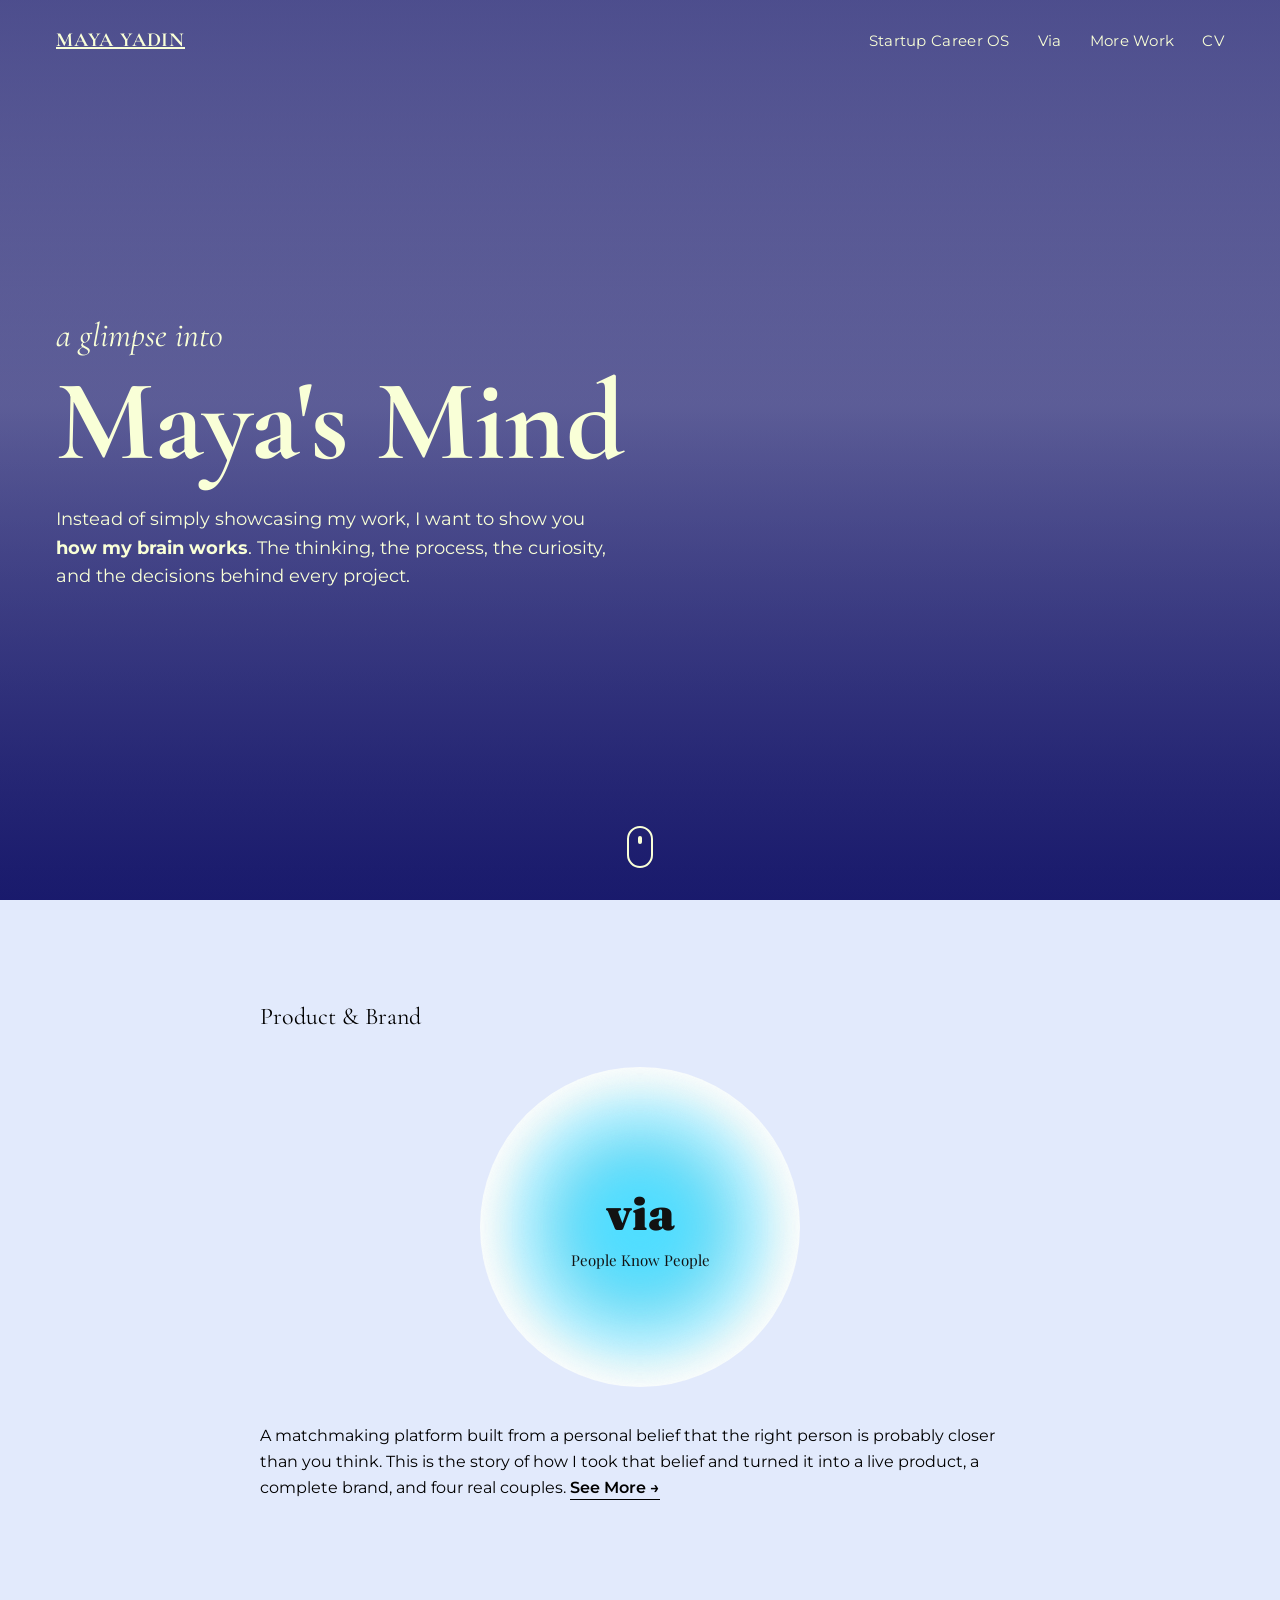
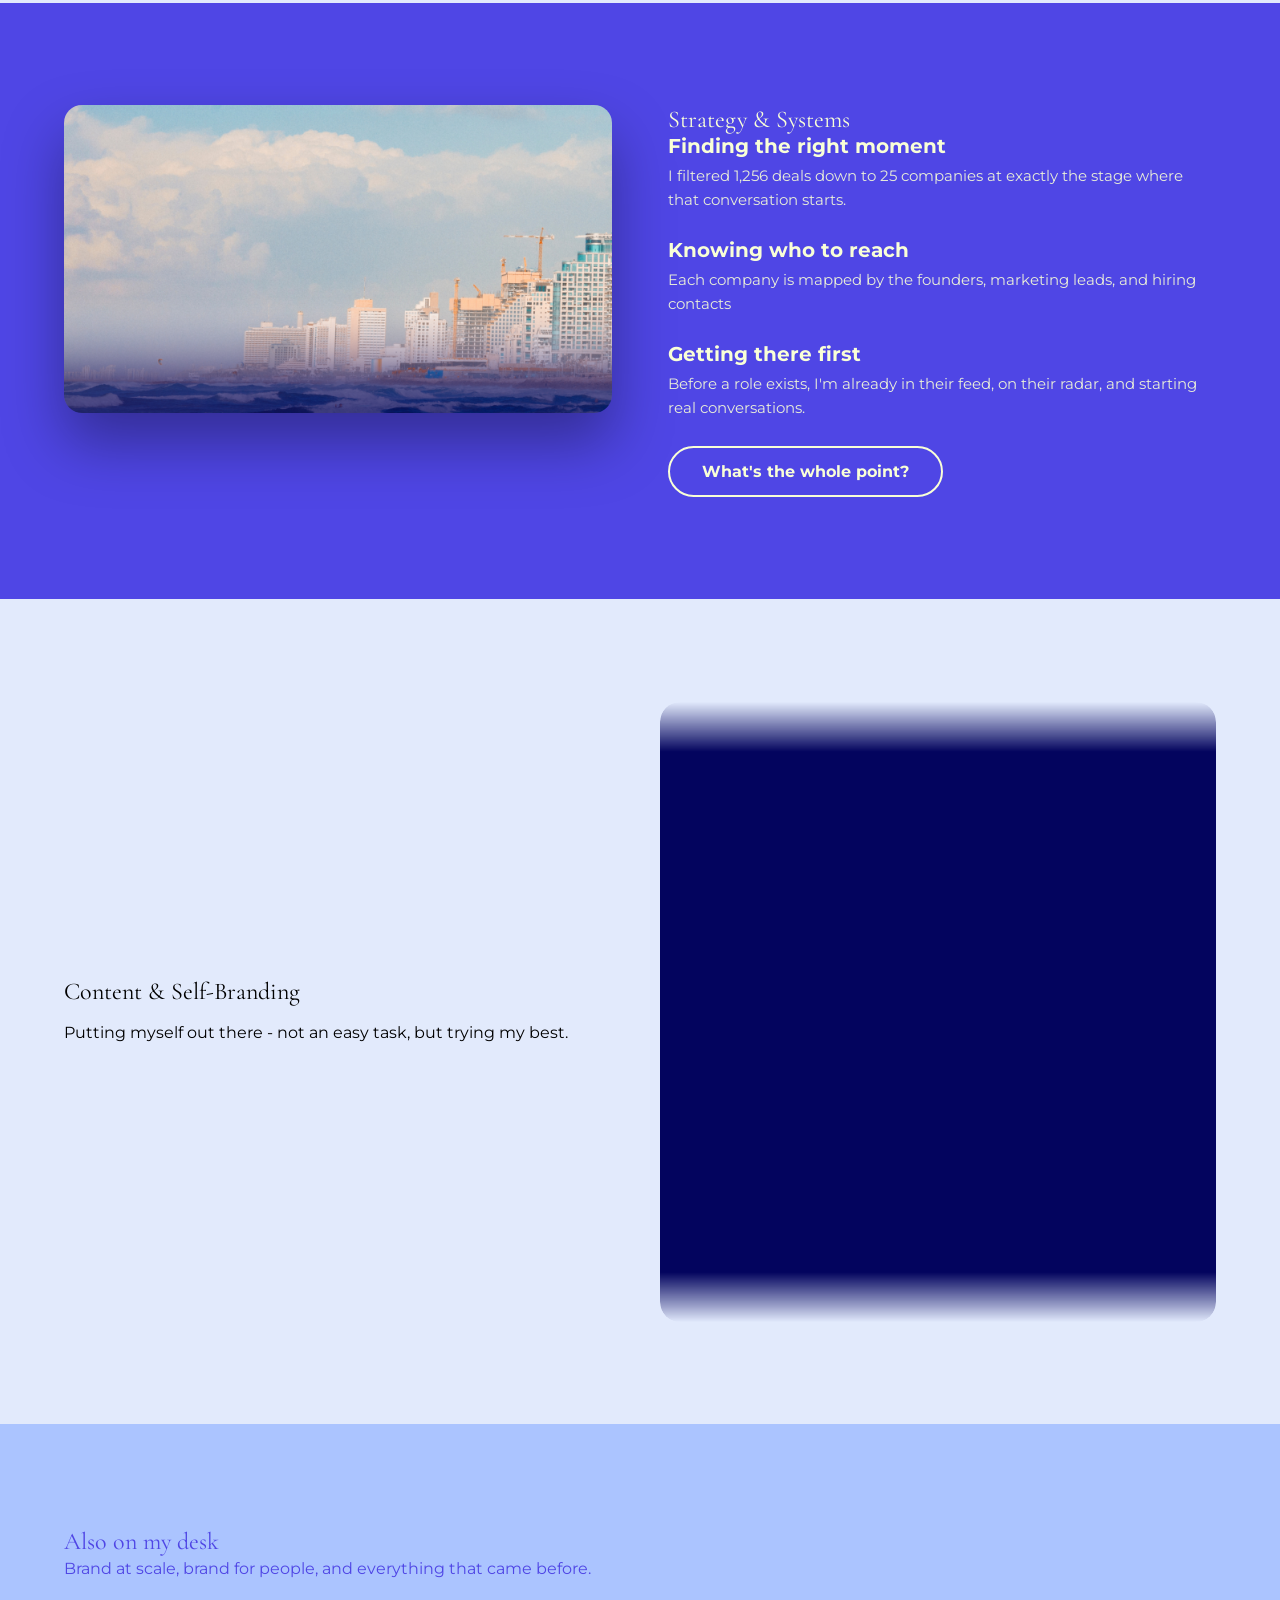
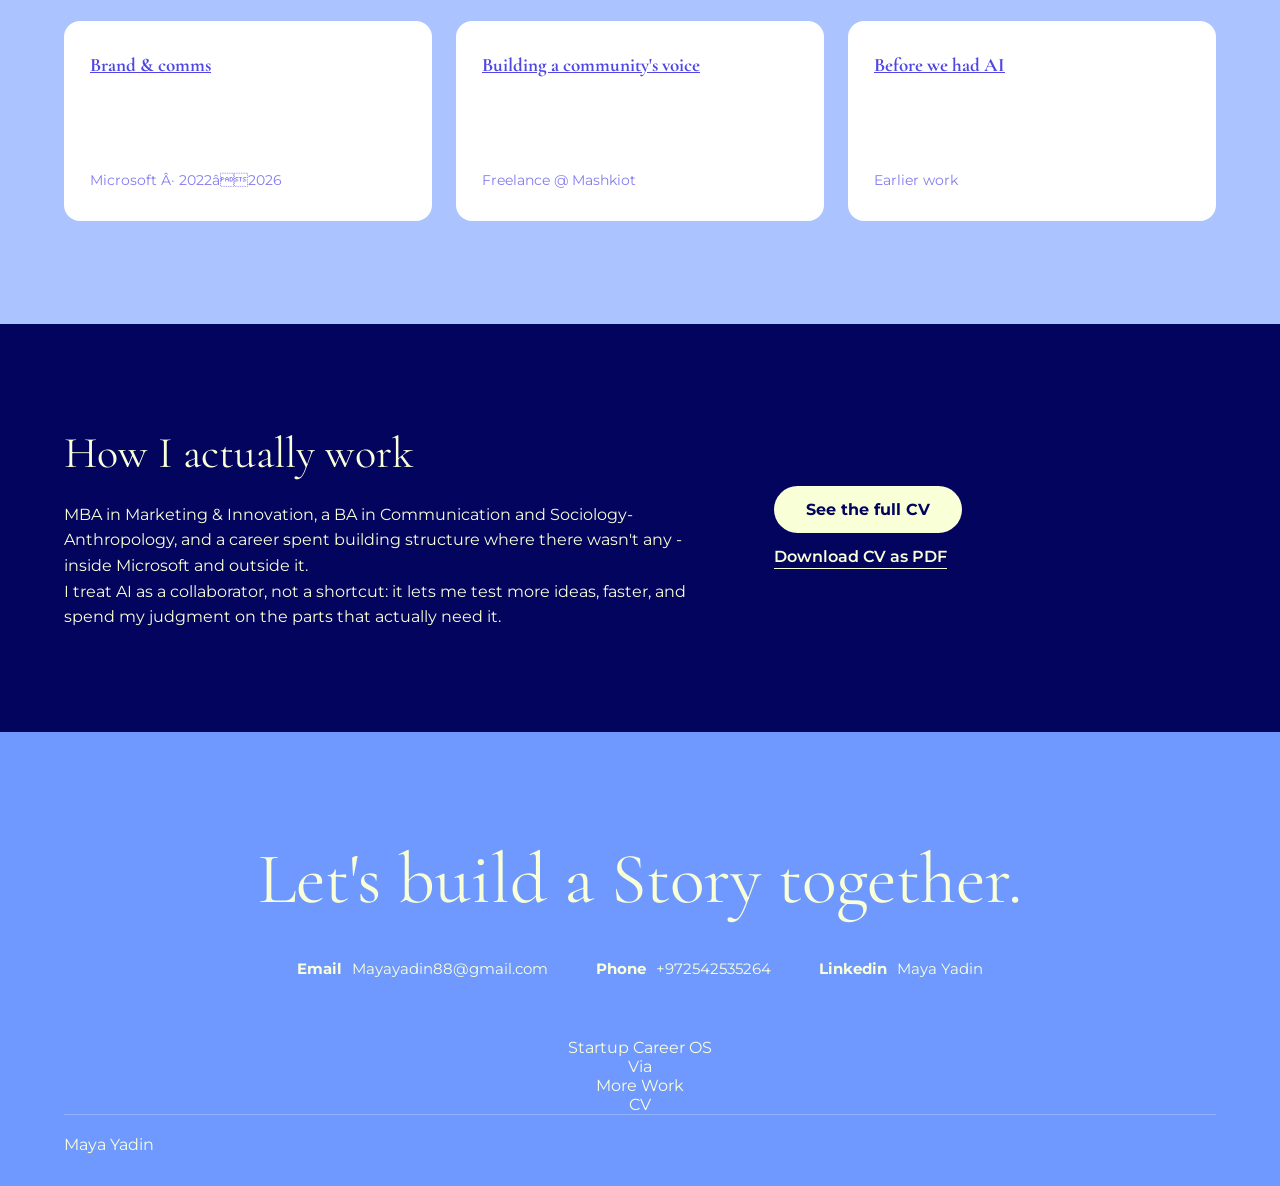
==== index.html @ bd83ff7f "Update index.html" ====
<!DOCTYPE html>
<html lang="en">
<head>
<meta charset="UTF-8">
<meta name="viewport" content="width=device-width, initial-scale=1.0">
<title>Maya Yadin â A Glimpse Into Maya's Mind</title>
<link rel="preconnect" href="https://fonts.googleapis.com">
<link href="https://fonts.googleapis.com/css2?family=Cormorant+Garamond:wght@500;600;700&family=Montserrat:wght@400;500;600;700&family=Playfair+Display:wght@600;700&family=Assistant:wght@400;600&family=Yeseva+One&family=Open+Sans:wght@400;600&family=Fraunces:wght@600&display=swap" rel="stylesheet">
<link rel="stylesheet" href="styles.css">
</head>
<body>
<header class="site-header theme-light-on-dark">
<a href="index.html" class="logo">MAYA YADIN</a>
<button class="nav-toggle" aria-label="Toggle navigation">&#9776;</button>
<nav>
<ul>
<li><a href="career-os.html">Startup Career OS</a></li>
<li><a href="via.html">Via</a></li>
<li><a href="more-work.html">More Work</a></li>
<li><a href="cv.html">CV</a></li>
</ul>
</nav>
</header>

<section class="hero" style="background-image: linear-gradient(180deg, rgba(3,4,94,.35), rgba(3,4,94,.75)), url('assets/images/hero-bg.png');">
<p class="hero-script reveal">a glimpse into</p>
<h1 class="hero-title reveal">Maya's Mind</h1>
<p class="hero-body reveal">Instead of simply showcasing my work, I want to show you <strong>how my brain works</strong>. The thinking, the process, the curiosity, and the decisions behind every project.</p>
<div class="scroll-cue" aria-hidden="true"></div>
</section>

<section class="section section-lavender reveal" id="product">
<div class="product-stack">
<h2>Product &amp; Brand</h2>
<a href="via.html" class="via-badge">
<span class="via-badge-logo">via</span>
<span class="via-badge-tagline">People Know People</span>
</a>
<p>A matchmaking platform built from a personal belief that the right person is probably closer than you think. This is the story of how I took that belief and turned it into a live product, a complete brand, and four real couples. <a href="via.html" class="link-arrow">See More &rarr;</a></p>
</div>
</section>

<section class="section section-indigo reveal" id="strategy">
<div class="strategy-grid">
<div class="dashboard-mock">
<img src="assets/images/strategy-dashboard.png" alt="indexa dashboard mockup">
</div>
<div class="strategy-copy">
<h2>Strategy &amp; Systems</h2>
<div class="strategy-points">
<div>
<h3>Finding the right moment</h3>
<p>I filtered 1,256 deals down to 25 companies at exactly the stage where that conversation starts.</p>
</div>
<div>
<h3>Knowing who to reach</h3>
<p>Each company is mapped by the founders, marketing leads, and hiring contacts</p>
</div>
<div>
<h3>Getting there first</h3>
<p>Before a role exists, I'm already in their feed, on their radar, and starting real conversations.</p>
</div>
</div>
<a href="career-os.html" class="btn btn-outline">What's the whole point?</a>
</div>
</div>
</section>

<section class="section section-lavender reveal" id="content">
<div class="content-grid">
<div class="content-copy">
<h2>Content &amp; Self-Branding</h2>
<p>Putting myself out there - not an easy task, but trying my best.</p>
</div>
<div class="carousel-wrap">
<div class="carousel-track">
<div class="carousel-item"><video src="https://okoizjlaahvsbwafkaxl.supabase.co/storage/v1/object/public/videos/home-reel-1.MP4" muted loop autoplay playsinline></video><span class="mute-hint">Click to unmute</span></div>
<div class="carousel-item"><video src="https://okoizjlaahvsbwafkaxl.supabase.co/storage/v1/object/public/videos/home-reel-2.MP4" muted loop autoplay playsinline></video><span class="mute-hint">Click to unmute</span></div>
<div class="carousel-item"><video src="https://okoizjlaahvsbwafkaxl.supabase.co/storage/v1/object/public/videos/home-reel-3.MP4" muted loop autoplay playsinline></video><span class="mute-hint">Click to unmute</span></div>
<div class="carousel-item"><video src="https://okoizjlaahvsbwafkaxl.supabase.co/storage/v1/object/public/videos/home-reel-4.MP4" muted loop autoplay playsinline></video><span class="mute-hint">Click to unmute</span></div>
<div class="carousel-item"><video src="https://okoizjlaahvsbwafkaxl.supabase.co/storage/v1/object/public/videos/home-reel-5.MP4" muted loop autoplay playsinline></video><span class="mute-hint">Click to unmute</span></div>
<div class="carousel-item"><video src="https://okoizjlaahvsbwafkaxl.supabase.co/storage/v1/object/public/videos/home-reel-6.MP4" muted loop autoplay playsinline></video><span class="mute-hint">Click to unmute</span></div>
</div>
</div>
</div>
</section>

<section class="section section-periwinkle reveal" id="desk">
<h2>Also on my desk</h2>
<p class="section-tagline">Brand at scale, brand for people, and everything that came before.</p>
<div class="desk-grid">
<a href="more-work.html#microsoft" class="desk-card">
<h3>Brand & comms</h3>
<span>Microsoft Â· 2022â2026</span>
</a>
<a href="more-work.html#mashkiot" class="desk-card">
<h3>Building a community's voice</h3>
<span>Freelance @ Mashkiot</span>
</a>
<a href="more-work.html#earlier-work" class="desk-card">
<h3>Before we had AI</h3>
<span>Earlier work</span>
</a>
</div>
</section>

<section class="section section-navy reveal" id="how-i-work">
<div class="work-grid">
<div>
<h2>How I actually work</h2>
<p>MBA in Marketing &amp; Innovation, a BA in Communication and Sociology-Anthropology, and a career spent building structure where there wasn't any - inside Microsoft and outside it.</p>
<p>I treat AI as a collaborator, not a shortcut: it lets me test more ideas, faster, and spend my judgment on the parts that actually need it.</p>
</div>
<div class="work-actions">
<a href="cv.html" class="btn btn-cream">See the full CV</a>
<a href="assets/documents/Maya-Yadin-CV.pdf" class="link-arrow" download>Download CV as PDF</a>
</div>
</div>
</section>

<footer class="site-footer">
<h2>Let's build a Story together.</h2>
<div class="footer-contact">
<span><strong>Email</strong> <a href="mailto:Mayayadin88@gmail.com">Mayayadin88@gmail.com</a></span>
<span><strong>Phone</strong> <a href="tel:+972542535264">+972542535264</a></span>
<span><strong>Linkedin</strong> <a href="https://www.linkedin.com/" target="_blank" rel="noopener">Maya Yadin</a></span>
</div>
<nav>
<ul>
<li><a href="career-os.html">Startup Career OS</a></li>
<li><a href="via.html">Via</a></li>
<li><a href="more-work.html">More Work</a></li>
<li><a href="cv.html">CV</a></li>
</ul>
</nav>
<div class="footer-bottom">Maya Yadin</div>
</footer>

<script src="script.js"></script>
</body>
</html>
---- styles.css ----
/* ==========================================================================
   Maya Yadin Portfolio -- Shared Stylesheet
      ========================================================================== */

:root {
    /* Main site palette (extracted from source design) */
    --cream: #F9FFD7;
    --indigo: #4F46E5;
    --navy: #03045E;
    --lavender: #E2EAFC;
    --periwinkle: #ABC4FF;
    --blue: #7099FF;
    --black: #000000;
    --white: #FFFFFF;

    /* Via page palette -- kept distinct on purpose */
    --via-bg: #F7F7F4;
    --via-text: #121212;
    --via-nav: #4D4D4F;
    --via-glow: #00C2FF;

    /* CV page palette */
    --cv-navy: #001D3D;
    --cv-bg: #F7F7F4;

    /* Fonts -- see README-fonts.md for notes on the original paid fonts */
    --font-heading: 'Cormorant Garamond', Georgia, serif;
    --font-script: 'Cormorant Garamond', serif;
    --font-body: 'Montserrat', 'Helvetica Neue', Arial, sans-serif;

    --font-via-heading: 'Playfair Display', serif;
    --font-via-body: 'Assistant', sans-serif;
    --font-via-logo: 'Fraunces', serif;

    --font-cv-heading: 'Yeseva One', serif;
    --font-cv-body: 'Open Sans', sans-serif;

    --section-pad: clamp(56px, 8vw, 120px);
    --container-w: 1100px;
}

* { box-sizing: border-box; }
html { scroll-behavior: smooth; }
body {
    margin: 0;
    font-family: var(--font-body);
    color: var(--black);
    background: var(--white);
    overflow-x: hidden;
}
img, video { max-width: 100%; display: block; }
a { text-decoration: none; color: inherit; }
ul { list-style: none; margin: 0; padding: 0; }
h1,h2,h3,h4 { margin: 0; font-family: var(--font-heading); font-weight: 700; }
p { margin: 0; line-height: 1.6; }
.container { max-width: var(--container-w); margin: 0 auto; padding: 0 24px; }

/* Buttons */
.btn {
    display: inline-block;
    padding: 14px 32px;
    border-radius: 999px;
    font-weight: 700;
    font-family: var(--font-body);
    cursor: pointer;
    border: none;
    transition: transform .25s ease, box-shadow .25s ease, background .25s ease;
}
.btn:hover { transform: translateY(-2px); box-shadow: 0 8px 20px rgba(0,0,0,.15); }
.btn-cream { background: var(--cream); color: var(--navy); }
.btn-outline { background: transparent; border: 2px solid currentColor; }
.link-arrow { font-weight: 600; border-bottom: 1px solid currentColor; padding-bottom: 2px; }

/* ===================== HEADER ===================== */
.site-header {
    position: absolute;
    top: 0; left: 0; right: 0;
    z-index: 50;
    display: flex;
    align-items: center;
    justify-content: space-between;
    padding: 28px clamp(20px, 5vw, 56px);
}
.site-header.is-static { position: relative; }
.site-header .logo {
    font-family: var(--font-heading);
    font-weight: 700;
    font-size: 20px;
    letter-spacing: .04em;
    text-decoration: underline;
}
.site-header nav ul { display: flex; gap: 28px; }
.site-header nav a {
    font-size: 15px;
    letter-spacing: .02em;
    position: relative;
    padding-bottom: 4px;
}
.site-header nav a::after {
    content: "";
    position: absolute;
    left: 0; bottom: 0;
    height: 1px; width: 0;
    background: currentColor;
    transition: width .3s ease;
}
.site-header nav a:hover::after { width: 100%; }
.nav-toggle { display: none; }

.theme-light-on-dark .logo,
.theme-light-on-dark nav a { color: var(--cream); }
.theme-dark-on-light .logo,
.theme-dark-on-light nav a { color: var(--via-nav); }

/* ===================== HERO (index & career-os) ===================== */
.hero {
    position: relative;
    min-height: 100vh;
    display: flex;
    flex-direction: column;
    justify-content: center;
    padding: 0 clamp(20px, 6vw, 56px);
    background-size: cover;
    background-position: center;
    color: var(--cream);
    overflow: hidden;
}
.hero::before {
    content: "";
    position: absolute; inset: 0;
    background: linear-gradient(180deg, rgba(3,4,94,.55) 0%, rgba(3,4,94,.25) 45%, rgba(3,4,94,.65) 100%);
    z-index: 1;
}
.hero > * { position: relative; z-index: 2; }
.hero-script {
    font-family: var(--font-script);
    font-style: italic;
    font-size: clamp(24px, 3vw, 34px);
    margin-bottom: 4px;
}
.hero-title {
    font-size: clamp(48px, 9vw, 118px);
    line-height: .95;
    margin-bottom: 28px;
}
.hero-body { max-width: 560px; font-size: clamp(15px, 1.6vw, 18px); }
.hero-body strong { font-weight: 700; }
.scroll-cue {
    position: absolute;
    bottom: 32px; left: 50%;
    transform: translateX(-50%);
    width: 26px; height: 42px;
    border: 2px solid var(--cream);
    border-radius: 20px;
    z-index: 2;
}
.scroll-cue::before {
    content:"";
    position: absolute;
    top: 8px; left: 50%;
    width: 4px; height: 8px;
    margin-left: -2px;
    background: var(--cream);
    border-radius: 2px;
    animation: scrollDot 1.6s infinite;
}
@keyframes scrollDot { 0%{ transform: translateY(0); opacity:1;} 70%{ transform: translateY(14px); opacity:0;} 100%{opacity:0;} }

/* ===================== SECTION base ===================== */
.section { padding: var(--section-pad) clamp(24px, 6vw, 64px); position: relative; }
.section-lavender { background: var(--lavender); color: var(--black); }
.section-indigo { background: var(--indigo); color: var(--cream); }
.section-navy { background: var(--navy); color: var(--cream); }
.section-periwinkle { background: var(--periwinkle); color: var(--indigo); }
.section-lavender h2, .section-indigo h1, .section-indigo h2, .section-periwinkle h2, .story-head h2 { font-weight: 400; }
.section-blue { background: var(--blue); color: var(--cream); }
.section-title {
    font-size: clamp(36px, 5vw, 56px);
    font-weight: 300;
    margin-bottom: 18px;
}
.section-tagline { max-width: 560px; font-size: 16px; margin-bottom: 40px; }

.reveal {
    opacity: 0;
    transform: translateY(36px);
    transition: opacity .8s cubic-bezier(.2,.7,.2,1), transform .8s cubic-bezier(.2,.7,.2,1);
}
.reveal.in-view { opacity: 1; transform: translateY(0); }
.reveal-stagger > * { transition-delay: calc(var(--i, 0) * .12s); }

/* ===================== Product & Brand (via card) ===================== */
.product-grid {
    display: grid;
    grid-template-columns: 1.1fr .9fr;
    gap: 48px;
    align-items: center;
}
.via-card {
    position: relative;
    border-radius: 32px;
    padding: 60px 30px;
    text-align: center;
    background: url('assets/images/via-blue-glow.svg') center / cover no-repeat, var(--white);
}
.via-card img.logo-mark { width: 180px; margin: 0 auto 8px; }
.via-card .tagline { font-family: var(--font-via-heading); font-size: 18px; color: var(--via-text); }
.product-copy p { margin-bottom: 18px; }
.product-stack { max-width: 760px; margin: 0 auto; }
.product-stack h2 { margin-bottom: 36px; }
.via-badge { display: flex; flex-direction: column; align-items: center; justify-content: center; width: 320px; height: 320px; margin: 0 auto 36px; border-radius: 50%; background: url('assets/images/via-blue-glow.svg') center / cover no-repeat, var(--white); }
.via-badge-logo { font-family: var(--font-via-logo); font-weight: 900; font-size: 46px; color: var(--via-text); }
.via-badge-tagline { font-family: var(--font-via-heading); font-size: 15px; color: var(--via-text); margin-top: 8px; }
.content-copy p { margin-top: 14px; }

/* ===================== Strategy & Systems ===================== */
.strategy-grid {
    display: grid;
    grid-template-columns: 1fr 1fr;
    gap: 56px;
    align-items: start;
}
.dashboard-mock { border-radius: 18px; overflow: hidden; box-shadow: 0 30px 60px rgba(0,0,0,.35); }
.strategy-points > div { margin-bottom: 26px; }
.strategy-points h3 { font-family: var(--font-body); font-size: 20px; margin-bottom: 6px; }
.strategy-points p { font-size: 15px; opacity: .9; }

/* ===================== Content & Self-Branding + VIDEO CAROUSEL ===================== */
.content-grid {
    display: grid;
    grid-template-columns: 1fr 1fr;
    gap: 40px;
    align-items: center;
}
.carousel-wrap {
    position: relative;
    height: 620px;
    overflow: hidden;
    border-radius: 20px;
    mask-image: linear-gradient(to bottom, transparent, black 8%, black 92%, transparent);
}
.carousel-track {
    display: flex;
    flex-direction: column;
    gap: 18px;
    width: 100%;
    animation: scrollUp 32s linear infinite;
}
.carousel-wrap:hover .carousel-track { animation-play-state: paused; }
@keyframes scrollUp {
    from { transform: translateY(0); }
    to   { transform: translateY(-50%); }
}
.carousel-item {
    position: relative;
    border-radius: 16px;
    overflow: hidden;
    aspect-ratio: 9 / 16;
    background: var(--navy);
    cursor: pointer;
}
.carousel-item video {
    width: 100%; height: 100%; object-fit: cover;
}
.carousel-item .mute-hint {
    position: absolute;
    bottom: 10px; right: 10px;
    background: rgba(0,0,0,.55);
    color: var(--white);
    font-size: 11px;
    padding: 4px 8px;
    border-radius: 999px;
}

/* ===================== Also on my desk ===================== */
.desk-grid {
    display: grid;
    grid-template-columns: repeat(3, 1fr);
    gap: 24px;
}
.desk-card {
    background: var(--white);
    border-radius: 16px;
    padding: 32px 26px;
    min-height: 200px;
    display: flex;
    flex-direction: column;
    justify-content: space-between;
    transition: transform .3s ease, box-shadow .3s ease;
}
.desk-card:hover { transform: translateY(-6px); box-shadow: 0 20px 40px rgba(0,0,0,.15); }
.desk-card h3 { font-size: 19px; text-decoration: underline; margin-bottom: 10px; }
.desk-card span { font-size: 14px; opacity: .7; }
.desk-card .desk-teaser { font-family: var(--font-body); font-size: 14px; line-height: 1.5; opacity: .75; margin-bottom: 16px; }

/* ===================== How I actually work ===================== */
.work-grid {
    display: grid;
    grid-template-columns: 1.2fr .8fr;
    gap: 48px;
    align-items: center;
}
.work-grid h2 { font-size: clamp(30px, 4vw, 44px); font-weight: 400; margin-bottom: 22px; }
.work-actions { display: flex; flex-direction: column; align-items: flex-start; gap: 14px; }

/* ===================== Footer ===================== */
.site-footer { background: var(--blue); color: var(--cream); padding: var(--section-pad) clamp(24px, 6vw, 64px) 32px; text-align: center; }
.site-footer h2 { font-size: clamp(34px, 6vw, 72px); font-weight: 400; margin-bottom: 36px; }
.footer-contact { display: flex; justify-content: center; gap: 48px; flex-wrap: wrap; margin-bottom: 60px; font-size: 15px; }
.footer-contact strong { margin-right: 6px; }
.footer-bottom { display: flex; justify-content: space-between; align-items: center; border-top: 1px solid rgba(255,255,255,.25); padding-top: 20px; }
.footer-bottom nav ul { display: flex; gap: 24px; }

/* ===================== TABS (career-os.html) ===================== */
.tab-nav { display: flex; justify-content: center; margin: 0 auto 56px; }
.tab-nav ul {
    display: inline-flex;
    background: rgba(249,255,215,.12);
    border: 1px solid rgba(249,255,215,.35);
    border-radius: 999px;
    padding: 6px;
    gap: 4px;
}
.tab-nav button {
    font-family: var(--font-body);
    font-size: 15px;
    font-weight: 600;
    padding: 12px 28px;
    border-radius: 999px;
    border: none;
    background: transparent;
    color: var(--cream);
    cursor: pointer;
    transition: background .3s ease, color .3s ease;
}
.tab-nav button.active { background: var(--cream); color: var(--navy); }
.tab-panel { display: none; }
.tab-panel.active { display: block; animation: tabFade .5s ease; }
@keyframes tabFade { from{opacity:0; transform: translateY(14px);} to{opacity:1; transform:translateY(0);} }

.company-types { display: flex; gap: 24px; margin-top: 30px; flex-wrap: wrap; }
.company-types .pill { border: 1px solid var(--cream); border-radius: 20px; padding: 22px 30px; text-align: center; }
.company-types .pill .big { font-size: 30px; font-weight: 700; display:block; }
.company-types-grid { display: flex; gap: 24px; flex-wrap: wrap; }
.pipeline-workflow { margin: 30px 0; max-width: 700px; }
.pipeline-workflow h3 { font-size: 18px; margin-bottom: 10px; }
.pipeline-workflow p { font-size: 14px; opacity: .85; }
.outreach-list-wrap { margin-top: 30px; max-width: 500px; }
.outreach-list-wrap h3 { font-size: 18px; margin-bottom: 10px; }
.dashboard-table-wrap { margin-top: 30px; overflow-x: auto; }

.thinking-grid { display: grid; grid-template-columns: repeat(3,1fr); gap: 24px; }
.thinking-card { border: 1px solid rgba(249,255,215,.5); border-radius: 18px; padding: 28px; }
.thinking-card h3 { font-size: 17px; margin-bottom: 10px; }
.thinking-card p { font-size: 14px; opacity: .9; }

.stat-grid { display: grid; grid-template-columns: repeat(2, 1fr); gap: 18px; margin-top: 24px; }
.stat-box { background: rgba(255,255,255,.06); border: 1px solid rgba(249,255,215,.25); border-radius: 14px; padding: 18px 22px; }
.stat-box .num { font-size: 26px; font-weight: 700; display: block; }
.stat-box .label { font-size: 12px; opacity: .75; }
.outreach-list li { display: flex; justify-content: space-between; font-size: 13px; padding: 6px 0; border-bottom: 1px solid rgba(249,255,215,.15); }

/* ===================== Brief headline (career-os.html) ===================== */
.brief-eyebrow { font-family: var(--font-heading); font-style: italic; font-weight: 500; font-size: clamp(22px, 3vw, 32px); margin-bottom: 6px; }
.brief-headline { font-family: var(--font-body); font-size: clamp(30px, 4.2vw, 44px); font-weight: 700; margin-bottom: 30px; max-width: 700px; }

/* ===================== Execution dashboard (career-os.html) ===================== */
.exec-layout { display: grid; grid-template-columns: 260px 1fr 300px; gap: 28px; align-items: start; margin-top: 10px; }
.exec-middle { display: flex; flex-direction: column; gap: 20px; }
.exec-right { display: flex; flex-direction: column; gap: 20px; }
.exec-stats-card { display: grid; grid-template-columns: 1fr 1fr; border: 1px solid rgba(249,255,215,.3); border-radius: 18px; background: rgba(255,255,255,.05); overflow: hidden; }
.exec-stat { padding: 20px 22px; border-right: 1px solid rgba(249,255,215,.2); border-bottom: 1px solid rgba(249,255,215,.2); }
.exec-stat:nth-child(2) { border-right: none; }
.exec-stat:nth-child(3), .exec-stat:nth-child(4) { border-bottom: none; }
.exec-stat-label { font-size: 13px; font-weight: 600; margin-bottom: 10px; opacity: .95; }
.exec-stat-num { font-size: 30px; font-weight: 700; display: block; }
.exec-stat-sub { font-size: 11px; opacity: .65; margin-top: 2px; }
.exec-split-row { display: flex; gap: 26px; margin-top: 8px; }
.exec-split-label { font-size: 11px; opacity: .65; display: block; }
.exec-split-num { font-size: 22px; font-weight: 700; display: block; }
.pipeline-focus-card { border: 1px solid rgba(249,255,215,.3); border-radius: 18px; background: rgba(255,255,255,.05); padding: 20px 24px; }
.pipeline-focus-title { font-size: 14px; font-weight: 600; margin-bottom: 14px; }
.donut-row { display: flex; align-items: center; gap: 18px; }
.donut-chart { width: 84px; height: 84px; border-radius: 50%; background: conic-gradient(var(--cream) var(--pct, 25%), rgba(249,255,215,.15) 0); position: relative; flex-shrink: 0; }
.donut-chart::before { content: ""; position: absolute; inset: 13px; border-radius: 50%; background: var(--navy); }
.donut-caption { font-size: 12px; opacity: .8; max-width: 180px; }
.capital-card { border: 1px solid rgba(249,255,215,.3); border-radius: 18px; background: rgba(255,255,255,.05); padding: 20px 24px; }
.capital-label { font-size: 14px; font-weight: 600; margin-bottom: 10px; }
.capital-num { font-size: 30px; font-weight: 700; display: block; }
.capital-sub { font-size: 12px; opacity: .7; margin-top: 4px; }
.reach-out-card { border: 1px solid rgba(249,255,215,.5); border-radius: 18px; padding: 20px 24px; }
.reach-out-card h3 { font-size: 15px; font-weight: 600; margin-bottom: 14px; }
.reach-out-card .outreach-list li { display: flex; align-items: flex-start; gap: 12px; justify-content: flex-start; border-bottom: 1px solid rgba(249,255,215,.15); padding: 10px 0; }
.reach-out-card .outreach-list li:last-child { border-bottom: none; }
.outreach-check { width: 16px; height: 16px; border: 1.5px solid var(--cream); border-radius: 4px; flex-shrink: 0; margin-top: 3px; }
.outreach-info { display: flex; flex-direction: column; font-size: 13px; }
.outreach-info em { font-style: normal; opacity: .7; font-size: 12px; margin-top: 2px; }
@media (max-width: 900px) {
  .exec-layout { grid-template-columns: 1fr; }
  .exec-stats-card { grid-template-columns: 1fr; }
  .exec-stat:nth-child(2) { border-right: 1px solid rgba(249,255,215,.2); }
  .exec-stat:nth-child(3) { border-bottom: 1px solid rgba(249,255,215,.2); }
}

/* ===================== VIA PAGE (distinct branding) ===================== */
.via-page { background: var(--via-bg); color: var(--via-text); }
.via-page h1, .via-page h2, .via-page h3 { font-family: var(--font-via-heading); }
.via-page p { font-family: var(--font-via-body); }
.via-hero { min-height: 100vh; display: flex; align-items: center; padding: 120px clamp(20px,6vw,56px) 60px; }
.via-hero-grid { display: grid; grid-template-columns: 1fr 1fr; gap: 40px; align-items: center; width: 100%; max-width: var(--container-w); margin: 0 auto; }
.via-page .via-logo { font-family: var(--font-via-logo); font-weight: 900; font-size: 34px; margin-bottom: 22px; }
.via-hero h1 { font-size: clamp(32px, 5vw, 52px); line-height: 1.15; }
.phone-mock {
    position: relative;
    width: 260px; height: 540px;
    margin: 0 auto;
    border: 10px solid var(--via-text);
    border-radius: 46px;
    overflow: hidden;
    background: var(--white);
}
.phone-mock::before {
    content: "";
    position: absolute; inset: 0;
    background: url('assets/images/via-blue-glow.svg') center / cover no-repeat;
}
.phone-mock video, .phone-mock img { position: relative; z-index: 1; width: 100%; height: 100%; object-fit: cover; }

.via-section { padding: var(--section-pad) clamp(20px,6vw,56px); max-width: var(--container-w); margin: 0 auto; }
.via-section h2 { font-size: clamp(34px, 5vw, 54px); font-style: italic; }
.via-section .heb { direction: rtl; opacity: .6; font-size: 15px; margin-top: 4px; }
.who-grid { display: grid; grid-template-columns: 1fr 1fr; gap: 40px; margin-top: 30px; align-items: start; }
.who-grid .type-label { font-weight: 700; }
.via-media-grid { display: grid; grid-template-columns: repeat(2, 1fr); gap: 18px; }
.via-media-grid img, .via-media-grid video { border-radius: 14px; aspect-ratio: 3/4; object-fit: cover; }

.how-grid { display: grid; grid-template-columns: .8fr 1.2fr; gap: 50px; align-items: center; }

.positioning-grid { display: grid; grid-template-columns: 1fr 1fr; gap: 50px; margin-top: 30px; }
.positioning-grid .kicker { font-style: italic; font-weight: 700; margin-top: 18px; }

.numbers-row { display: flex; justify-content: center; gap: 70px; margin: 40px 0; flex-wrap: wrap; text-align: center; }
.numbers-row .num { font-family: var(--font-via-heading); font-size: 64px; display: block; }
.numbers-row .label { font-size: 14px; opacity: .7; }
.via-etymology-note { text-align: center; margin-top: 24px; font-size: 15px; }
.via-etymology { max-width: 260px; margin: 24px auto 0; text-align: center; }
.via-page .via-etymology-title { font-family: var(--font-via-logo); font-weight: 900; font-size: 28px; margin-bottom: 8px; }
.via-etymology p { font-size: 14px; opacity: .75; }
.via-work-grid { display: grid; grid-template-columns: repeat(3, 1fr); gap: 30px; margin-top: 30px; }
.via-work-grid h3 { font-size: 18px; margin-bottom: 10px; }
.via-numbers-tagline { text-align: center; max-width: 560px; margin: 10px auto 30px; font-size: 15px; opacity: .8; }
.via-subtitle { direction: rtl; opacity: .6; font-size: 15px; margin-top: 4px; }
.via-footer { background: var(--via-bg); color: var(--via-text); padding: 40px clamp(20px,6vw,56px); border-top: 1px solid rgba(0,0,0,.1); }
.via-footer .footer-bottom { border-top: none; }

/* ===================== CV PAGE ===================== */
.cv-page { font-family: var(--font-cv-body); }
.cv-layout { display: grid; grid-template-columns: 300px 1fr; min-height: 100vh; }
.cv-sidebar { background: var(--cv-navy); color: var(--white); padding: 56px 32px; position: relative; }
.cv-sidebar h1 { font-family: var(--font-cv-heading); font-size: 26px; margin-bottom: 6px; }
.cv-sidebar .role { font-size: 15px; opacity: .85; margin-bottom: 24px; }
.cv-sidebar .block { margin-bottom: 28px; }
.cv-sidebar .block h4 { font-family: var(--font-cv-heading); font-size: 15px; margin-bottom: 10px; }
.cv-sidebar .block p { font-size: 13px; opacity: .85; margin-bottom: 10px; }
.cv-main { background: var(--cv-bg); padding: 56px 48px; }
.cv-main h2 { font-family: var(--font-cv-heading); font-size: 22px; margin: 34px 0 14px; }
.cv-summary { font-size: 15px; line-height: 1.7; max-width: 640px; margin-bottom: 30px; opacity: .9; }
.cv-sidebar .cv-title { font-size: 15px; opacity: .85; margin-bottom: 24px; }
.cv-main .job span { font-size: 13px; opacity: .7; display: block; margin-bottom: 8px; }
.cv-main .job h3 { font-size: 16px; margin-bottom: 6px; }
.cv-main .job ul { margin: 10px 0 24px; }
.cv-main .job li { font-size: 14px; line-height: 1.6; padding-left: 18px; position: relative; margin-bottom: 6px; }
.cv-main .job li::before { content:"-"; position:absolute; left:0; }
.cv-download { margin-top: 30px; }
.cv-footer { display:flex; justify-content: space-between; padding: 24px 48px; background: var(--cv-navy); color: var(--white); grid-column: 1 / -1; }

/* ===================== MORE WORK PAGE ===================== */
.work-story { padding: var(--section-pad) clamp(24px, 6vw, 64px); }
.work-story .story-head { text-align: center; max-width: 640px; margin: 0 auto 50px; }
.work-story .story-head span { font-size: 14px; opacity: .7; }
.mosaic { display: grid; grid-template-columns: repeat(3, 1fr); gap: 20px; }
.mosaic img { border-radius: 14px; width: 100%; height: 260px; object-fit: cover; }
.mosaic .tall { grid-row: span 2; height: 100%; }
.work-subhead { text-align: left; font-family: var(--font-body); font-weight: 700; font-size: 15px; color: var(--indigo); margin: 40px 0 16px; max-width: none; }
.work-section-title { text-align: center; margin: 60px auto 30px; max-width: 640px; }
.work-section-title h3 { font-family: var(--font-heading); font-weight: 400; font-size: clamp(28px, 4vw, 40px); color: var(--indigo); margin-bottom: 6px; }
.work-section-title span { display: block; font-family: var(--font-body); font-size: 15px; color: var(--indigo); opacity: .8; }
.work-caption { text-align: center; font-size: 15px; opacity: .7; margin: 24px auto 12px; max-width: 640px; }
.work-caption-line { text-align: center; font-size: 14px; opacity: .7; margin: 12px auto 0; max-width: 640px; }

/* ===================== Responsive ===================== */
@media (max-width: 900px) {
    .product-grid, .strategy-grid, .content-grid, .work-grid,
    .who-grid, .how-grid, .positioning-grid, .via-hero-grid { grid-template-columns: 1fr; }
    .desk-grid, .thinking-grid, .mosaic { grid-template-columns: 1fr; }
    .stat-grid { grid-template-columns: 1fr; }
    .cv-layout { grid-template-columns: 1fr; }
    .site-header nav { display: none; }
    .site-header.nav-open nav { display: block; position: absolute; top: 60px; right: 20px; background: var(--navy); padding: 20px; border-radius: 12px; }
    .site-header.nav-open nav ul { flex-direction: column; }
    .nav-toggle { display: block; background: none; border: none; font-size: 22px; color: inherit; cursor: pointer; }
}


/* ===================== Career OS Execution tab ÃÂÃÂÃÂÃÂÃÂÃÂÃÂÃÂÃÂÃÂÃÂÃÂÃÂÃÂÃÂÃÂ¢ÃÂÃÂÃÂÃÂÃÂÃÂÃÂÃÂÃÂÃÂÃÂÃÂÃÂÃÂÃÂÃÂÃÂÃÂÃÂÃÂÃÂÃÂÃÂÃÂÃÂÃÂÃÂÃÂÃÂÃÂÃÂÃÂ editable dashboard table ===================== */
.dashboard-table-wrap { overflow-x: auto; margin: 30px 0; border-radius: 12px; background: rgba(255,255,255,.06); }
.dashboard-table { width: 100%; border-collapse: collapse; font-family: var(--font-body); color: var(--white); }
.dashboard-table th, .dashboard-table td { text-align: left; padding: 12px 16px; font-size: 14px; }
.dashboard-table thead th { background: rgba(255,255,255,.12); font-weight: 600; text-transform: uppercase; letter-spacing: .04em; font-size: 12px; }
.dashboard-table tbody tr { border-top: 1px solid rgba(255,255,255,.15); }
.dashboard-table tbody tr:hover { background: rgba(255,255,255,.08); }
/* ==========================================================================
   Maya Yadin Portfolio -- Shared Stylesheet
      ========================================================================== */

:root {
    /* Main site palette (extracted from source design) */
    --cream: #F9FFD7;
    --indigo: #4F46E5;
    --navy: #03045E;
    --lavender: #E2EAFC;
    --periwinkle: #ABC4FF;
    --blue: #7099FF;
    --black: #000000;
    --white: #FFFFFF;

    /* Via page palette -- kept distinct on purpose */
    --via-bg: #F7F7F4;
    --via-text: #121212;
    --via-nav: #4D4D4F;
    --via-glow: #00C2FF;

    /* CV page palette */
    --cv-navy: #001D3D;
    --cv-bg: #F7F7F4;

    /* Fonts -- see README-fonts.md for notes on the original paid fonts */
    --font-heading: 'Cormorant Garamond', Georgia, serif;
    --font-script: 'Cormorant Garamond', serif;
    --font-body: 'Montserrat', 'Helvetica Neue', Arial, sans-serif;

    --font-via-heading: 'Playfair Display', serif;
    --font-via-body: 'Assistant', sans-serif;
    --font-via-logo: 'Fraunces', serif;

    --font-cv-heading: 'Yeseva One', serif;
    --font-cv-body: 'Open Sans', sans-serif;

    --section-pad: clamp(56px, 8vw, 120px);
    --container-w: 1100px;
}

* { box-sizing: border-box; }
html { scroll-behavior: smooth; }
body {
    margin: 0;
    font-family: var(--font-body);
    color: var(--black);
    background: var(--white);
    overflow-x: hidden;
}
img, video { max-width: 100%; display: block; }
a { text-decoration: none; color: inherit; }
ul { list-style: none; margin: 0; padding: 0; }
h1,h2,h3,h4 { margin: 0; font-family: var(--font-heading); font-weight: 700; }
p { margin: 0; line-height: 1.6; }
.container { max-width: var(--container-w); margin: 0 auto; padding: 0 24px; }

/* Buttons */
.btn {
    display: inline-block;
    padding: 14px 32px;
    border-radius: 999px;
    font-weight: 700;
    font-family: var(--font-body);
    cursor: pointer;
    border: none;
    transition: transform .25s ease, box-shadow .25s ease, background .25s ease;
}
.btn:hover { transform: translateY(-2px); box-shadow: 0 8px 20px rgba(0,0,0,.15); }
.btn-cream { background: var(--cream); color: var(--navy); }
.btn-outline { background: transparent; border: 2px solid currentColor; }
.link-arrow { font-weight: 600; border-bottom: 1px solid currentColor; padding-bottom: 2px; }

/* ===================== HEADER ===================== */
.site-header {
    position: absolute;
    top: 0; left: 0; right: 0;
    z-index: 50;
    display: flex;
    align-items: center;
    justify-content: space-between;
    padding: 28px clamp(20px, 5vw, 56px);
}
.site-header.is-static { position: relative; }
.site-header .logo {
    font-family: var(--font-heading);
    font-weight: 700;
    font-size: 20px;
    letter-spacing: .04em;
    text-decoration: underline;
}
.site-header nav ul { display: flex; gap: 28px; }
.site-header nav a {
    font-size: 15px;
    letter-spacing: .02em;
    position: relative;
    padding-bottom: 4px;
}
.site-header nav a::after {
    content: "";
    position: absolute;
    left: 0; bottom: 0;
    height: 1px; width: 0;
    background: currentColor;
    transition: width .3s ease;
}
.site-header nav a:hover::after { width: 100%; }
.nav-toggle { display: none; }

.theme-light-on-dark .logo,
.theme-light-on-dark nav a { color: var(--cream); }
.theme-dark-on-light .logo,
.theme-dark-on-light nav a { color: var(--via-nav); }

/* ===================== HERO (index & career-os) ===================== */
.hero {
    position: relative;
    min-height: 100vh;
    display: flex;
    flex-direction: column;
    justify-content: center;
    padding: 0 clamp(20px, 6vw, 56px);
    background-size: cover;
    background-position: center;
    color: var(--cream);
    overflow: hidden;
}
.hero::before {
    content: "";
    position: absolute; inset: 0;
    background: linear-gradient(180deg, rgba(3,4,94,.55) 0%, rgba(3,4,94,.25) 45%, rgba(3,4,94,.65) 100%);
    z-index: 1;
}
.hero > * { position: relative; z-index: 2; }
.hero-script {
    font-family: var(--font-script);
    font-style: italic;
    font-size: clamp(24px, 3vw, 34px);
    margin-bottom: 4px;
}
.hero-title {
    font-size: clamp(48px, 9vw, 118px);
    line-height: .95;
    margin-bottom: 28px;
}
.hero-body { max-width: 560px; font-size: clamp(15px, 1.6vw, 18px); }
.hero-body strong { font-weight: 700; }
.scroll-cue {
    position: absolute;
    bottom: 32px; left: 50%;
    transform: translateX(-50%);
    width: 26px; height: 42px;
    border: 2px solid var(--cream);
    border-radius: 20px;
    z-index: 2;
}
.scroll-cue::before {
    content:"";
    position: absolute;
    top: 8px; left: 50%;
    width: 4px; height: 8px;
    margin-left: -2px;
    background: var(--cream);
    border-radius: 2px;
    animation: scrollDot 1.6s infinite;
}
@keyframes scrollDot { 0%{ transform: translateY(0); opacity:1;} 70%{ transform: translateY(14px); opacity:0;} 100%{opacity:0;} }

/* ===================== SECTION base ===================== */
.section { padding: var(--section-pad) clamp(24px, 6vw, 64px); position: relative; }
.section-lavender { background: var(--lavender); color: var(--black); }
.section-indigo { background: var(--indigo); color: var(--cream); }
.section-navy { background: var(--navy); color: var(--cream); }
.section-periwinkle { background: var(--periwinkle); color: var(--indigo); }
.section-lavender h2, .section-indigo h1, .section-indigo h2, .section-periwinkle h2, .story-head h2 { font-weight: 400; }
.section-blue { background: var(--blue); color: var(--cream); }
.section-title {
    font-size: clamp(36px, 5vw, 56px);
    font-weight: 300;
    margin-bottom: 18px;
}
.section-tagline { max-width: 560px; font-size: 16px; margin-bottom: 40px; }

.reveal {
    opacity: 0;
    transform: translateY(36px);
    transition: opacity .8s cubic-bezier(.2,.7,.2,1), transform .8s cubic-bezier(.2,.7,.2,1);
}
.reveal.in-view { opacity: 1; transform: translateY(0); }
.reveal-stagger > * { transition-delay: calc(var(--i, 0) * .12s); }

/* ===================== Product & Brand (via card) ===================== */
.product-grid {
    display: grid;
    grid-template-columns: 1.1fr .9fr;
    gap: 48px;
    align-items: center;
}
.via-card {
    position: relative;
    border-radius: 32px;
    padding: 60px 30px;
    text-align: center;
    background: url('assets/images/via-blue-glow.svg') center / cover no-repeat, var(--white);
}
.via-card img.logo-mark { width: 180px; margin: 0 auto 8px; }
.via-card .tagline { font-family: var(--font-via-heading); font-size: 18px; color: var(--via-text); }
.product-copy p { margin-bottom: 18px; }
.product-stack { max-width: 760px; margin: 0 auto; }
.product-stack h2 { margin-bottom: 36px; }
.via-badge { display: flex; flex-direction: column; align-items: center; justify-content: center; width: 320px; height: 320px; margin: 0 auto 36px; border-radius: 50%; background: url('assets/images/via-blue-glow.svg') center / cover no-repeat, var(--white); }
.via-badge-logo { font-family: var(--font-via-logo); font-weight: 900; font-size: 46px; color: var(--via-text); }
.via-badge-tagline { font-family: var(--font-via-heading); font-size: 15px; color: var(--via-text); margin-top: 8px; }
.content-copy p { margin-top: 14px; }

/* ===================== Strategy & Systems ===================== */
.strategy-grid {
    display: grid;
    grid-template-columns: 1fr 1fr;
    gap: 56px;
    align-items: start;
}
.dashboard-mock { border-radius: 18px; overflow: hidden; box-shadow: 0 30px 60px rgba(0,0,0,.35); }
.strategy-points > div { margin-bottom: 26px; }
.strategy-points h3 { font-family: var(--font-body); font-size: 20px; margin-bottom: 6px; }
.strategy-points p { font-size: 15px; opacity: .9; }

/* ===================== Content & Self-Branding + VIDEO CAROUSEL ===================== */
.content-grid {
    display: grid;
    grid-template-columns: 1fr 1fr;
    gap: 40px;
    align-items: center;
}
.carousel-wrap {
    position: relative;
    height: 620px;
    overflow: hidden;
    border-radius: 20px;
    mask-image: linear-gradient(to bottom, transparent, black 8%, black 92%, transparent);
}
.carousel-track {
    display: flex;
    flex-direction: column;
    gap: 18px;
    width: 100%;
    animation: scrollUp 32s linear infinite;
}
.carousel-wrap:hover .carousel-track { animation-play-state: paused; }
@keyframes scrollUp {
    from { transform: translateY(0); }
    to   { transform: translateY(-50%); }
}
.carousel-item {
    position: relative;
    border-radius: 16px;
    overflow: hidden;
    aspect-ratio: 9 / 16;
    background: var(--navy);
    cursor: pointer;
}
.carousel-item video {
    width: 100%; height: 100%; object-fit: cover;
}
.carousel-item .mute-hint {
    position: absolute;
    bottom: 10px; right: 10px;
    background: rgba(0,0,0,.55);
    color: var(--white);
    font-size: 11px;
    padding: 4px 8px;
    border-radius: 999px;
}

/* ===================== Also on my desk ===================== */
.desk-grid {
    display: grid;
    grid-template-columns: repeat(3, 1fr);
    gap: 24px;
}
.desk-card {
    background: var(--white);
    border-radius: 16px;
    padding: 32px 26px;
    min-height: 200px;
    display: flex;
    flex-direction: column;
    justify-content: space-between;
    transition: transform .3s ease, box-shadow .3s ease;
}
.desk-card:hover { transform: translateY(-6px); box-shadow: 0 20px 40px rgba(0,0,0,.15); }
.desk-card h3 { font-size: 19px; text-decoration: underline; margin-bottom: 10px; }
.desk-card span { font-size: 14px; opacity: .7; }
.desk-card .desk-teaser { font-family: var(--font-body); font-size: 14px; line-height: 1.5; opacity: .75; margin-bottom: 16px; }

/* ===================== How I actually work ===================== */
.work-grid {
    display: grid;
    grid-template-columns: 1.2fr .8fr;
    gap: 48px;
    align-items: center;
}
.work-grid h2 { font-size: clamp(30px, 4vw, 44px); font-weight: 400; margin-bottom: 22px; }
.work-actions { display: flex; flex-direction: column; align-items: flex-start; gap: 14px; }

/* ===================== Footer ===================== */
.site-footer { background: var(--blue); color: var(--cream); padding: var(--section-pad) clamp(24px, 6vw, 64px) 32px; text-align: center; }
.site-footer h2 { font-size: clamp(34px, 6vw, 72px); font-weight: 400; margin-bottom: 36px; }
.footer-contact { display: flex; justify-content: center; gap: 48px; flex-wrap: wrap; margin-bottom: 60px; font-size: 15px; }
.footer-contact strong { margin-right: 6px; }
.footer-bottom { display: flex; justify-content: space-between; align-items: center; border-top: 1px solid rgba(255,255,255,.25); padding-top: 20px; }
.footer-bottom nav ul { display: flex; gap: 24px; }

/* ===================== TABS (career-os.html) ===================== */
.tab-nav { display: flex; justify-content: center; margin: 0 auto 56px; }
.tab-nav ul {
    display: inline-flex;
    background: rgba(249,255,215,.12);
    border: 1px solid rgba(249,255,215,.35);
    border-radius: 999px;
    padding: 6px;
    gap: 4px;
}
.tab-nav button {
    font-family: var(--font-body);
    font-size: 15px;
    font-weight: 600;
    padding: 12px 28px;
    border-radius: 999px;
    border: none;
    background: transparent;
    color: var(--cream);
    cursor: pointer;
    transition: background .3s ease, color .3s ease;
}
.tab-nav button.active { background: var(--cream); color: var(--navy); }
.tab-panel { display: none; }
.tab-panel.active { display: block; animation: tabFade .5s ease; }
@keyframes tabFade { from{opacity:0; transform: translateY(14px);} to{opacity:1; transform:translateY(0);} }

.company-types { display: flex; gap: 24px; margin-top: 30px; flex-wrap: wrap; }
.company-types .pill { border: 1px solid var(--cream); border-radius: 20px; padding: 22px 30px; text-align: center; }
.company-types .pill .big { font-size: 30px; font-weight: 700; display:block; }
.company-types-grid { display: flex; gap: 24px; flex-wrap: wrap; }
.pipeline-workflow { margin: 30px 0; max-width: 700px; }
.pipeline-workflow h3 { font-size: 18px; margin-bottom: 10px; }
.pipeline-workflow p { font-size: 14px; opacity: .85; }
.outreach-list-wrap { margin-top: 30px; max-width: 500px; }
.outreach-list-wrap h3 { font-size: 18px; margin-bottom: 10px; }
.dashboard-table-wrap { margin-top: 30px; overflow-x: auto; }

.thinking-grid { display: grid; grid-template-columns: repeat(3,1fr); gap: 24px; }
.thinking-card { border: 1px solid rgba(249,255,215,.5); border-radius: 18px; padding: 28px; }
.thinking-card h3 { font-size: 17px; margin-bottom: 10px; }
.thinking-card p { font-size: 14px; opacity: .9; }

.stat-grid { display: grid; grid-template-columns: repeat(2, 1fr); gap: 18px; margin-top: 24px; }
.stat-box { background: rgba(255,255,255,.06); border: 1px solid rgba(249,255,215,.25); border-radius: 14px; padding: 18px 22px; }
.stat-box .num { font-size: 26px; font-weight: 700; display: block; }
.stat-box .label { font-size: 12px; opacity: .75; }
.outreach-list li { display: flex; justify-content: space-between; font-size: 13px; padding: 6px 0; border-bottom: 1px solid rgba(249,255,215,.15); }

/* ===================== Brief headline (career-os.html) ===================== */
.brief-eyebrow { font-family: var(--font-heading); font-style: italic; font-weight: 500; font-size: clamp(22px, 3vw, 32px); margin-bottom: 6px; }
.brief-headline { font-family: var(--font-body); font-size: clamp(30px, 4.2vw, 44px); font-weight: 700; margin-bottom: 30px; max-width: 700px; }

/* ===================== Execution dashboard (career-os.html) ===================== */
.exec-layout { display: grid; grid-template-columns: 260px 1fr 300px; gap: 28px; align-items: start; margin-top: 10px; }
.exec-middle { display: flex; flex-direction: column; gap: 20px; }
.exec-right { display: flex; flex-direction: column; gap: 20px; }
.exec-stats-card { display: grid; grid-template-columns: 1fr 1fr; border: 1px solid rgba(249,255,215,.3); border-radius: 18px; background: rgba(255,255,255,.05); overflow: hidden; }
.exec-stat { padding: 20px 22px; border-right: 1px solid rgba(249,255,215,.2); border-bottom: 1px solid rgba(249,255,215,.2); }
.exec-stat:nth-child(2) { border-right: none; }
.exec-stat:nth-child(3), .exec-stat:nth-child(4) { border-bottom: none; }
.exec-stat-label { font-size: 13px; font-weight: 600; margin-bottom: 10px; opacity: .95; }
.exec-stat-num { font-size: 30px; font-weight: 700; display: block; }
.exec-stat-sub { font-size: 11px; opacity: .65; margin-top: 2px; }
.exec-split-row { display: flex; gap: 26px; margin-top: 8px; }
.exec-split-label { font-size: 11px; opacity: .65; display: block; }
.exec-split-num { font-size: 22px; font-weight: 700; display: block; }
.pipeline-focus-card { border: 1px solid rgba(249,255,215,.3); border-radius: 18px; background: rgba(255,255,255,.05); padding: 20px 24px; }
.pipeline-focus-title { font-size: 14px; font-weight: 600; margin-bottom: 14px; }
.donut-row { display: flex; align-items: center; gap: 18px; }
.donut-chart { width: 84px; height: 84px; border-radius: 50%; background: conic-gradient(var(--cream) var(--pct, 25%), rgba(249,255,215,.15) 0); position: relative; flex-shrink: 0; }
.donut-chart::before { content: ""; position: absolute; inset: 13px; border-radius: 50%; background: var(--navy); }
.donut-caption { font-size: 12px; opacity: .8; max-width: 180px; }
.capital-card { border: 1px solid rgba(249,255,215,.3); border-radius: 18px; background: rgba(255,255,255,.05); padding: 20px 24px; }
.capital-label { font-size: 14px; font-weight: 600; margin-bottom: 10px; }
.capital-num { font-size: 30px; font-weight: 700; display: block; }
.capital-sub { font-size: 12px; opacity: .7; margin-top: 4px; }
.reach-out-card { border: 1px solid rgba(249,255,215,.5); border-radius: 18px; padding: 20px 24px; }
.reach-out-card h3 { font-size: 15px; font-weight: 600; margin-bottom: 14px; }
.reach-out-card .outreach-list li { display: flex; align-items: flex-start; gap: 12px; justify-content: flex-start; border-bottom: 1px solid rgba(249,255,215,.15); padding: 10px 0; }
.reach-out-card .outreach-list li:last-child { border-bottom: none; }
.outreach-check { width: 16px; height: 16px; border: 1.5px solid var(--cream); border-radius: 4px; flex-shrink: 0; margin-top: 3px; }
.outreach-info { display: flex; flex-direction: column; font-size: 13px; }
.outreach-info em { font-style: normal; opacity: .7; font-size: 12px; margin-top: 2px; }
@media (max-width: 900px) {
  .exec-layout { grid-template-columns: 1fr; }
  .exec-stats-card { grid-template-columns: 1fr; }
  .exec-stat:nth-child(2) { border-right: 1px solid rgba(249,255,215,.2); }
  .exec-stat:nth-child(3) { border-bottom: 1px solid rgba(249,255,215,.2); }
}

/* ===================== VIA PAGE (distinct branding) ===================== */
.via-page { background: var(--via-bg); color: var(--via-text); }
.via-page h1, .via-page h2, .via-page h3 { font-family: var(--font-via-heading); }
.via-page p { font-family: var(--font-via-body); }
.via-hero { min-height: 100vh; display: flex; align-items: center; padding: 120px clamp(20px,6vw,56px) 60px; }
.via-hero-grid { display: grid; grid-template-columns: 1fr 1fr; gap: 40px; align-items: center; width: 100%; max-width: var(--container-w); margin: 0 auto; }
.via-logo { font-family: var(--font-via-logo); font-weight: 900; font-size: 34px; margin-bottom: 22px; }
.via-hero h1 { font-size: clamp(32px, 5vw, 52px); line-height: 1.15; }
.phone-mock {
    position: relative;
    width: 260px; height: 540px;
    margin: 0 auto;
    border: 10px solid var(--via-text);
    border-radius: 46px;
    overflow: hidden;
    background: var(--white);
}
.phone-mock::before {
    content: "";
    position: absolute; inset: 0;
    background: url('assets/images/via-blue-glow.svg') center / cover no-repeat;
}
.phone-mock video, .phone-mock img { position: relative; z-index: 1; width: 100%; height: 100%; object-fit: cover; }

.via-section { padding: var(--section-pad) clamp(20px,6vw,56px); max-width: var(--container-w); margin: 0 auto; }
.via-section h2 { font-size: clamp(34px, 5vw, 54px); font-style: italic; }
.via-section .heb { direction: rtl; opacity: .6; font-size: 15px; margin-top: 4px; }
.who-grid { display: grid; grid-template-columns: 1fr 1fr; gap: 40px; margin-top: 30px; align-items: start; }
.who-grid .type-label { font-weight: 700; }
.via-media-grid { display: grid; grid-template-columns: repeat(2, 1fr); gap: 18px; }
.via-media-grid img, .via-media-grid video { border-radius: 14px; aspect-ratio: 3/4; object-fit: cover; }

.how-grid { display: grid; grid-template-columns: .8fr 1.2fr; gap: 50px; align-items: center; }

.positioning-grid { display: grid; grid-template-columns: 1fr 1fr; gap: 50px; margin-top: 30px; }
.positioning-grid .kicker { font-style: italic; font-weight: 700; margin-top: 18px; }

.numbers-row { display: flex; justify-content: center; gap: 70px; margin: 40px 0; flex-wrap: wrap; text-align: center; }
.numbers-row .num { font-family: var(--font-via-heading); font-size: 64px; display: block; }
.numbers-row .label { font-size: 14px; opacity: .7; }
.via-etymology-note { text-align: center; margin-top: 24px; font-size: 15px; }
.via-etymology { max-width: 260px; margin: 24px auto 0; text-align: center; }
.via-etymology-title { font-family: var(--font-via-logo); font-weight: 900; font-size: 28px; margin-bottom: 8px; }
.via-etymology p { font-size: 14px; opacity: .75; }
.via-work-grid { display: grid; grid-template-columns: repeat(3, 1fr); gap: 30px; margin-top: 30px; }
.via-work-grid h3 { font-size: 18px; margin-bottom: 10px; }
.via-numbers-tagline { text-align: center; max-width: 560px; margin: 10px auto 30px; font-size: 15px; opacity: .8; }
.via-subtitle { direction: rtl; opacity: .6; font-size: 15px; margin-top: 4px; }
.via-footer { background: var(--via-bg); color: var(--via-text); padding: 40px clamp(20px,6vw,56px); border-top: 1px solid rgba(0,0,0,.1); }
.via-footer .footer-bottom { border-top: none; }

/* ===================== CV PAGE ===================== */
.cv-page { font-family: var(--font-cv-body); }
.cv-layout { display: grid; grid-template-columns: 300px 1fr; min-height: 100vh; }
.cv-sidebar { background: var(--cv-navy); color: var(--white); padding: 56px 32px; position: relative; }
.cv-sidebar h1 { font-family: var(--font-cv-heading); font-size: 26px; margin-bottom: 6px; }
.cv-sidebar .role { font-size: 15px; opacity: .85; margin-bottom: 24px; }
.cv-sidebar .block { margin-bottom: 28px; }
.cv-sidebar .block h4 { font-family: var(--font-cv-heading); font-size: 15px; margin-bottom: 10px; }
.cv-sidebar .block p { font-size: 13px; opacity: .85; margin-bottom: 10px; }
.cv-main { background: var(--cv-bg); padding: 56px 48px; }
.cv-main h2 { font-family: var(--font-cv-heading); font-size: 22px; margin: 34px 0 14px; }
.cv-summary { font-size: 15px; line-height: 1.7; max-width: 640px; margin-bottom: 30px; opacity: .9; }
.cv-sidebar .cv-title { font-size: 15px; opacity: .85; margin-bottom: 24px; }
.cv-main .job span { font-size: 13px; opacity: .7; display: block; margin-bottom: 8px; }
.cv-main .job h3 { font-size: 16px; margin-bottom: 6px; }
.cv-main .job ul { margin: 10px 0 24px; }
.cv-main .job li { font-size: 14px; line-height: 1.6; padding-left: 18px; position: relative; margin-bottom: 6px; }
.cv-main .job li::before { content:"-"; position:absolute; left:0; }
.cv-download { margin-top: 30px; }
.cv-footer { display:flex; justify-content: space-between; padding: 24px 48px; background: var(--cv-navy); color: var(--white); grid-column: 1 / -1; }

/* ===================== MORE WORK PAGE ===================== */
.work-story { padding: var(--section-pad) clamp(24px, 6vw, 64px); }
.work-story .story-head { text-align: center; max-width: 640px; margin: 0 auto 50px; }
.work-story .story-head span { font-size: 14px; opacity: .7; }
.mosaic { display: grid; grid-template-columns: repeat(3, 1fr); gap: 20px; }
.mosaic img { border-radius: 14px; width: 100%; height: 260px; object-fit: cover; }
.mosaic .tall { grid-row: span 2; height: 100%; }
.work-subhead { text-align: left; font-family: var(--font-body); font-weight: 700; font-size: 15px; color: var(--indigo); margin: 40px 0 16px; max-width: none; }
.work-section-title { text-align: center; margin: 60px auto 30px; max-width: 640px; }
.work-section-title h3 { font-family: var(--font-heading); font-weight: 400; font-size: clamp(28px, 4vw, 40px); color: var(--indigo); margin-bottom: 6px; }
.work-section-title span { display: block; font-family: var(--font-body); font-size: 15px; color: var(--indigo); opacity: .8; }
.work-caption { text-align: center; font-size: 15px; opacity: .7; margin: 24px auto 12px; max-width: 640px; }
.work-caption-line { text-align: center; font-size: 14px; opacity: .7; margin: 12px auto 0; max-width: 640px; }

/* ===================== Responsive ===================== */
@media (max-width: 900px) {
    .product-grid, .strategy-grid, .content-grid, .work-grid,
    .who-grid, .how-grid, .positioning-grid, .via-hero-grid { grid-template-columns: 1fr; }
    .desk-grid, .thinking-grid, .mosaic { grid-template-columns: 1fr; }
    .stat-grid { grid-template-columns: 1fr; }
    .cv-layout { grid-template-columns: 1fr; }
    .site-header nav { display: none; }
    .site-header.nav-open nav { display: block; position: absolute; top: 60px; right: 20px; background: var(--navy); padding: 20px; border-radius: 12px; }
    .site-header.nav-open nav ul { flex-direction: column; }
    .nav-toggle { display: block; background: none; border: none; font-size: 22px; color: inherit; cursor: pointer; }
}


/* ===================== Career OS Execution tab ÃÂÃÂÃÂÃÂÃÂÃÂÃÂÃÂ¢ÃÂÃÂÃÂÃÂÃÂÃÂÃÂÃÂÃÂÃÂÃÂÃÂÃÂÃÂÃÂÃÂ editable dashboard table ===================== */
.dashboard-table-wrap { overflow-x: auto; margin: 30px 0; border-radius: 12px; background: rgba(255,255,255,.06); }
.dashboard-table { width: 100%; border-collapse: collapse; font-family: var(--font-body); color: var(--white); }
.dashboard-table th, .dashboard-table td { text-align: left; padding: 12px 16px; font-size: 14px; }
.dashboard-table thead th { background: rgba(255,255,255,.12); font-weight: 600; text-transform: uppercase; letter-spacing: .04em; font-size: 12px; }
.dashboard-table tbody tr { border-top: 1px solid rgba(255,255,255,.15); }
.dashboard-table tbody tr:hover { background: rgba(255,255,255,.08); }
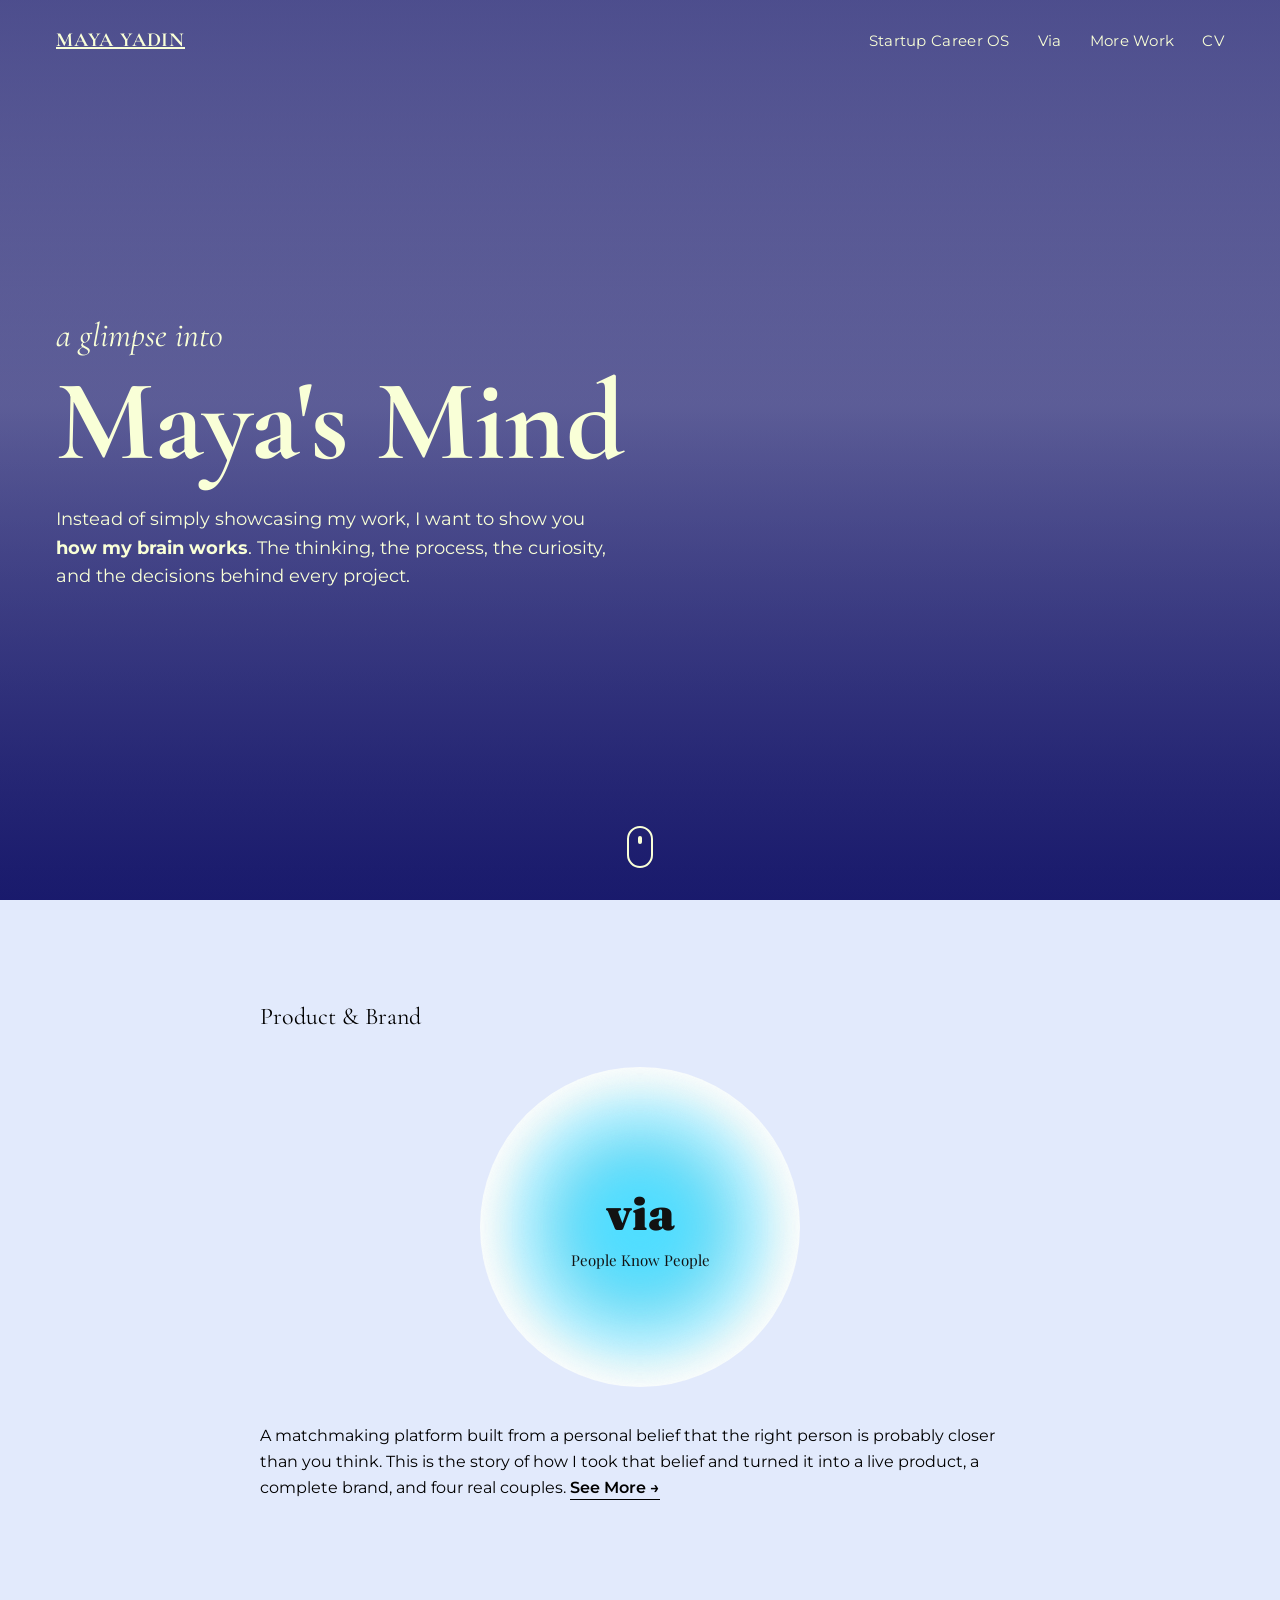
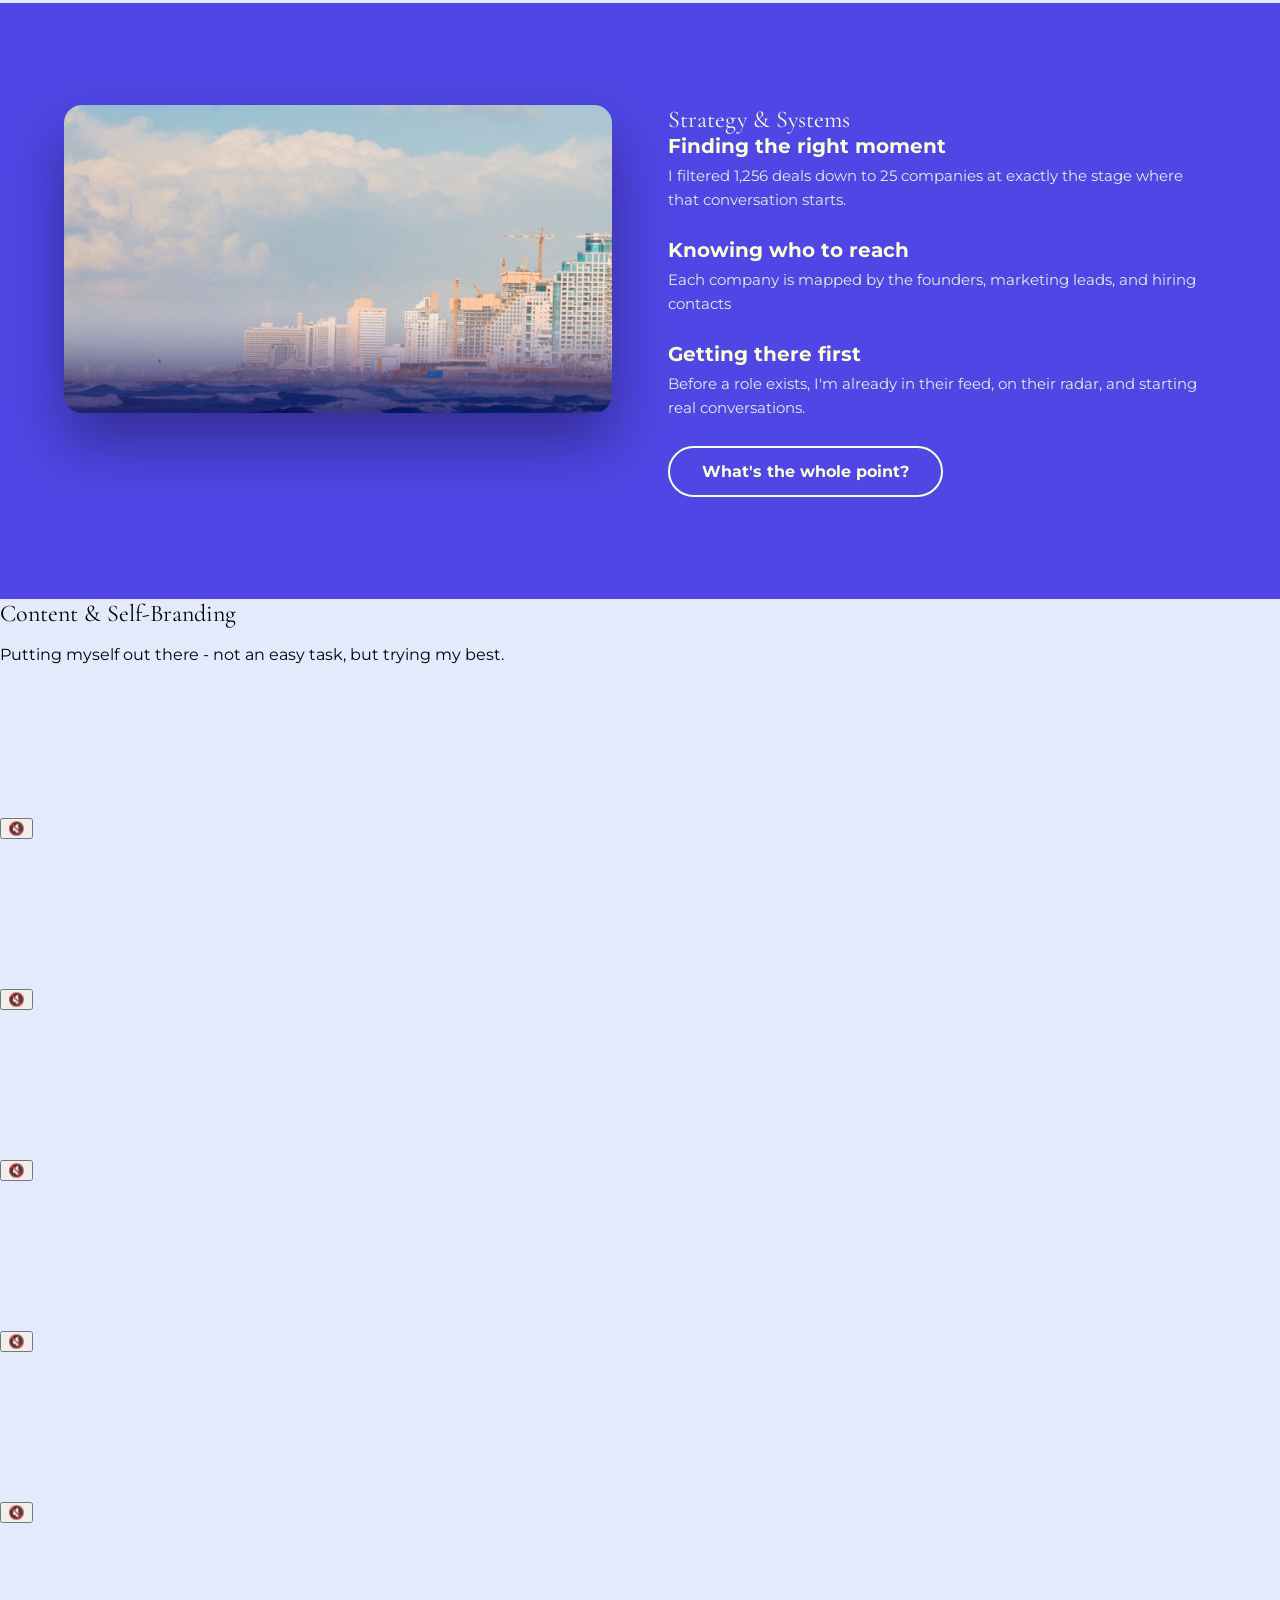
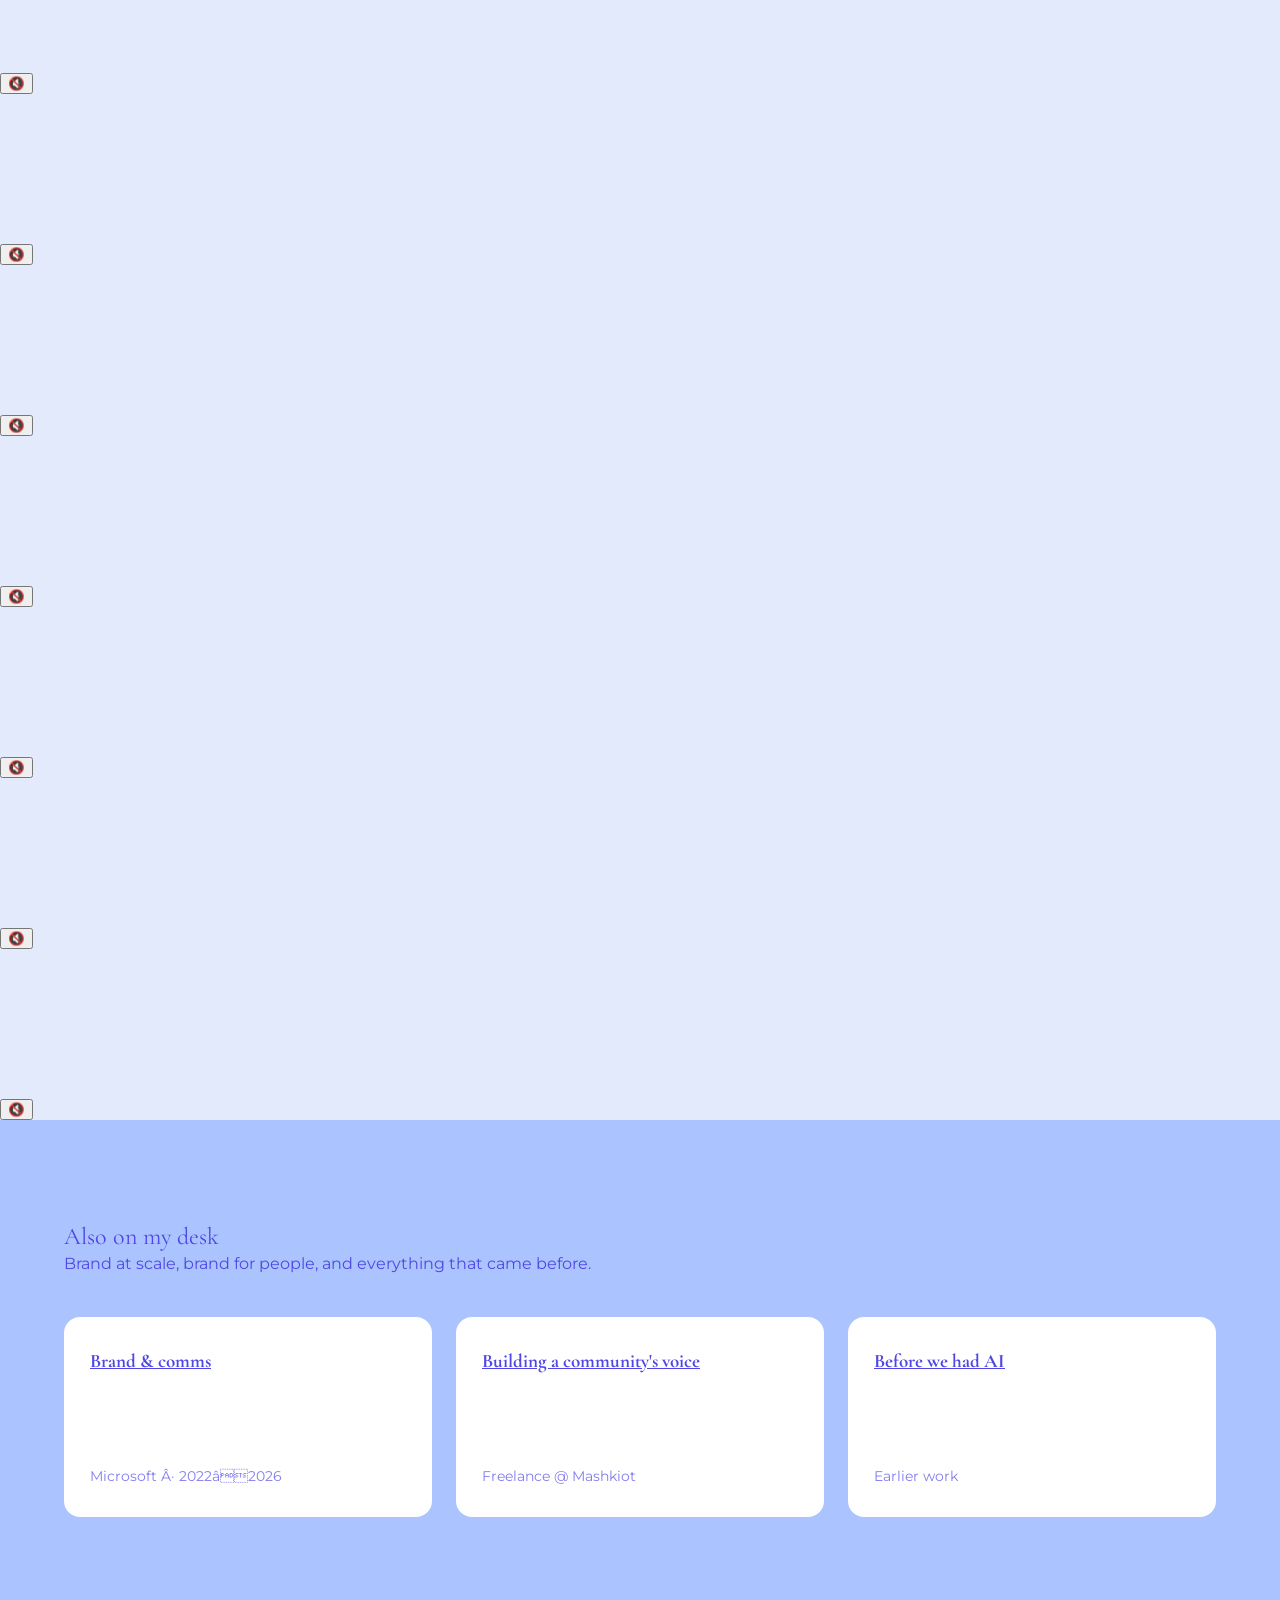
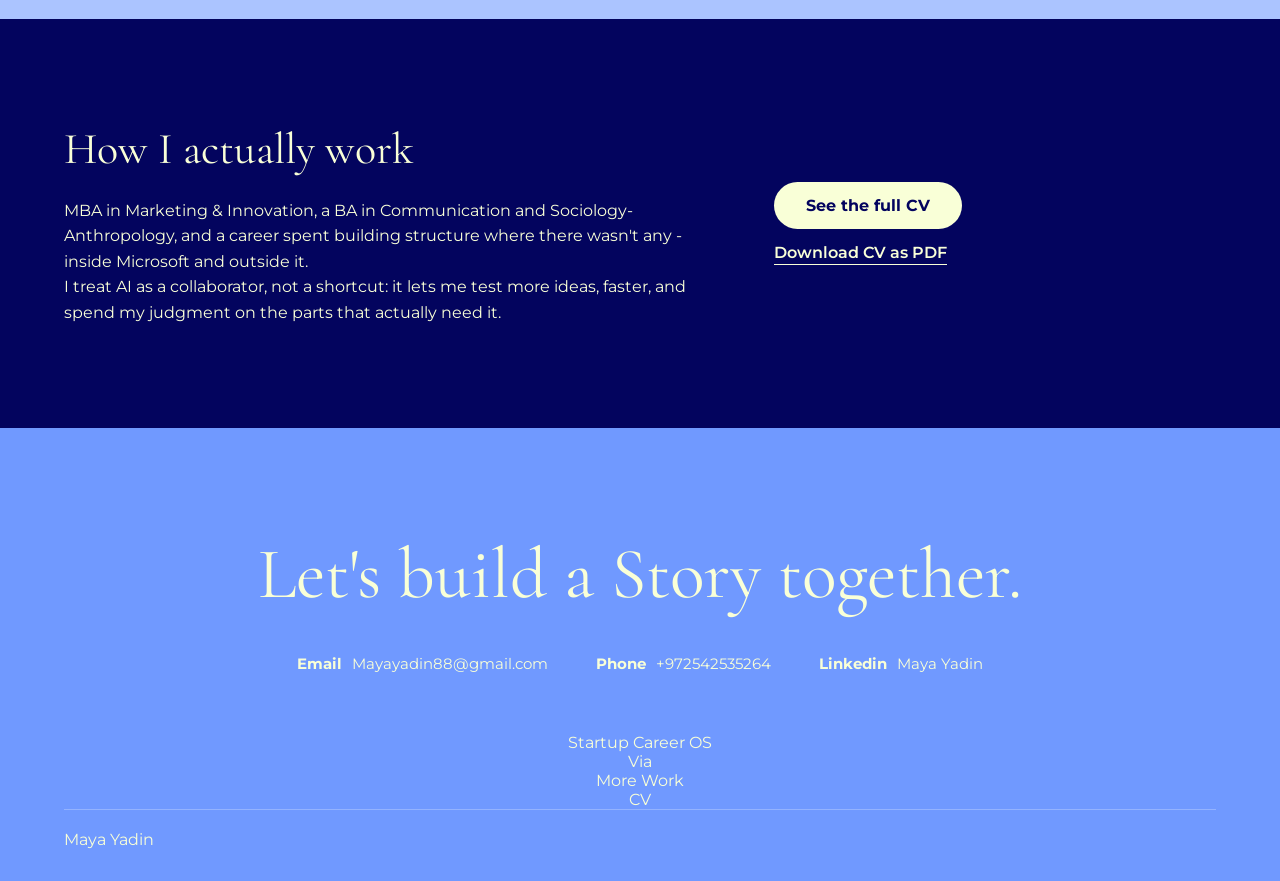
==== commit ca956073: "Update index.html" ====
--- a/index.html
+++ b/index.html
@@ -66,20 +66,30 @@
 </div>
 </section>
 
-<section class="section section-lavender reveal" id="content">
-<div class="content-grid">
+<section class="section-lavender reveal content-section" id="content">
+<div class="content-columns">
 <div class="content-copy">
 <h2>Content &amp; Self-Branding</h2>
 <p>Putting myself out there - not an easy task, but trying my best.</p>
 </div>
-<div class="carousel-wrap">
-<div class="carousel-track">
-<div class="carousel-item"><video src="https://okoizjlaahvsbwafkaxl.supabase.co/storage/v1/object/public/videos/home-reel-1.MP4" muted loop autoplay playsinline></video><span class="mute-hint">Click to unmute</span></div>
-<div class="carousel-item"><video src="https://okoizjlaahvsbwafkaxl.supabase.co/storage/v1/object/public/videos/home-reel-2.MP4" muted loop autoplay playsinline></video><span class="mute-hint">Click to unmute</span></div>
-<div class="carousel-item"><video src="https://okoizjlaahvsbwafkaxl.supabase.co/storage/v1/object/public/videos/home-reel-3.MP4" muted loop autoplay playsinline></video><span class="mute-hint">Click to unmute</span></div>
-<div class="carousel-item"><video src="https://okoizjlaahvsbwafkaxl.supabase.co/storage/v1/object/public/videos/home-reel-4.MP4" muted loop autoplay playsinline></video><span class="mute-hint">Click to unmute</span></div>
-<div class="carousel-item"><video src="https://okoizjlaahvsbwafkaxl.supabase.co/storage/v1/object/public/videos/home-reel-5.MP4" muted loop autoplay playsinline></video><span class="mute-hint">Click to unmute</span></div>
-<div class="carousel-item"><video src="https://okoizjlaahvsbwafkaxl.supabase.co/storage/v1/object/public/videos/home-reel-6.MP4" muted loop autoplay playsinline></video><span class="mute-hint">Click to unmute</span></div>
+<div class="media-column carousel-up">
+<div class="media-track">
+<div class="media-item-wrap"><video class="media-item" src="https://okoizjlaahvsbwafkaxl.supabase.co/storage/v1/object/public/videos/home-reel-1.MP4" autoplay muted loop playsinline preload="metadata"></video><button class="video-sound-button" aria-label="Unmute">&#128263;</button></div>
+<div class="media-item-wrap"><video class="media-item" src="https://okoizjlaahvsbwafkaxl.supabase.co/storage/v1/object/public/videos/home-reel-3.MP4" autoplay muted loop playsinline preload="metadata"></video><button class="video-sound-button" aria-label="Unmute">&#128263;</button></div>
+<div class="media-item-wrap"><video class="media-item" src="https://okoizjlaahvsbwafkaxl.supabase.co/storage/v1/object/public/videos/home-reel-5.MP4" autoplay muted loop playsinline preload="metadata"></video><button class="video-sound-button" aria-label="Unmute">&#128263;</button></div>
+<div class="media-item-wrap" aria-hidden="true"><video class="media-item" src="https://okoizjlaahvsbwafkaxl.supabase.co/storage/v1/object/public/videos/home-reel-1.MP4" autoplay muted loop playsinline preload="metadata"></video><button class="video-sound-button" aria-label="Unmute">&#128263;</button></div>
+<div class="media-item-wrap" aria-hidden="true"><video class="media-item" src="https://okoizjlaahvsbwafkaxl.supabase.co/storage/v1/object/public/videos/home-reel-3.MP4" autoplay muted loop playsinline preload="metadata"></video><button class="video-sound-button" aria-label="Unmute">&#128263;</button></div>
+<div class="media-item-wrap" aria-hidden="true"><video class="media-item" src="https://okoizjlaahvsbwafkaxl.supabase.co/storage/v1/object/public/videos/home-reel-5.MP4" autoplay muted loop playsinline preload="metadata"></video><button class="video-sound-button" aria-label="Unmute">&#128263;</button></div>
+</div>
+</div>
+<div class="media-column carousel-down">
+<div class="media-track">
+<div class="media-item-wrap"><video class="media-item" src="https://okoizjlaahvsbwafkaxl.supabase.co/storage/v1/object/public/videos/home-reel-2.MP4" autoplay muted loop playsinline preload="metadata"></video><button class="video-sound-button" aria-label="Unmute">&#128263;</button></div>
+<div class="media-item-wrap"><video class="media-item" src="https://okoizjlaahvsbwafkaxl.supabase.co/storage/v1/object/public/videos/home-reel-4.MP4" autoplay muted loop playsinline preload="metadata"></video><button class="video-sound-button" aria-label="Unmute">&#128263;</button></div>
+<div class="media-item-wrap"><video class="media-item" src="https://okoizjlaahvsbwafkaxl.supabase.co/storage/v1/object/public/videos/home-reel-6.MP4" autoplay muted loop playsinline preload="metadata"></video><button class="video-sound-button" aria-label="Unmute">&#128263;</button></div>
+<div class="media-item-wrap" aria-hidden="true"><video class="media-item" src="https://okoizjlaahvsbwafkaxl.supabase.co/storage/v1/object/public/videos/home-reel-2.MP4" autoplay muted loop playsinline preload="metadata"></video><button class="video-sound-button" aria-label="Unmute">&#128263;</button></div>
+<div class="media-item-wrap" aria-hidden="true"><video class="media-item" src="https://okoizjlaahvsbwafkaxl.supabase.co/storage/v1/object/public/videos/home-reel-4.MP4" autoplay muted loop playsinline preload="metadata"></video><button class="video-sound-button" aria-label="Unmute">&#128263;</button></div>
+<div class="media-item-wrap" aria-hidden="true"><video class="media-item" src="https://okoizjlaahvsbwafkaxl.supabase.co/storage/v1/object/public/videos/home-reel-6.MP4" autoplay muted loop playsinline preload="metadata"></video><button class="video-sound-button" aria-label="Unmute">&#128263;</button></div>
 </div>
 </div>
 </div>
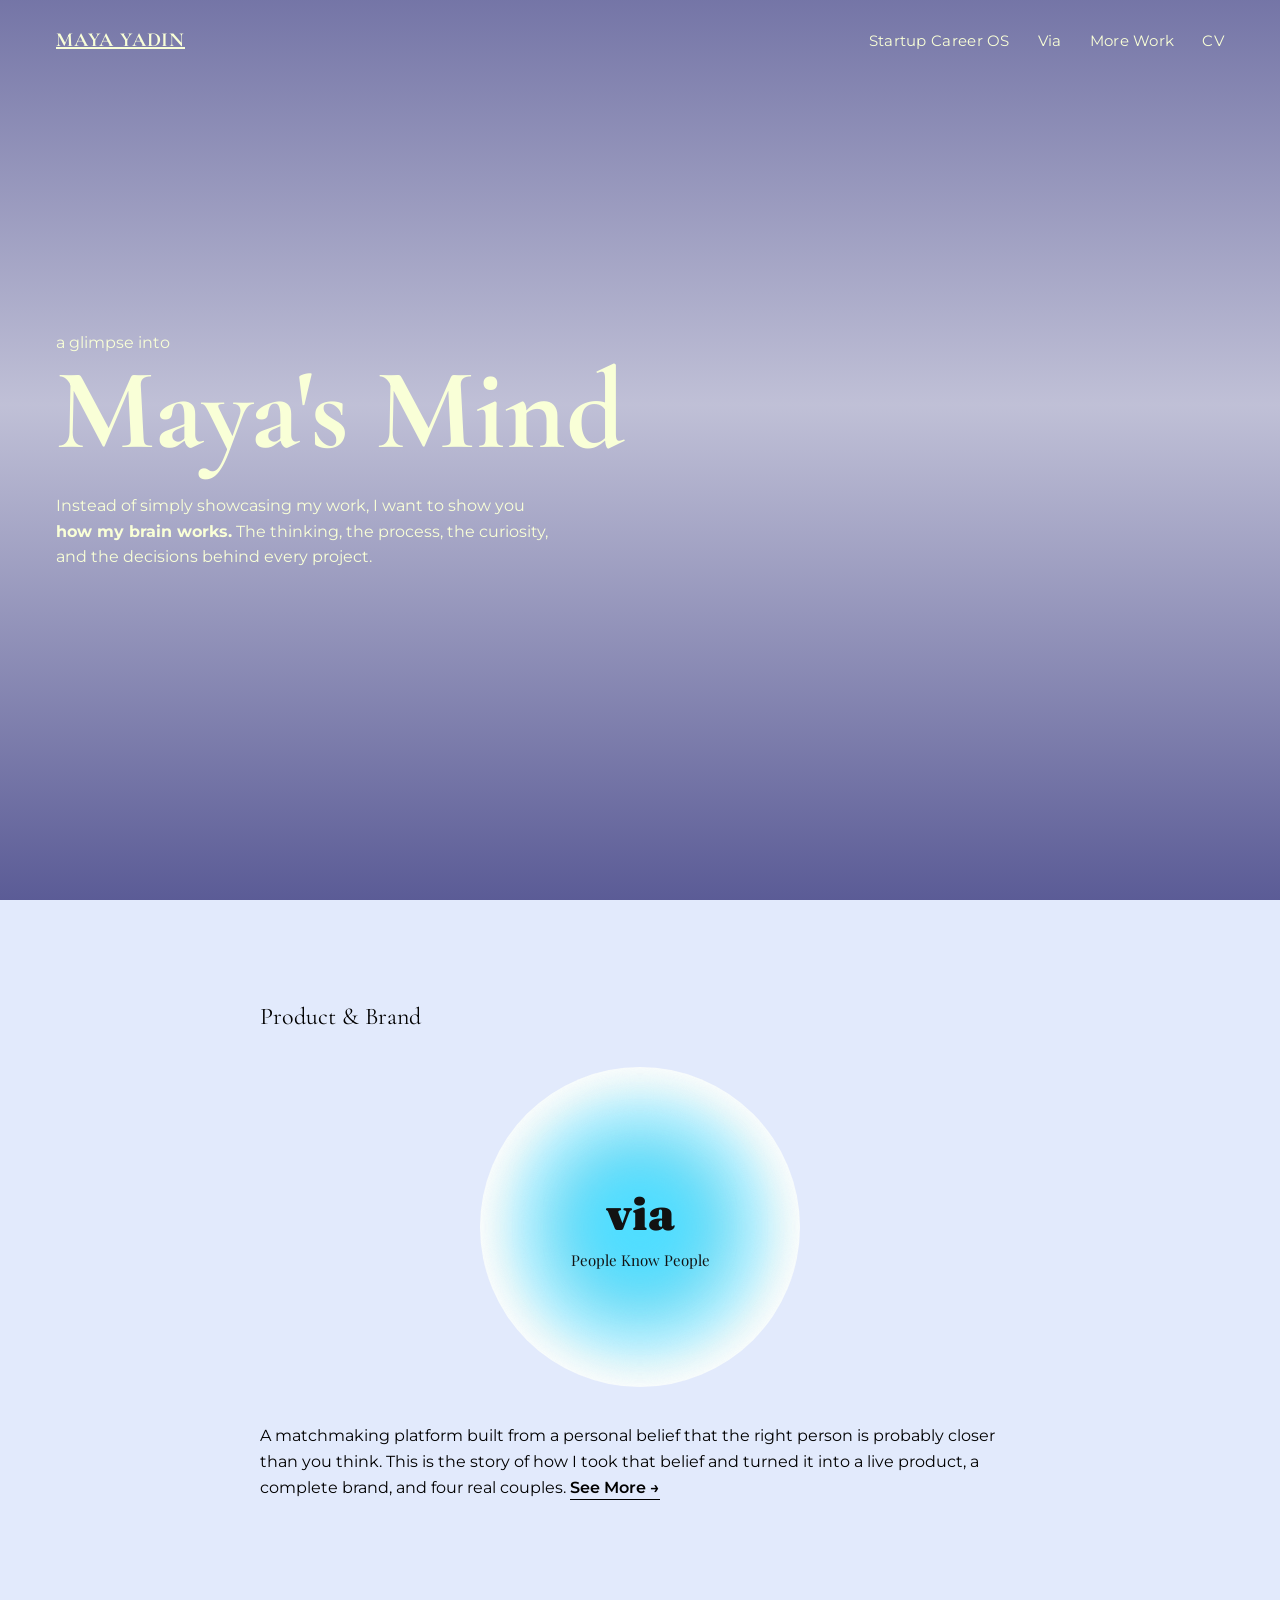
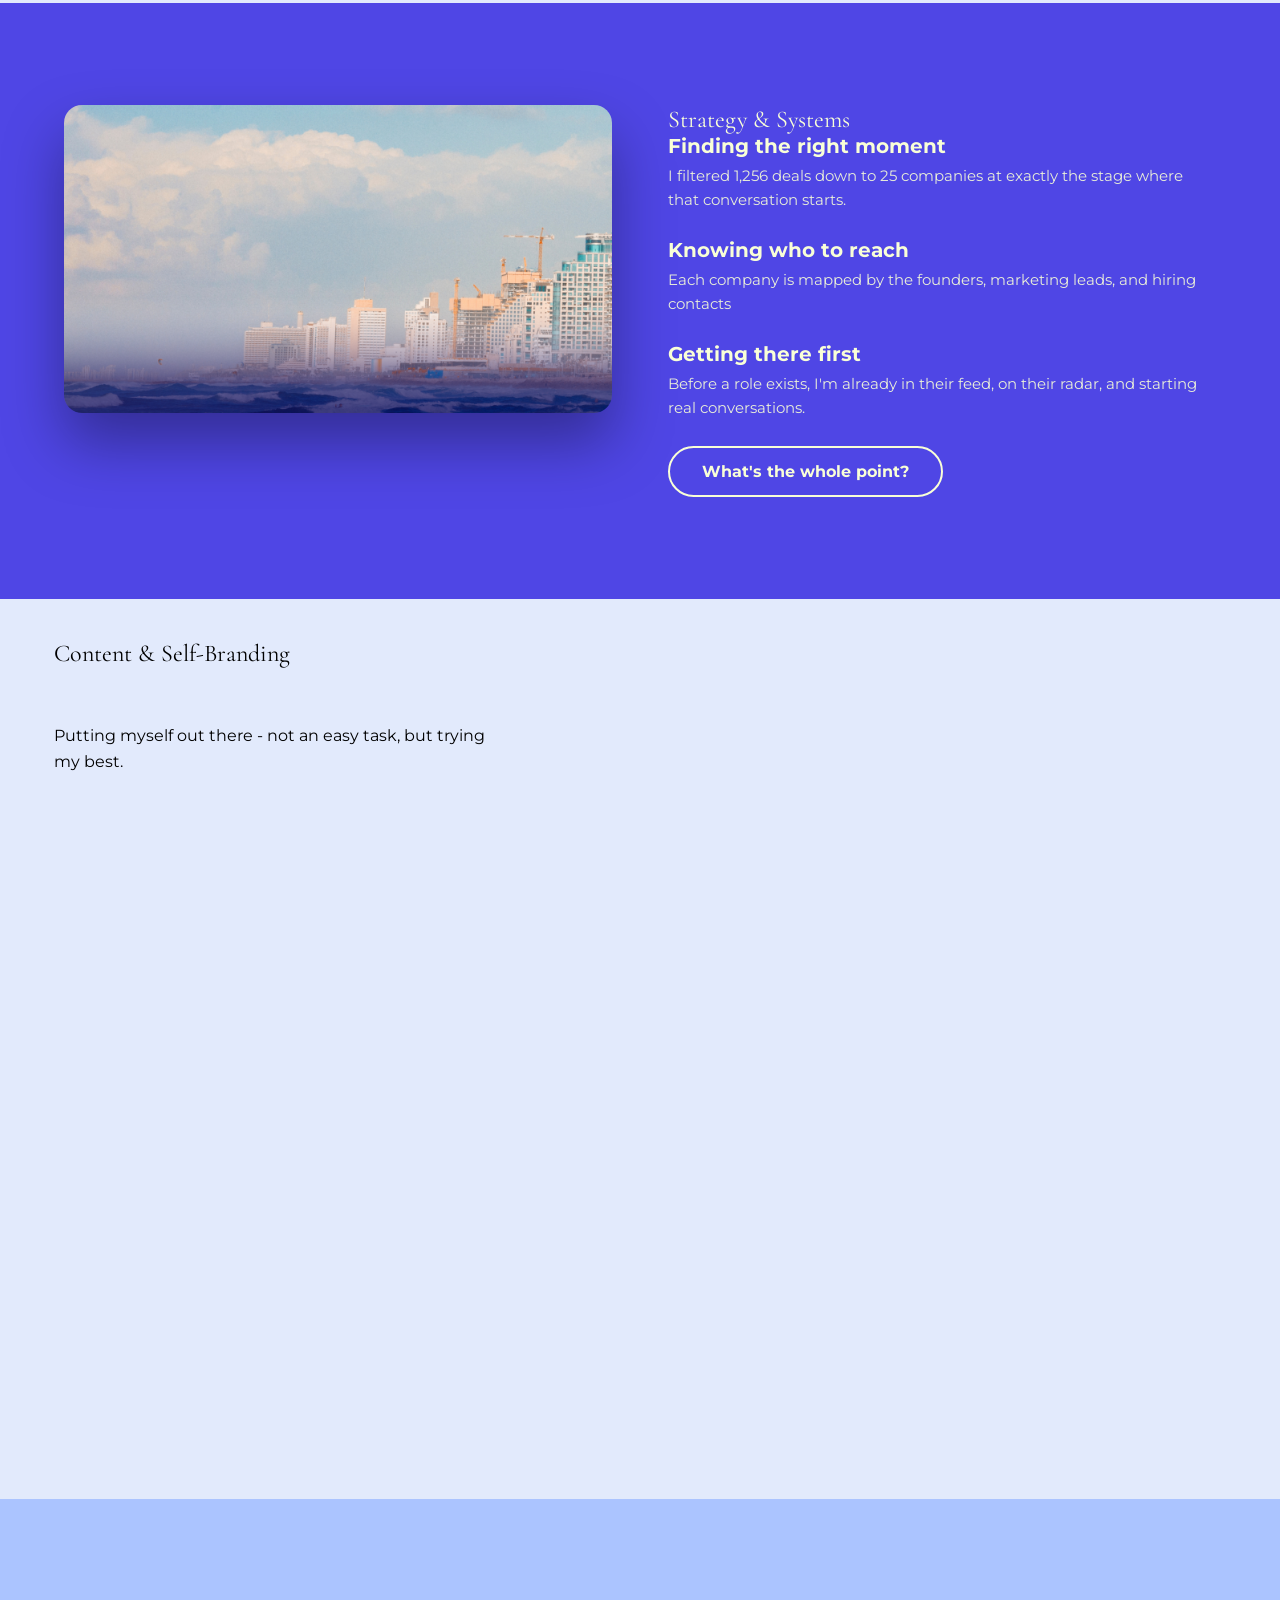
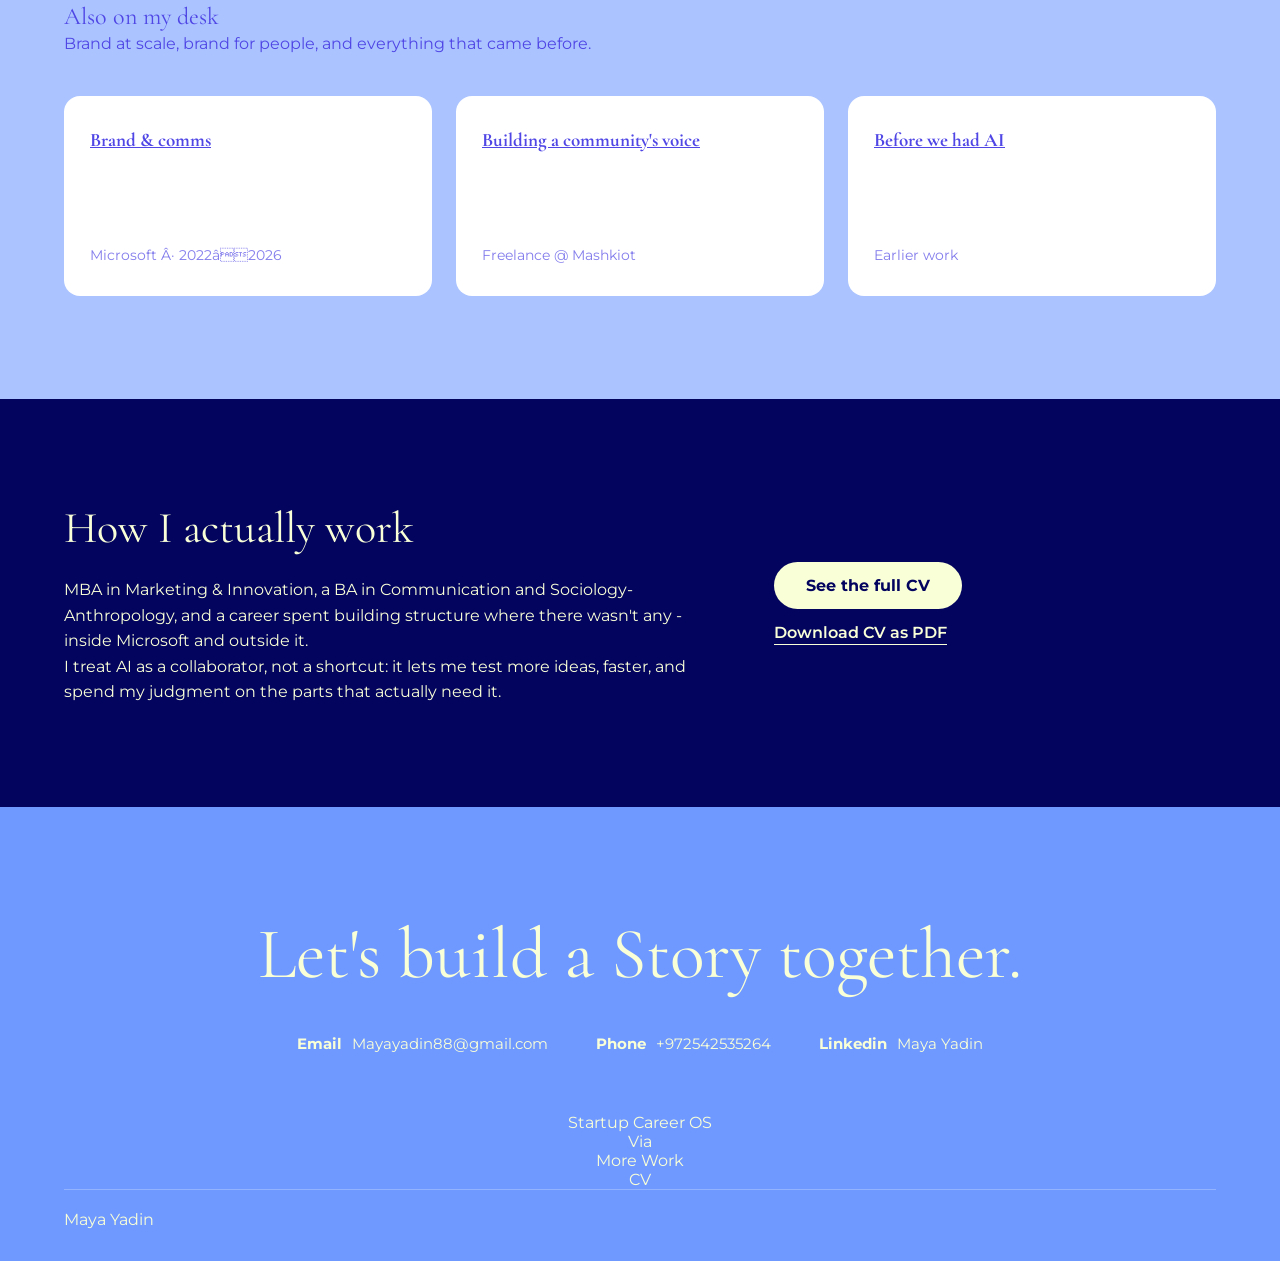
==== commit b5ed3b65: "Update index.html" ====
--- a/index.html
+++ b/index.html
@@ -9,10 +9,10 @@
 <link rel="stylesheet" href="styles.css">
 </head>
 <body>
-<header class="site-header theme-light-on-dark">
-<a href="index.html" class="logo">MAYA YADIN</a>
+<header class="site-header theme-light-on-dark hero-header">
+<a href="index.html" class="logo hero-logo">MAYA YADIN</a>
 <button class="nav-toggle" aria-label="Toggle navigation">&#9776;</button>
-<nav>
+<nav class="hero-nav">
 <ul>
 <li><a href="career-os.html">Startup Career OS</a></li>
 <li><a href="via.html">Via</a></li>
@@ -22,11 +22,12 @@
 </nav>
 </header>
 
-<section class="hero" style="background-image: linear-gradient(180deg, rgba(3,4,94,.35), rgba(3,4,94,.75)), url('assets/images/hero-bg.png');">
-<p class="hero-script reveal">a glimpse into</p>
+<section class="hero hero-home" style="background-image: url('assets/images/hero-bg.png');">
+<div class="hero-title-block">
+<p class="hero-eyebrow reveal">a glimpse into</p>
 <h1 class="hero-title reveal">Maya's Mind</h1>
-<p class="hero-body reveal">Instead of simply showcasing my work, I want to show you <strong>how my brain works</strong>. The thinking, the process, the curiosity, and the decisions behind every project.</p>
-<div class="scroll-cue" aria-hidden="true"></div>
+</div>
+<p class="hero-description reveal">Instead of simply showcasing my work, I want to show you<br><strong>how my brain works.</strong> The thinking, the process, the curiosity,<br>and the decisions behind every project.</p>
 </section>
 
 <section class="section section-lavender reveal" id="product">
--- a/styles.css
+++ b/styles.css
@@ -226,50 +226,120 @@
 .strategy-points p { font-size: 15px; opacity: .9; }
 
 /* ===================== Content & Self-Branding + VIDEO CAROUSEL ===================== */
-.content-grid {
+.content-section {
+    height: 100vh;
+    min-height: 720px;
+    overflow: hidden;
+    display: flex;
+    align-items: stretch;
+    padding: 0 !important;
+}
+.content-columns {
     display: grid;
-    grid-template-columns: 1fr 1fr;
-    gap: 40px;
-    align-items: center;
-}
-.carousel-wrap {
-    position: relative;
-    height: 620px;
+    grid-template-columns: minmax(420px, 42%) minmax(280px, 25.3%) minmax(280px, 25.3%);
+    column-gap: 4%;
+    width: 100%;
+    height: 100%;
+    padding-right: clamp(24px, 3.6vw, 49px);
+}
+.content-columns .content-copy {
+    padding: 40px 0 40px 54px;
+    align-self: start;
+}
+.content-columns .content-copy h2 { margin: 0; }
+.content-columns .content-copy p { margin: 55px 0 0; }
+
+.media-column {
+    width: 100%;
+    height: 100vh;
     overflow: hidden;
-    border-radius: 20px;
-    mask-image: linear-gradient(to bottom, transparent, black 8%, black 92%, transparent);
-}
-.carousel-track {
+    position: relative;
+}
+.media-track {
     display: flex;
     flex-direction: column;
-    gap: 18px;
+    gap: 40px;
     width: 100%;
-    animation: scrollUp 32s linear infinite;
-}
-.carousel-wrap:hover .carousel-track { animation-play-state: paused; }
-@keyframes scrollUp {
+    will-change: transform;
+}
+.carousel-up .media-track { animation: scroll-up 40s linear infinite; }
+.carousel-down .media-track { animation: scroll-down 40s linear infinite; transform: translateY(-50%); }
+@keyframes scroll-up {
     from { transform: translateY(0); }
     to   { transform: translateY(-50%); }
 }
-.carousel-item {
-    position: relative;
-    border-radius: 16px;
-    overflow: hidden;
-    aspect-ratio: 9 / 16;
-    background: var(--navy);
+@keyframes scroll-down {
+    from { transform: translateY(-50%); }
+    to   { transform: translateY(0); }
+}
+.media-column:hover .media-track { animation-play-state: paused; }
+
+.media-item-wrap {
+    position: relative;
+    width: 100%;
     cursor: pointer;
 }
-.carousel-item video {
-    width: 100%; height: 100%; object-fit: cover;
-}
-.carousel-item .mute-hint {
+.media-item {
+    width: 100%;
+    height: auto;
+    display: block;
+    object-fit: cover;
+    border-radius: 0;
+}
+.video-sound-button {
     position: absolute;
-    bottom: 10px; right: 10px;
+    right: 12px;
+    bottom: 12px;
+    z-index: 5;
+    width: 32px;
+    height: 32px;
+    border-radius: 50%;
+    border: none;
     background: rgba(0,0,0,.55);
     color: var(--white);
-    font-size: 11px;
-    padding: 4px 8px;
-    border-radius: 999px;
+    display: flex;
+    align-items: center;
+    justify-content: center;
+    cursor: pointer;
+    font-size: 14px;
+    opacity: 0;
+    transition: opacity .2s ease;
+}
+.media-item-wrap:hover .video-sound-button,
+.video-sound-button:focus-visible {
+    opacity: 1;
+}
+
+@media (prefers-reduced-motion: reduce) {
+    .carousel-up .media-track,
+    .carousel-down .media-track {
+        animation: none;
+    }
+}
+
+@media (max-width: 900px) {
+    .content-section {
+        height: auto;
+        min-height: unset;
+        overflow: visible;
+    }
+    .content-columns {
+        display: flex;
+        flex-wrap: wrap;
+        column-gap: 0;
+        height: auto;
+        padding-right: 0;
+    }
+    .content-columns .content-copy {
+        flex: 1 1 100%;
+        padding: 32px clamp(20px, 6vw, 40px) 24px;
+    }
+    .content-columns .content-copy p { margin-top: 20px; }
+    .media-column {
+        width: 50%;
+        flex: 1 1 50%;
+        height: 70vh;
+    }
 }
 
 /* ===================== Also on my desk ===================== */
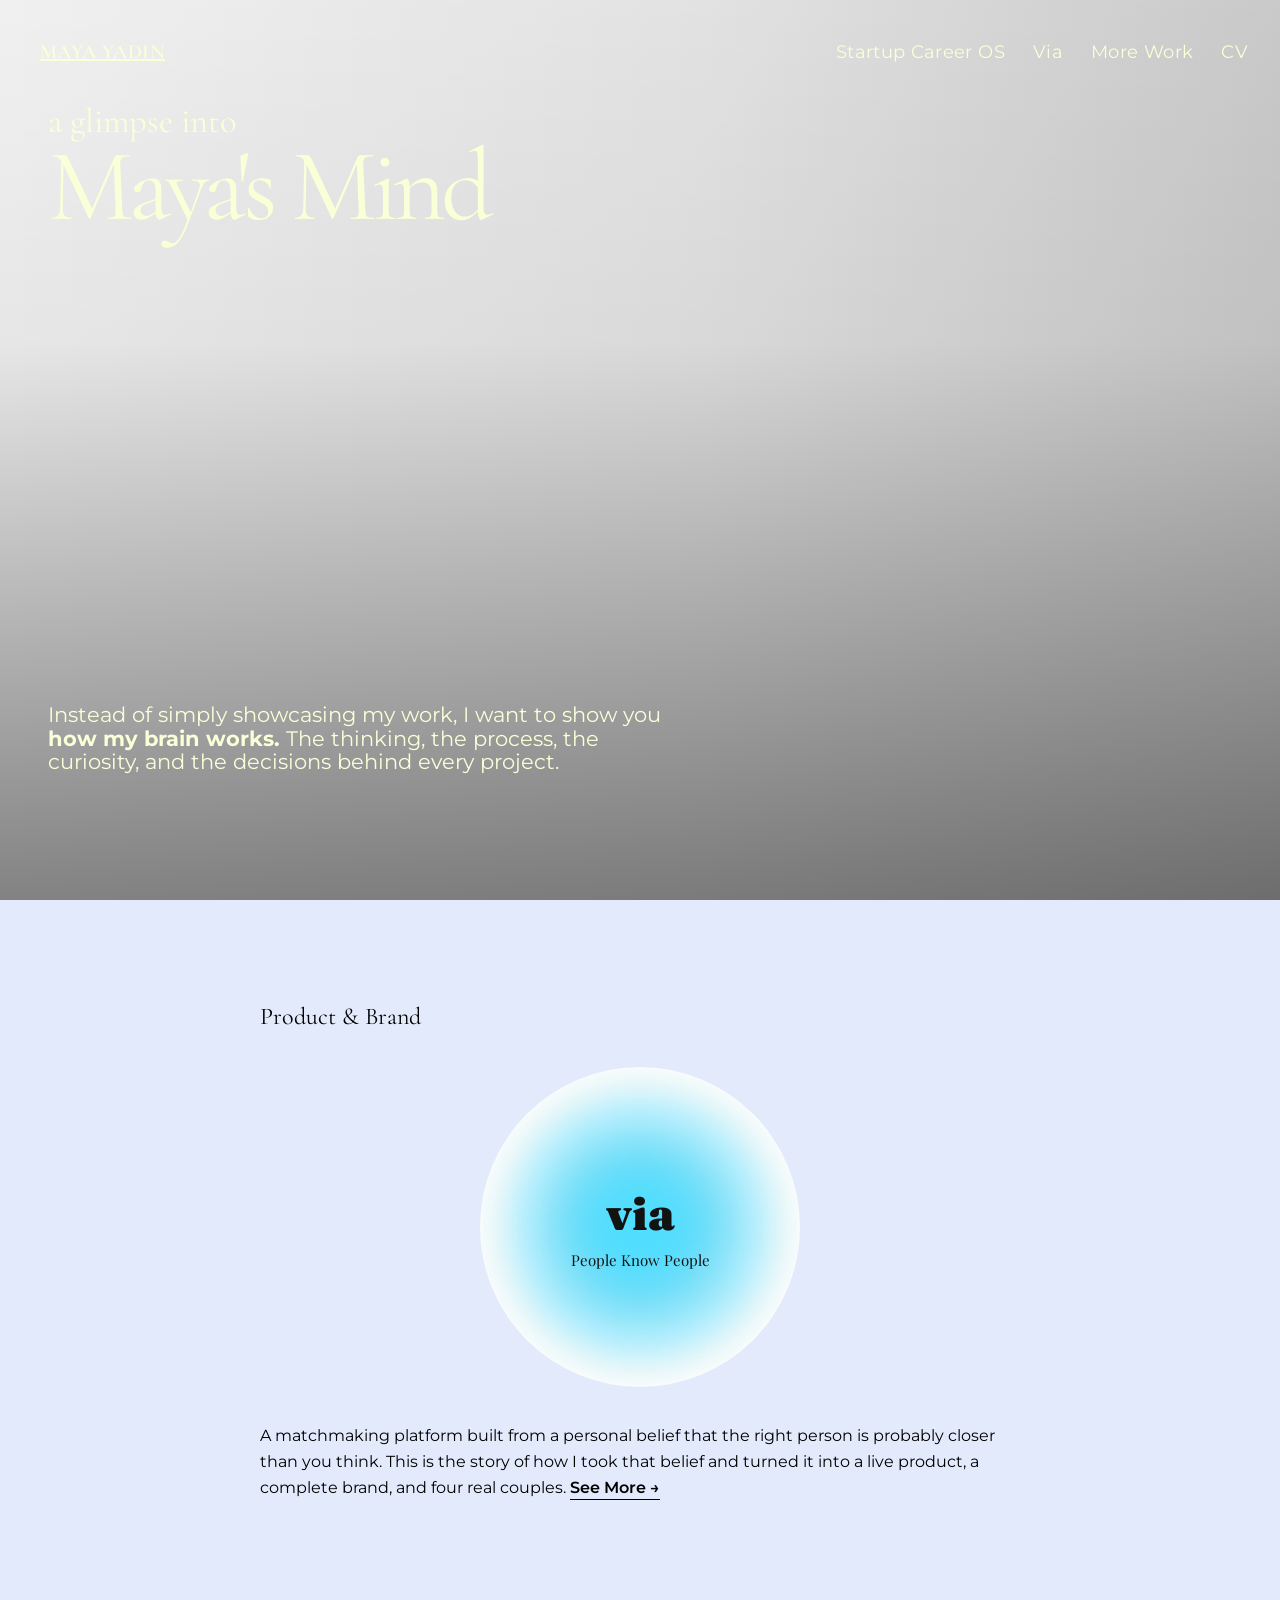
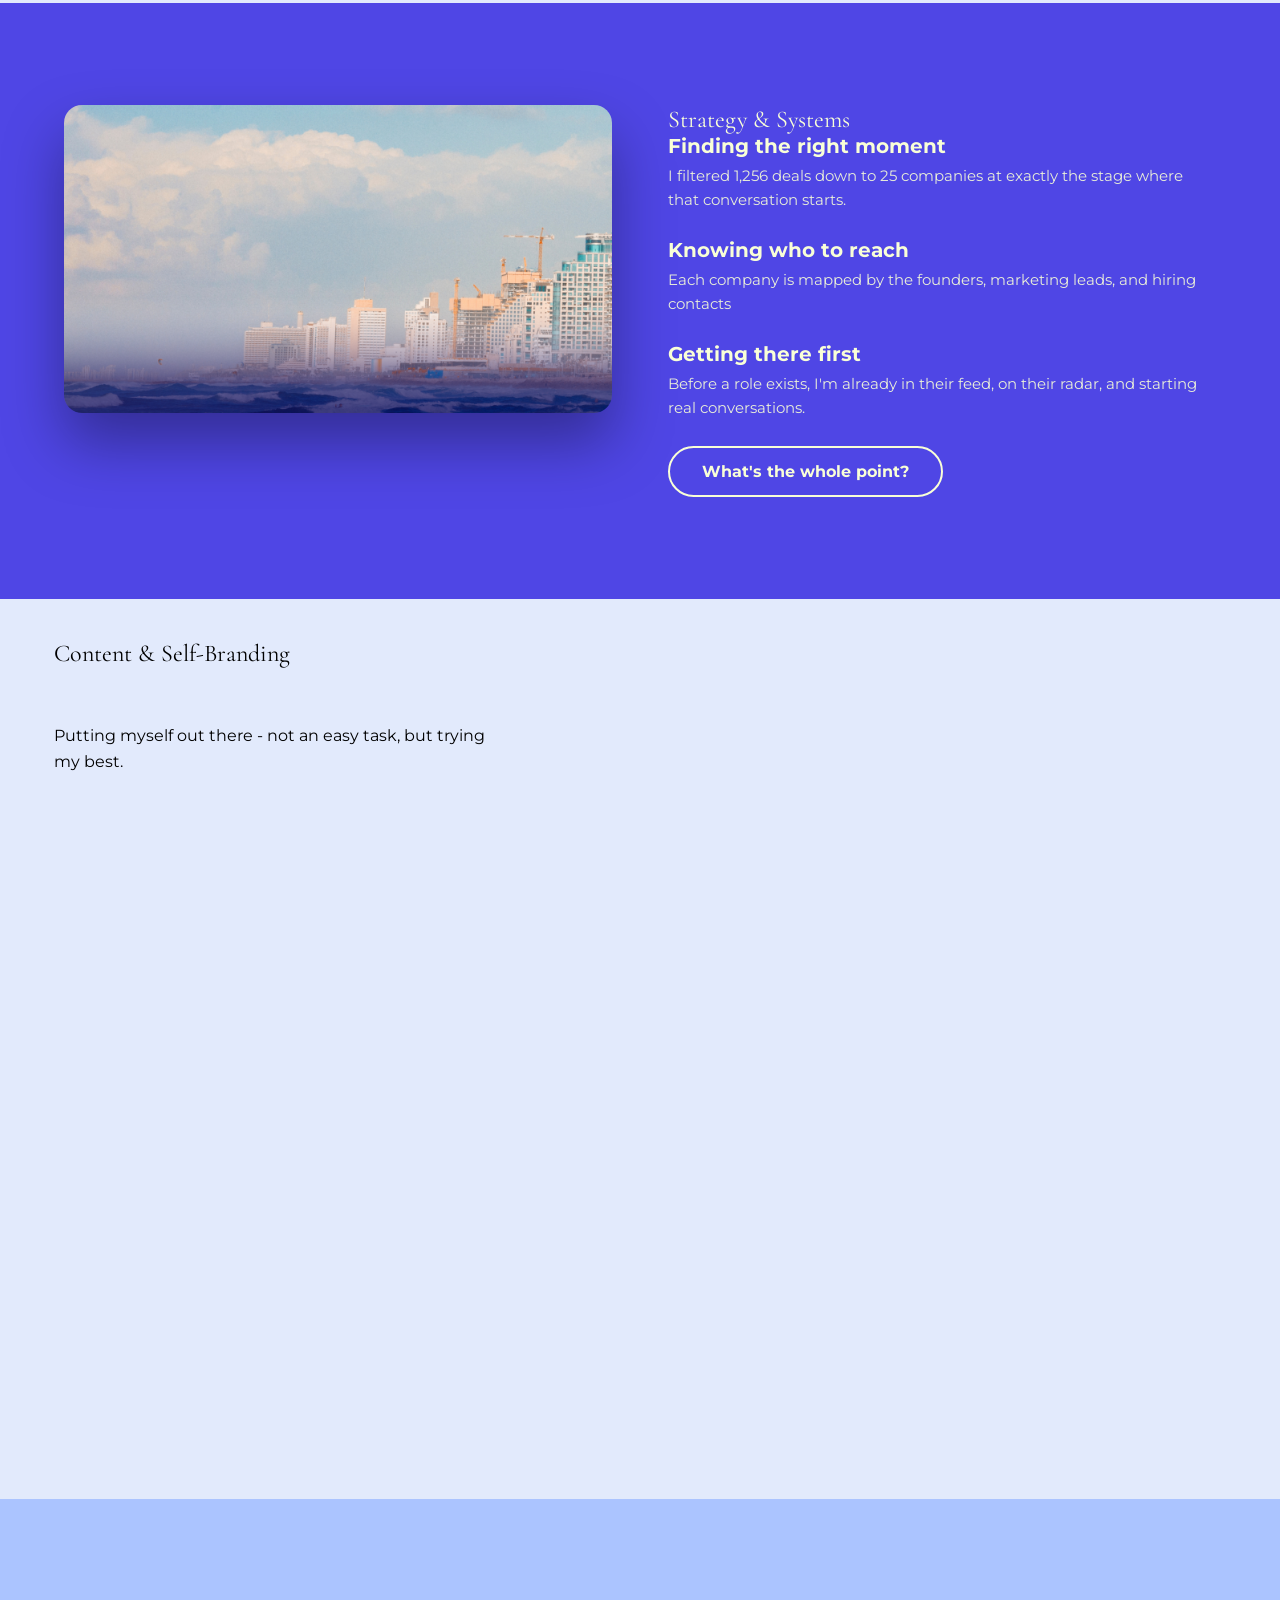
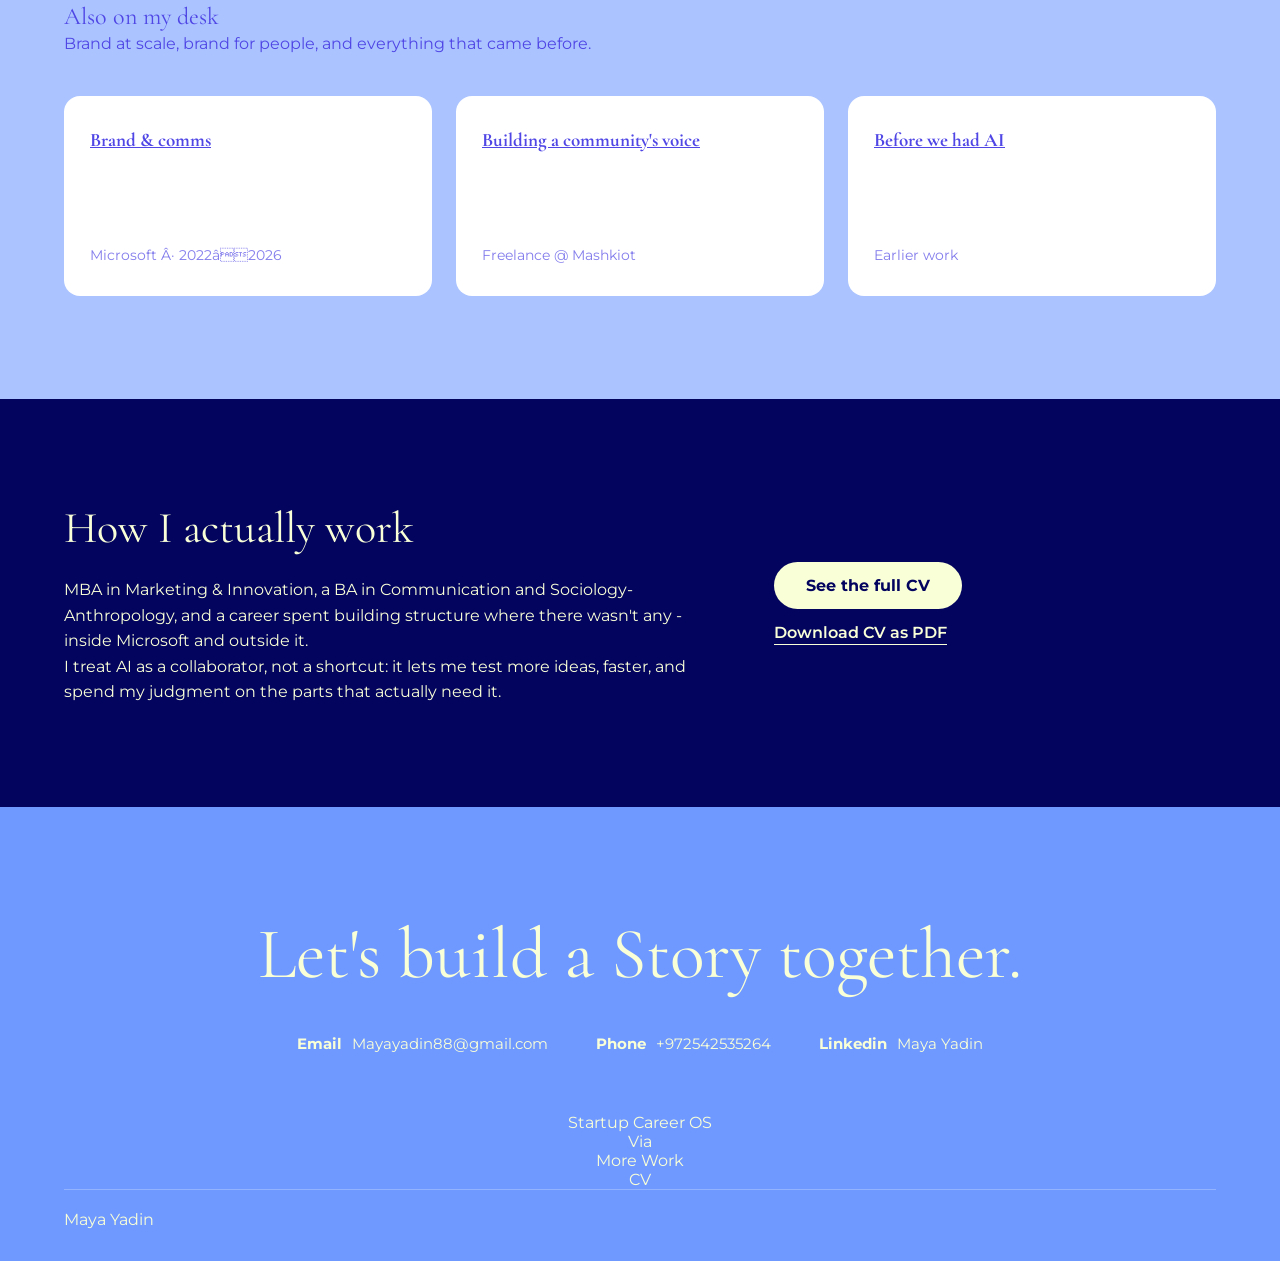
==== commit 5a14a89d: "Update index.html" ====
--- a/index.html
+++ b/index.html
@@ -27,7 +27,7 @@
 <p class="hero-eyebrow reveal">a glimpse into</p>
 <h1 class="hero-title reveal">Maya's Mind</h1>
 </div>
-<p class="hero-description reveal">Instead of simply showcasing my work, I want to show you<br><strong>how my brain works.</strong> The thinking, the process, the curiosity,<br>and the decisions behind every project.</p>
+<p class="hero-description reveal">Instead of simply showcasing my work, I want to show you <strong>how my brain works.</strong> The thinking, the process, the curiosity, and the decisions behind every project.</p>
 </section>
 
 <section class="section section-lavender reveal" id="product">
--- a/styles.css
+++ b/styles.css
@@ -579,514 +579,85 @@
 .dashboard-table thead th { background: rgba(255,255,255,.12); font-weight: 600; text-transform: uppercase; letter-spacing: .04em; font-size: 12px; }
 .dashboard-table tbody tr { border-top: 1px solid rgba(255,255,255,.15); }
 .dashboard-table tbody tr:hover { background: rgba(255,255,255,.08); }
-/* ==========================================================================
-   Maya Yadin Portfolio -- Shared Stylesheet
-      ========================================================================== */
-
-:root {
-    /* Main site palette (extracted from source design) */
-    --cream: #F9FFD7;
-    --indigo: #4F46E5;
-    --navy: #03045E;
-    --lavender: #E2EAFC;
-    --periwinkle: #ABC4FF;
-    --blue: #7099FF;
-    --black: #000000;
-    --white: #FFFFFF;
-
-    /* Via page palette -- kept distinct on purpose */
-    --via-bg: #F7F7F4;
-    --via-text: #121212;
-    --via-nav: #4D4D4F;
-    --via-glow: #00C2FF;
-
-    /* CV page palette */
-    --cv-navy: #001D3D;
-    --cv-bg: #F7F7F4;
-
-    /* Fonts -- see README-fonts.md for notes on the original paid fonts */
-    --font-heading: 'Cormorant Garamond', Georgia, serif;
-    --font-script: 'Cormorant Garamond', serif;
-    --font-body: 'Montserrat', 'Helvetica Neue', Arial, sans-serif;
-
-    --font-via-heading: 'Playfair Display', serif;
-    --font-via-body: 'Assistant', sans-serif;
-    --font-via-logo: 'Fraunces', serif;
-
-    --font-cv-heading: 'Yeseva One', serif;
-    --font-cv-body: 'Open Sans', sans-serif;
-
-    --section-pad: clamp(56px, 8vw, 120px);
-    --container-w: 1100px;
-}
-
-* { box-sizing: border-box; }
-html { scroll-behavior: smooth; }
-body {
-    margin: 0;
-    font-family: var(--font-body);
-    color: var(--black);
-    background: var(--white);
-    overflow-x: hidden;
-}
-img, video { max-width: 100%; display: block; }
-a { text-decoration: none; color: inherit; }
-ul { list-style: none; margin: 0; padding: 0; }
-h1,h2,h3,h4 { margin: 0; font-family: var(--font-heading); font-weight: 700; }
-p { margin: 0; line-height: 1.6; }
-.container { max-width: var(--container-w); margin: 0 auto; padding: 0 24px; }
-
-/* Buttons */
-.btn {
-    display: inline-block;
-    padding: 14px 32px;
-    border-radius: 999px;
-    font-weight: 700;
-    font-family: var(--font-body);
-    cursor: pointer;
-    border: none;
-    transition: transform .25s ease, box-shadow .25s ease, background .25s ease;
-}
-.btn:hover { transform: translateY(-2px); box-shadow: 0 8px 20px rgba(0,0,0,.15); }
-.btn-cream { background: var(--cream); color: var(--navy); }
-.btn-outline { background: transparent; border: 2px solid currentColor; }
-.link-arrow { font-weight: 600; border-bottom: 1px solid currentColor; padding-bottom: 2px; }
-
-/* ===================== HEADER ===================== */
-.site-header {
-    position: absolute;
-    top: 0; left: 0; right: 0;
-    z-index: 50;
-    display: flex;
-    align-items: center;
-    justify-content: space-between;
-    padding: 28px clamp(20px, 5vw, 56px);
-}
-.site-header.is-static { position: relative; }
-.site-header .logo {
-    font-family: var(--font-heading);
-    font-weight: 700;
-    font-size: 20px;
-    letter-spacing: .04em;
-    text-decoration: underline;
-}
-.site-header nav ul { display: flex; gap: 28px; }
-.site-header nav a {
-    font-size: 15px;
-    letter-spacing: .02em;
-    position: relative;
-    padding-bottom: 4px;
-}
-.site-header nav a::after {
-    content: "";
-    position: absolute;
-    left: 0; bottom: 0;
-    height: 1px; width: 0;
-    background: currentColor;
-    transition: width .3s ease;
-}
-.site-header nav a:hover::after { width: 100%; }
-.nav-toggle { display: none; }
-
-.theme-light-on-dark .logo,
-.theme-light-on-dark nav a { color: var(--cream); }
-.theme-dark-on-light .logo,
-.theme-dark-on-light nav a { color: var(--via-nav); }
-
-/* ===================== HERO (index & career-os) ===================== */
-.hero {
-    position: relative;
-    min-height: 100vh;
-    display: flex;
-    flex-direction: column;
-    justify-content: center;
-    padding: 0 clamp(20px, 6vw, 56px);
-    background-size: cover;
-    background-position: center;
-    color: var(--cream);
-    overflow: hidden;
-}
-.hero::before {
-    content: "";
-    position: absolute; inset: 0;
-    background: linear-gradient(180deg, rgba(3,4,94,.55) 0%, rgba(3,4,94,.25) 45%, rgba(3,4,94,.65) 100%);
-    z-index: 1;
-}
-.hero > * { position: relative; z-index: 2; }
-.hero-script {
-    font-family: var(--font-script);
-    font-style: italic;
-    font-size: clamp(24px, 3vw, 34px);
-    margin-bottom: 4px;
-}
-.hero-title {
-    font-size: clamp(48px, 9vw, 118px);
-    line-height: .95;
-    margin-bottom: 28px;
-}
-.hero-body { max-width: 560px; font-size: clamp(15px, 1.6vw, 18px); }
-.hero-body strong { font-weight: 700; }
-.scroll-cue {
-    position: absolute;
-    bottom: 32px; left: 50%;
-    transform: translateX(-50%);
-    width: 26px; height: 42px;
-    border: 2px solid var(--cream);
-    border-radius: 20px;
-    z-index: 2;
-}
-.scroll-cue::before {
-    content:"";
-    position: absolute;
-    top: 8px; left: 50%;
-    width: 4px; height: 8px;
-    margin-left: -2px;
-    background: var(--cream);
-    border-radius: 2px;
-    animation: scrollDot 1.6s infinite;
-}
-@keyframes scrollDot { 0%{ transform: translateY(0); opacity:1;} 70%{ transform: translateY(14px); opacity:0;} 100%{opacity:0;} }
-
-/* ===================== SECTION base ===================== */
-.section { padding: var(--section-pad) clamp(24px, 6vw, 64px); position: relative; }
-.section-lavender { background: var(--lavender); color: var(--black); }
-.section-indigo { background: var(--indigo); color: var(--cream); }
-.section-navy { background: var(--navy); color: var(--cream); }
-.section-periwinkle { background: var(--periwinkle); color: var(--indigo); }
-.section-lavender h2, .section-indigo h1, .section-indigo h2, .section-periwinkle h2, .story-head h2 { font-weight: 400; }
-.section-blue { background: var(--blue); color: var(--cream); }
-.section-title {
-    font-size: clamp(36px, 5vw, 56px);
-    font-weight: 300;
-    margin-bottom: 18px;
-}
-.section-tagline { max-width: 560px; font-size: 16px; margin-bottom: 40px; }
-
-.reveal {
-    opacity: 0;
-    transform: translateY(36px);
-    transition: opacity .8s cubic-bezier(.2,.7,.2,1), transform .8s cubic-bezier(.2,.7,.2,1);
-}
-.reveal.in-view { opacity: 1; transform: translateY(0); }
-.reveal-stagger > * { transition-delay: calc(var(--i, 0) * .12s); }
-
-/* ===================== Product & Brand (via card) ===================== */
-.product-grid {
-    display: grid;
-    grid-template-columns: 1.1fr .9fr;
-    gap: 48px;
-    align-items: center;
-}
-.via-card {
-    position: relative;
-    border-radius: 32px;
-    padding: 60px 30px;
-    text-align: center;
-    background: url('assets/images/via-blue-glow.svg') center / cover no-repeat, var(--white);
-}
-.via-card img.logo-mark { width: 180px; margin: 0 auto 8px; }
-.via-card .tagline { font-family: var(--font-via-heading); font-size: 18px; color: var(--via-text); }
-.product-copy p { margin-bottom: 18px; }
-.product-stack { max-width: 760px; margin: 0 auto; }
-.product-stack h2 { margin-bottom: 36px; }
-.via-badge { display: flex; flex-direction: column; align-items: center; justify-content: center; width: 320px; height: 320px; margin: 0 auto 36px; border-radius: 50%; background: url('assets/images/via-blue-glow.svg') center / cover no-repeat, var(--white); }
-.via-badge-logo { font-family: var(--font-via-logo); font-weight: 900; font-size: 46px; color: var(--via-text); }
-.via-badge-tagline { font-family: var(--font-via-heading); font-size: 15px; color: var(--via-text); margin-top: 8px; }
-.content-copy p { margin-top: 14px; }
-
-/* ===================== Strategy & Systems ===================== */
-.strategy-grid {
-    display: grid;
-    grid-template-columns: 1fr 1fr;
-    gap: 56px;
-    align-items: start;
-}
-.dashboard-mock { border-radius: 18px; overflow: hidden; box-shadow: 0 30px 60px rgba(0,0,0,.35); }
-.strategy-points > div { margin-bottom: 26px; }
-.strategy-points h3 { font-family: var(--font-body); font-size: 20px; margin-bottom: 6px; }
-.strategy-points p { font-size: 15px; opacity: .9; }
-
-/* ===================== Content & Self-Branding + VIDEO CAROUSEL ===================== */
-.content-grid {
-    display: grid;
-    grid-template-columns: 1fr 1fr;
-    gap: 40px;
-    align-items: center;
-}
-.carousel-wrap {
-    position: relative;
-    height: 620px;
-    overflow: hidden;
-    border-radius: 20px;
-    mask-image: linear-gradient(to bottom, transparent, black 8%, black 92%, transparent);
-}
-.carousel-track {
-    display: flex;
-    flex-direction: column;
-    gap: 18px;
-    width: 100%;
-    animation: scrollUp 32s linear infinite;
-}
-.carousel-wrap:hover .carousel-track { animation-play-state: paused; }
-@keyframes scrollUp {
-    from { transform: translateY(0); }
-    to   { transform: translateY(-50%); }
-}
-.carousel-item {
-    position: relative;
-    border-radius: 16px;
-    overflow: hidden;
-    aspect-ratio: 9 / 16;
-    background: var(--navy);
-    cursor: pointer;
-}
-.carousel-item video {
-    width: 100%; height: 100%; object-fit: cover;
-}
-.carousel-item .mute-hint {
-    position: absolute;
-    bottom: 10px; right: 10px;
-    background: rgba(0,0,0,.55);
-    color: var(--white);
-    font-size: 11px;
-    padding: 4px 8px;
-    border-radius: 999px;
-}
-
-/* ===================== Also on my desk ===================== */
-.desk-grid {
-    display: grid;
-    grid-template-columns: repeat(3, 1fr);
-    gap: 24px;
-}
-.desk-card {
-    background: var(--white);
-    border-radius: 16px;
-    padding: 32px 26px;
-    min-height: 200px;
-    display: flex;
-    flex-direction: column;
-    justify-content: space-between;
-    transition: transform .3s ease, box-shadow .3s ease;
-}
-.desk-card:hover { transform: translateY(-6px); box-shadow: 0 20px 40px rgba(0,0,0,.15); }
-.desk-card h3 { font-size: 19px; text-decoration: underline; margin-bottom: 10px; }
-.desk-card span { font-size: 14px; opacity: .7; }
-.desk-card .desk-teaser { font-family: var(--font-body); font-size: 14px; line-height: 1.5; opacity: .75; margin-bottom: 16px; }
-
-/* ===================== How I actually work ===================== */
-.work-grid {
-    display: grid;
-    grid-template-columns: 1.2fr .8fr;
-    gap: 48px;
-    align-items: center;
-}
-.work-grid h2 { font-size: clamp(30px, 4vw, 44px); font-weight: 400; margin-bottom: 22px; }
-.work-actions { display: flex; flex-direction: column; align-items: flex-start; gap: 14px; }
-
-/* ===================== Footer ===================== */
-.site-footer { background: var(--blue); color: var(--cream); padding: var(--section-pad) clamp(24px, 6vw, 64px) 32px; text-align: center; }
-.site-footer h2 { font-size: clamp(34px, 6vw, 72px); font-weight: 400; margin-bottom: 36px; }
-.footer-contact { display: flex; justify-content: center; gap: 48px; flex-wrap: wrap; margin-bottom: 60px; font-size: 15px; }
-.footer-contact strong { margin-right: 6px; }
-.footer-bottom { display: flex; justify-content: space-between; align-items: center; border-top: 1px solid rgba(255,255,255,.25); padding-top: 20px; }
-.footer-bottom nav ul { display: flex; gap: 24px; }
-
-/* ===================== TABS (career-os.html) ===================== */
-.tab-nav { display: flex; justify-content: center; margin: 0 auto 56px; }
-.tab-nav ul {
-    display: inline-flex;
-    background: rgba(249,255,215,.12);
-    border: 1px solid rgba(249,255,215,.35);
-    border-radius: 999px;
-    padding: 6px;
-    gap: 4px;
-}
-.tab-nav button {
-    font-family: var(--font-body);
-    font-size: 15px;
-    font-weight: 600;
-    padding: 12px 28px;
-    border-radius: 999px;
-    border: none;
-    background: transparent;
-    color: var(--cream);
-    cursor: pointer;
-    transition: background .3s ease, color .3s ease;
-}
-.tab-nav button.active { background: var(--cream); color: var(--navy); }
-.tab-panel { display: none; }
-.tab-panel.active { display: block; animation: tabFade .5s ease; }
-@keyframes tabFade { from{opacity:0; transform: translateY(14px);} to{opacity:1; transform:translateY(0);} }
-
-.company-types { display: flex; gap: 24px; margin-top: 30px; flex-wrap: wrap; }
-.company-types .pill { border: 1px solid var(--cream); border-radius: 20px; padding: 22px 30px; text-align: center; }
-.company-types .pill .big { font-size: 30px; font-weight: 700; display:block; }
-.company-types-grid { display: flex; gap: 24px; flex-wrap: wrap; }
-.pipeline-workflow { margin: 30px 0; max-width: 700px; }
-.pipeline-workflow h3 { font-size: 18px; margin-bottom: 10px; }
-.pipeline-workflow p { font-size: 14px; opacity: .85; }
-.outreach-list-wrap { margin-top: 30px; max-width: 500px; }
-.outreach-list-wrap h3 { font-size: 18px; margin-bottom: 10px; }
-.dashboard-table-wrap { margin-top: 30px; overflow-x: auto; }
-
-.thinking-grid { display: grid; grid-template-columns: repeat(3,1fr); gap: 24px; }
-.thinking-card { border: 1px solid rgba(249,255,215,.5); border-radius: 18px; padding: 28px; }
-.thinking-card h3 { font-size: 17px; margin-bottom: 10px; }
-.thinking-card p { font-size: 14px; opacity: .9; }
-
-.stat-grid { display: grid; grid-template-columns: repeat(2, 1fr); gap: 18px; margin-top: 24px; }
-.stat-box { background: rgba(255,255,255,.06); border: 1px solid rgba(249,255,215,.25); border-radius: 14px; padding: 18px 22px; }
-.stat-box .num { font-size: 26px; font-weight: 700; display: block; }
-.stat-box .label { font-size: 12px; opacity: .75; }
-.outreach-list li { display: flex; justify-content: space-between; font-size: 13px; padding: 6px 0; border-bottom: 1px solid rgba(249,255,215,.15); }
-
-/* ===================== Brief headline (career-os.html) ===================== */
-.brief-eyebrow { font-family: var(--font-heading); font-style: italic; font-weight: 500; font-size: clamp(22px, 3vw, 32px); margin-bottom: 6px; }
-.brief-headline { font-family: var(--font-body); font-size: clamp(30px, 4.2vw, 44px); font-weight: 700; margin-bottom: 30px; max-width: 700px; }
-
-/* ===================== Execution dashboard (career-os.html) ===================== */
-.exec-layout { display: grid; grid-template-columns: 260px 1fr 300px; gap: 28px; align-items: start; margin-top: 10px; }
-.exec-middle { display: flex; flex-direction: column; gap: 20px; }
-.exec-right { display: flex; flex-direction: column; gap: 20px; }
-.exec-stats-card { display: grid; grid-template-columns: 1fr 1fr; border: 1px solid rgba(249,255,215,.3); border-radius: 18px; background: rgba(255,255,255,.05); overflow: hidden; }
-.exec-stat { padding: 20px 22px; border-right: 1px solid rgba(249,255,215,.2); border-bottom: 1px solid rgba(249,255,215,.2); }
-.exec-stat:nth-child(2) { border-right: none; }
-.exec-stat:nth-child(3), .exec-stat:nth-child(4) { border-bottom: none; }
-.exec-stat-label { font-size: 13px; font-weight: 600; margin-bottom: 10px; opacity: .95; }
-.exec-stat-num { font-size: 30px; font-weight: 700; display: block; }
-.exec-stat-sub { font-size: 11px; opacity: .65; margin-top: 2px; }
-.exec-split-row { display: flex; gap: 26px; margin-top: 8px; }
-.exec-split-label { font-size: 11px; opacity: .65; display: block; }
-.exec-split-num { font-size: 22px; font-weight: 700; display: block; }
-.pipeline-focus-card { border: 1px solid rgba(249,255,215,.3); border-radius: 18px; background: rgba(255,255,255,.05); padding: 20px 24px; }
-.pipeline-focus-title { font-size: 14px; font-weight: 600; margin-bottom: 14px; }
-.donut-row { display: flex; align-items: center; gap: 18px; }
-.donut-chart { width: 84px; height: 84px; border-radius: 50%; background: conic-gradient(var(--cream) var(--pct, 25%), rgba(249,255,215,.15) 0); position: relative; flex-shrink: 0; }
-.donut-chart::before { content: ""; position: absolute; inset: 13px; border-radius: 50%; background: var(--navy); }
-.donut-caption { font-size: 12px; opacity: .8; max-width: 180px; }
-.capital-card { border: 1px solid rgba(249,255,215,.3); border-radius: 18px; background: rgba(255,255,255,.05); padding: 20px 24px; }
-.capital-label { font-size: 14px; font-weight: 600; margin-bottom: 10px; }
-.capital-num { font-size: 30px; font-weight: 700; display: block; }
-.capital-sub { font-size: 12px; opacity: .7; margin-top: 4px; }
-.reach-out-card { border: 1px solid rgba(249,255,215,.5); border-radius: 18px; padding: 20px 24px; }
-.reach-out-card h3 { font-size: 15px; font-weight: 600; margin-bottom: 14px; }
-.reach-out-card .outreach-list li { display: flex; align-items: flex-start; gap: 12px; justify-content: flex-start; border-bottom: 1px solid rgba(249,255,215,.15); padding: 10px 0; }
-.reach-out-card .outreach-list li:last-child { border-bottom: none; }
-.outreach-check { width: 16px; height: 16px; border: 1.5px solid var(--cream); border-radius: 4px; flex-shrink: 0; margin-top: 3px; }
-.outreach-info { display: flex; flex-direction: column; font-size: 13px; }
-.outreach-info em { font-style: normal; opacity: .7; font-size: 12px; margin-top: 2px; }
-@media (max-width: 900px) {
-  .exec-layout { grid-template-columns: 1fr; }
-  .exec-stats-card { grid-template-columns: 1fr; }
-  .exec-stat:nth-child(2) { border-right: 1px solid rgba(249,255,215,.2); }
-  .exec-stat:nth-child(3) { border-bottom: 1px solid rgba(249,255,215,.2); }
-}
-
-/* ===================== VIA PAGE (distinct branding) ===================== */
-.via-page { background: var(--via-bg); color: var(--via-text); }
-.via-page h1, .via-page h2, .via-page h3 { font-family: var(--font-via-heading); }
-.via-page p { font-family: var(--font-via-body); }
-.via-hero { min-height: 100vh; display: flex; align-items: center; padding: 120px clamp(20px,6vw,56px) 60px; }
-.via-hero-grid { display: grid; grid-template-columns: 1fr 1fr; gap: 40px; align-items: center; width: 100%; max-width: var(--container-w); margin: 0 auto; }
-.via-logo { font-family: var(--font-via-logo); font-weight: 900; font-size: 34px; margin-bottom: 22px; }
-.via-hero h1 { font-size: clamp(32px, 5vw, 52px); line-height: 1.15; }
-.phone-mock {
-    position: relative;
-    width: 260px; height: 540px;
-    margin: 0 auto;
-    border: 10px solid var(--via-text);
-    border-radius: 46px;
-    overflow: hidden;
-    background: var(--white);
-}
-.phone-mock::before {
-    content: "";
-    position: absolute; inset: 0;
-    background: url('assets/images/via-blue-glow.svg') center / cover no-repeat;
-}
-.phone-mock video, .phone-mock img { position: relative; z-index: 1; width: 100%; height: 100%; object-fit: cover; }
-
-.via-section { padding: var(--section-pad) clamp(20px,6vw,56px); max-width: var(--container-w); margin: 0 auto; }
-.via-section h2 { font-size: clamp(34px, 5vw, 54px); font-style: italic; }
-.via-section .heb { direction: rtl; opacity: .6; font-size: 15px; margin-top: 4px; }
-.who-grid { display: grid; grid-template-columns: 1fr 1fr; gap: 40px; margin-top: 30px; align-items: start; }
-.who-grid .type-label { font-weight: 700; }
-.via-media-grid { display: grid; grid-template-columns: repeat(2, 1fr); gap: 18px; }
-.via-media-grid img, .via-media-grid video { border-radius: 14px; aspect-ratio: 3/4; object-fit: cover; }
-
-.how-grid { display: grid; grid-template-columns: .8fr 1.2fr; gap: 50px; align-items: center; }
-
-.positioning-grid { display: grid; grid-template-columns: 1fr 1fr; gap: 50px; margin-top: 30px; }
-.positioning-grid .kicker { font-style: italic; font-weight: 700; margin-top: 18px; }
-
-.numbers-row { display: flex; justify-content: center; gap: 70px; margin: 40px 0; flex-wrap: wrap; text-align: center; }
-.numbers-row .num { font-family: var(--font-via-heading); font-size: 64px; display: block; }
-.numbers-row .label { font-size: 14px; opacity: .7; }
-.via-etymology-note { text-align: center; margin-top: 24px; font-size: 15px; }
-.via-etymology { max-width: 260px; margin: 24px auto 0; text-align: center; }
-.via-etymology-title { font-family: var(--font-via-logo); font-weight: 900; font-size: 28px; margin-bottom: 8px; }
-.via-etymology p { font-size: 14px; opacity: .75; }
-.via-work-grid { display: grid; grid-template-columns: repeat(3, 1fr); gap: 30px; margin-top: 30px; }
-.via-work-grid h3 { font-size: 18px; margin-bottom: 10px; }
-.via-numbers-tagline { text-align: center; max-width: 560px; margin: 10px auto 30px; font-size: 15px; opacity: .8; }
-.via-subtitle { direction: rtl; opacity: .6; font-size: 15px; margin-top: 4px; }
-.via-footer { background: var(--via-bg); color: var(--via-text); padding: 40px clamp(20px,6vw,56px); border-top: 1px solid rgba(0,0,0,.1); }
-.via-footer .footer-bottom { border-top: none; }
-
-/* ===================== CV PAGE ===================== */
-.cv-page { font-family: var(--font-cv-body); }
-.cv-layout { display: grid; grid-template-columns: 300px 1fr; min-height: 100vh; }
-.cv-sidebar { background: var(--cv-navy); color: var(--white); padding: 56px 32px; position: relative; }
-.cv-sidebar h1 { font-family: var(--font-cv-heading); font-size: 26px; margin-bottom: 6px; }
-.cv-sidebar .role { font-size: 15px; opacity: .85; margin-bottom: 24px; }
-.cv-sidebar .block { margin-bottom: 28px; }
-.cv-sidebar .block h4 { font-family: var(--font-cv-heading); font-size: 15px; margin-bottom: 10px; }
-.cv-sidebar .block p { font-size: 13px; opacity: .85; margin-bottom: 10px; }
-.cv-main { background: var(--cv-bg); padding: 56px 48px; }
-.cv-main h2 { font-family: var(--font-cv-heading); font-size: 22px; margin: 34px 0 14px; }
-.cv-summary { font-size: 15px; line-height: 1.7; max-width: 640px; margin-bottom: 30px; opacity: .9; }
-.cv-sidebar .cv-title { font-size: 15px; opacity: .85; margin-bottom: 24px; }
-.cv-main .job span { font-size: 13px; opacity: .7; display: block; margin-bottom: 8px; }
-.cv-main .job h3 { font-size: 16px; margin-bottom: 6px; }
-.cv-main .job ul { margin: 10px 0 24px; }
-.cv-main .job li { font-size: 14px; line-height: 1.6; padding-left: 18px; position: relative; margin-bottom: 6px; }
-.cv-main .job li::before { content:"-"; position:absolute; left:0; }
-.cv-download { margin-top: 30px; }
-.cv-footer { display:flex; justify-content: space-between; padding: 24px 48px; background: var(--cv-navy); color: var(--white); grid-column: 1 / -1; }
-
-/* ===================== MORE WORK PAGE ===================== */
-.work-story { padding: var(--section-pad) clamp(24px, 6vw, 64px); }
-.work-story .story-head { text-align: center; max-width: 640px; margin: 0 auto 50px; }
-.work-story .story-head span { font-size: 14px; opacity: .7; }
-.mosaic { display: grid; grid-template-columns: repeat(3, 1fr); gap: 20px; }
-.mosaic img { border-radius: 14px; width: 100%; height: 260px; object-fit: cover; }
-.mosaic .tall { grid-row: span 2; height: 100%; }
-.work-subhead { text-align: left; font-family: var(--font-body); font-weight: 700; font-size: 15px; color: var(--indigo); margin: 40px 0 16px; max-width: none; }
-.work-section-title { text-align: center; margin: 60px auto 30px; max-width: 640px; }
-.work-section-title h3 { font-family: var(--font-heading); font-weight: 400; font-size: clamp(28px, 4vw, 40px); color: var(--indigo); margin-bottom: 6px; }
-.work-section-title span { display: block; font-family: var(--font-body); font-size: 15px; color: var(--indigo); opacity: .8; }
-.work-caption { text-align: center; font-size: 15px; opacity: .7; margin: 24px auto 12px; max-width: 640px; }
-.work-caption-line { text-align: center; font-size: 14px; opacity: .7; margin: 12px auto 0; max-width: 640px; }
-
-/* ===================== Responsive ===================== */
-@media (max-width: 900px) {
-    .product-grid, .strategy-grid, .content-grid, .work-grid,
-    .who-grid, .how-grid, .positioning-grid, .via-hero-grid { grid-template-columns: 1fr; }
-    .desk-grid, .thinking-grid, .mosaic { grid-template-columns: 1fr; }
-    .stat-grid { grid-template-columns: 1fr; }
-    .cv-layout { grid-template-columns: 1fr; }
-    .site-header nav { display: none; }
-    .site-header.nav-open nav { display: block; position: absolute; top: 60px; right: 20px; background: var(--navy); padding: 20px; border-radius: 12px; }
-    .site-header.nav-open nav ul { flex-direction: column; }
-    .nav-toggle { display: block; background: none; border: none; font-size: 22px; color: inherit; cursor: pointer; }
-}
-
-
-/* ===================== Career OS Execution tab ÃÂÃÂÃÂÃÂÃÂÃÂÃÂÃÂ¢ÃÂÃÂÃÂÃÂÃÂÃÂÃÂÃÂÃÂÃÂÃÂÃÂÃÂÃÂÃÂÃÂ editable dashboard table ===================== */
-.dashboard-table-wrap { overflow-x: auto; margin: 30px 0; border-radius: 12px; background: rgba(255,255,255,.06); }
-.dashboard-table { width: 100%; border-collapse: collapse; font-family: var(--font-body); color: var(--white); }
-.dashboard-table th, .dashboard-table td { text-align: left; padding: 12px 16px; font-size: 14px; }
-.dashboard-table thead th { background: rgba(255,255,255,.12); font-weight: 600; text-transform: uppercase; letter-spacing: .04em; font-size: 12px; }
-.dashboard-table tbody tr { border-top: 1px solid rgba(255,255,255,.15); }
-.dashboard-table tbody tr:hover { background: rgba(255,255,255,.08); }
+
+/* ===================== HOME HERO OVERRIDES (index.html only) ===================== */
+.hero-home {
+  height: 100vh;
+  min-height: 660px;
+  padding: 0;
+  background-position: center 45%;
+}
+.hero-home::before {
+  background:
+    linear-gradient(to bottom, rgba(0,0,0,.04) 0%, rgba(0,0,0,.08) 38%, rgba(0,0,0,.48) 100%),
+    linear-gradient(to right, rgba(0,0,0,.02) 0%, rgba(0,0,0,.08) 55%, rgba(0,0,0,.18) 100%);
+}
+.hero-home, .hero-home::before, .hero-home::after {
+  border-radius: 0 !important;
+}
+.hero-title-block {
+  position: absolute;
+  top: 104px;
+  left: 48px;
+  z-index: 2;
+}
+.hero-home .hero-eyebrow {
+  margin: 0 0 2px;
+  font-family: var(--font-heading);
+  font-size: clamp(30px, 2.7vw, 42px);
+  line-height: 1;
+  font-style: normal;
+  font-weight: 400;
+  color: var(--cream);
+}
+.hero-home .hero-title {
+  margin: 0;
+  max-width: 650px;
+  font-family: var(--font-heading);
+  font-size: clamp(72px, 8vw, 112px);
+  line-height: 0.88;
+  font-weight: 400;
+  letter-spacing: -0.055em;
+  white-space: nowrap;
+  color: var(--cream);
+}
+.hero-description {
+  position: absolute;
+  left: 48px;
+  bottom: 126px;
+  z-index: 2;
+  width: min(620px, 52vw);
+  margin: 0;
+  font-family: var(--font-body);
+  font-size: clamp(20px, 1.65vw, 25px);
+  line-height: 1.12;
+  font-weight: 400;
+  letter-spacing: 0;
+  color: var(--cream);
+}
+.hero-description strong { font-weight: 700; }
+
+.hero-header {
+  padding: 42px 32px 0 40px;
+}
+.hero-header .hero-logo {
+  font-size: 20px;
+  line-height: 1;
+  font-weight: 600;
+  letter-spacing: 0.02em;
+}
+.hero-header .hero-nav ul {
+  gap: 28px;
+}
+.hero-header .hero-nav a {
+  font-size: 18px;
+  line-height: 1;
+  font-weight: 400;
+}
+
+@media (max-width: 760px) {
+  .hero-title-block { top: 90px; left: 24px; }
+  .hero-home .hero-title { font-size: clamp(48px, 12vw, 72px); white-space: normal; }
+  .hero-description { left: 24px; bottom: 90px; width: calc(100% - 48px); }
+  .hero-header { padding: 24px 20px 0 20px; }
+}
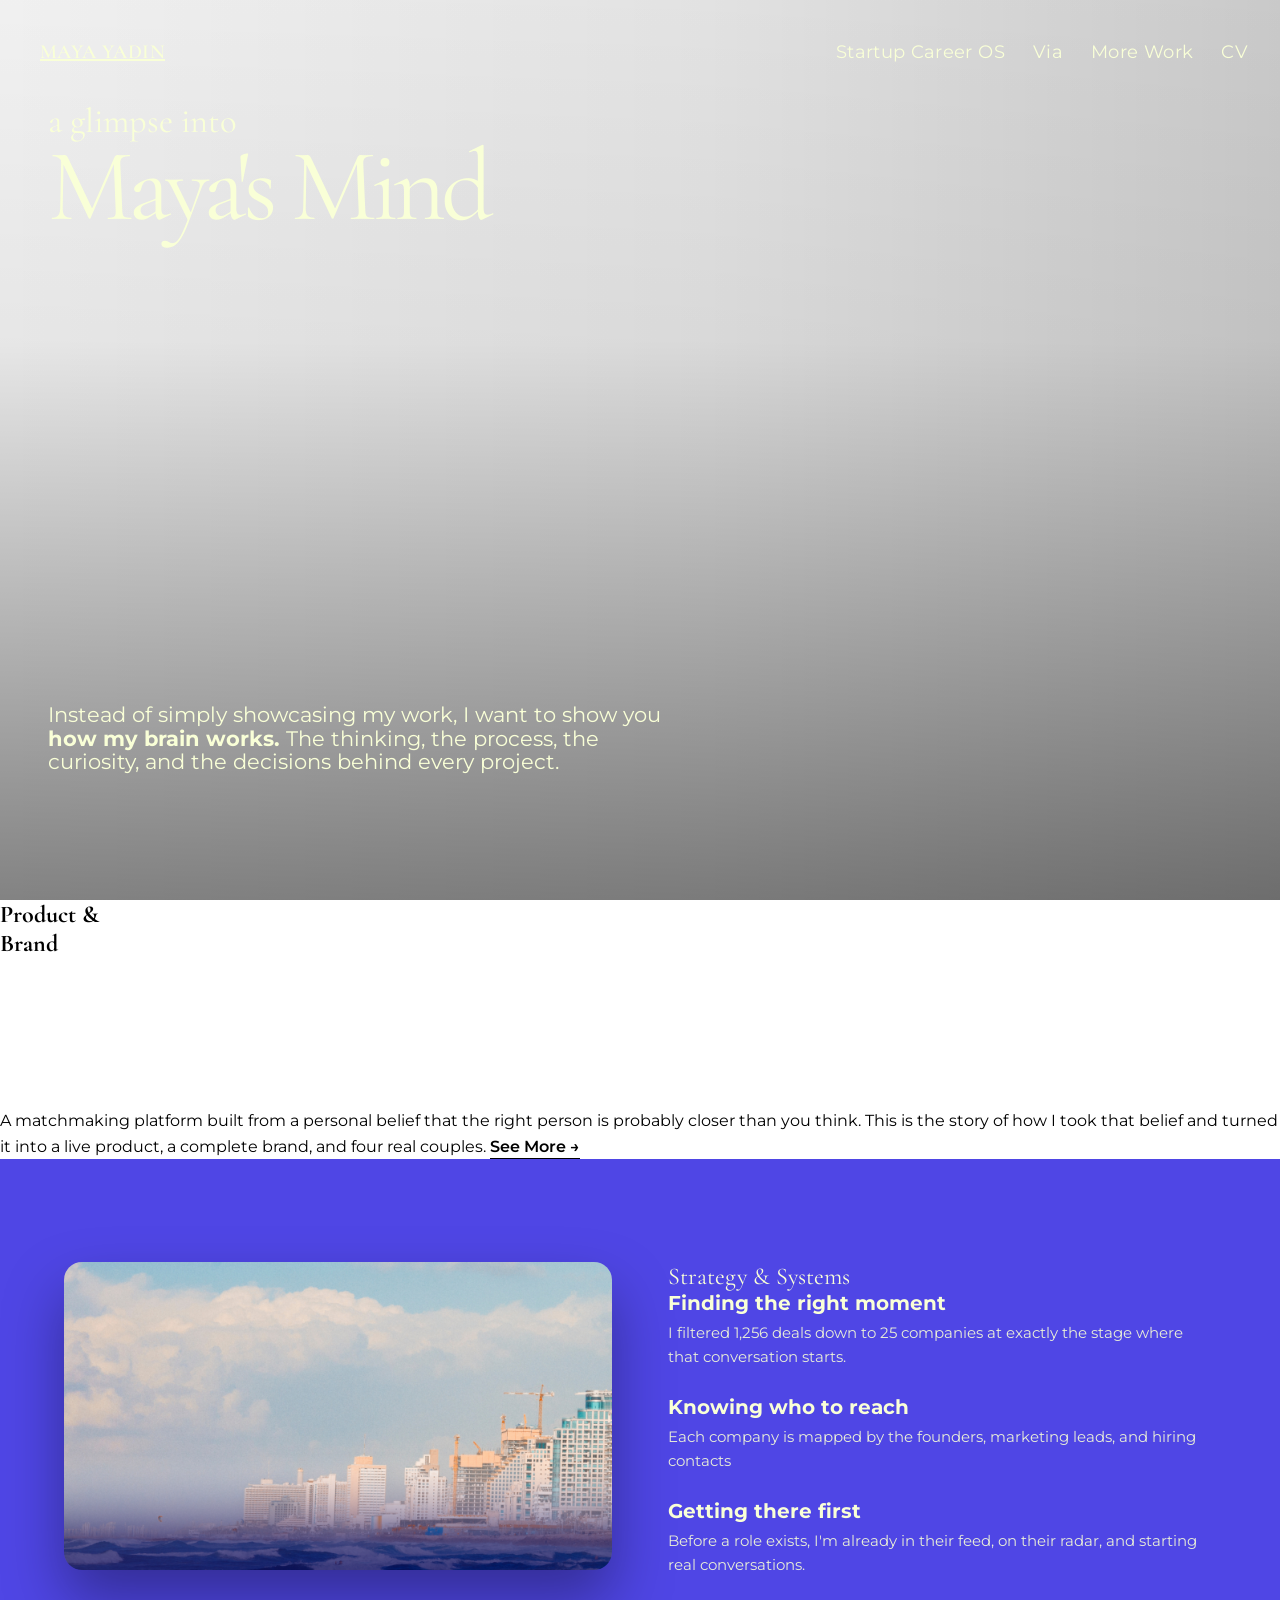
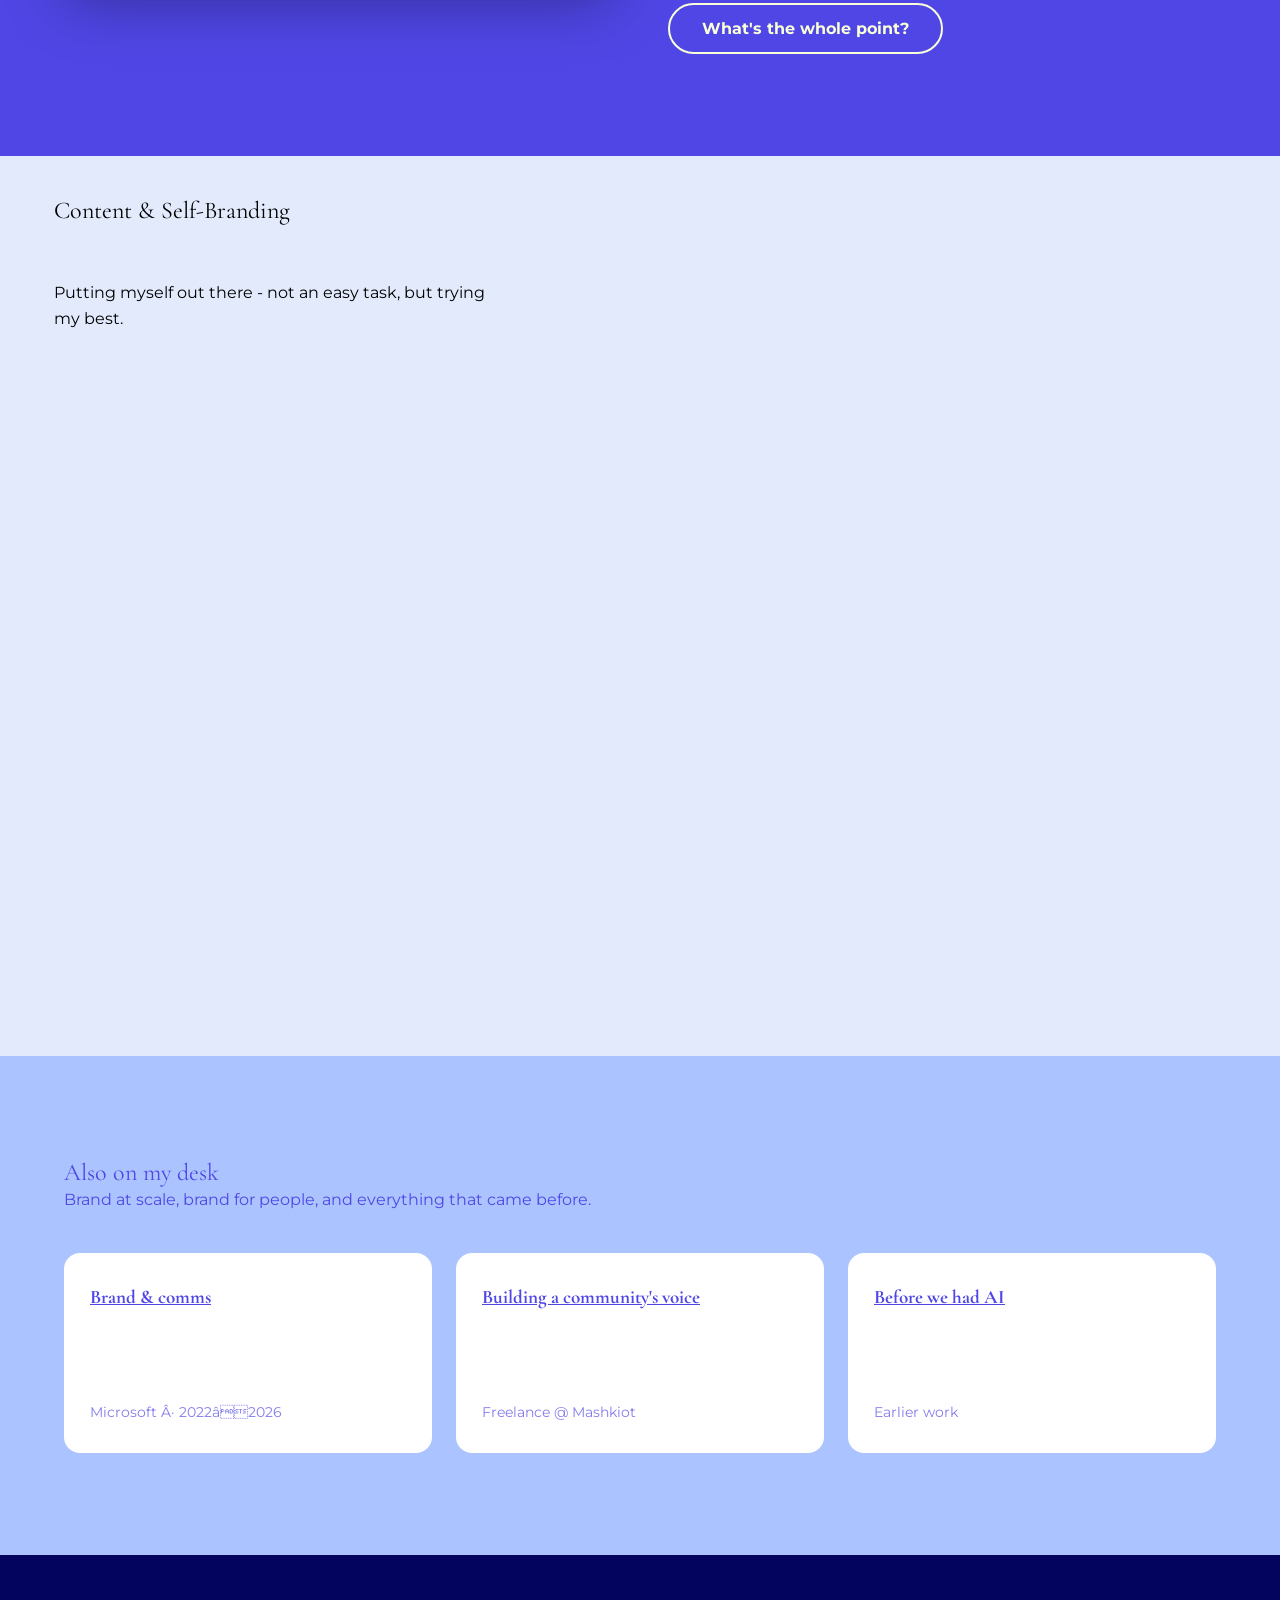
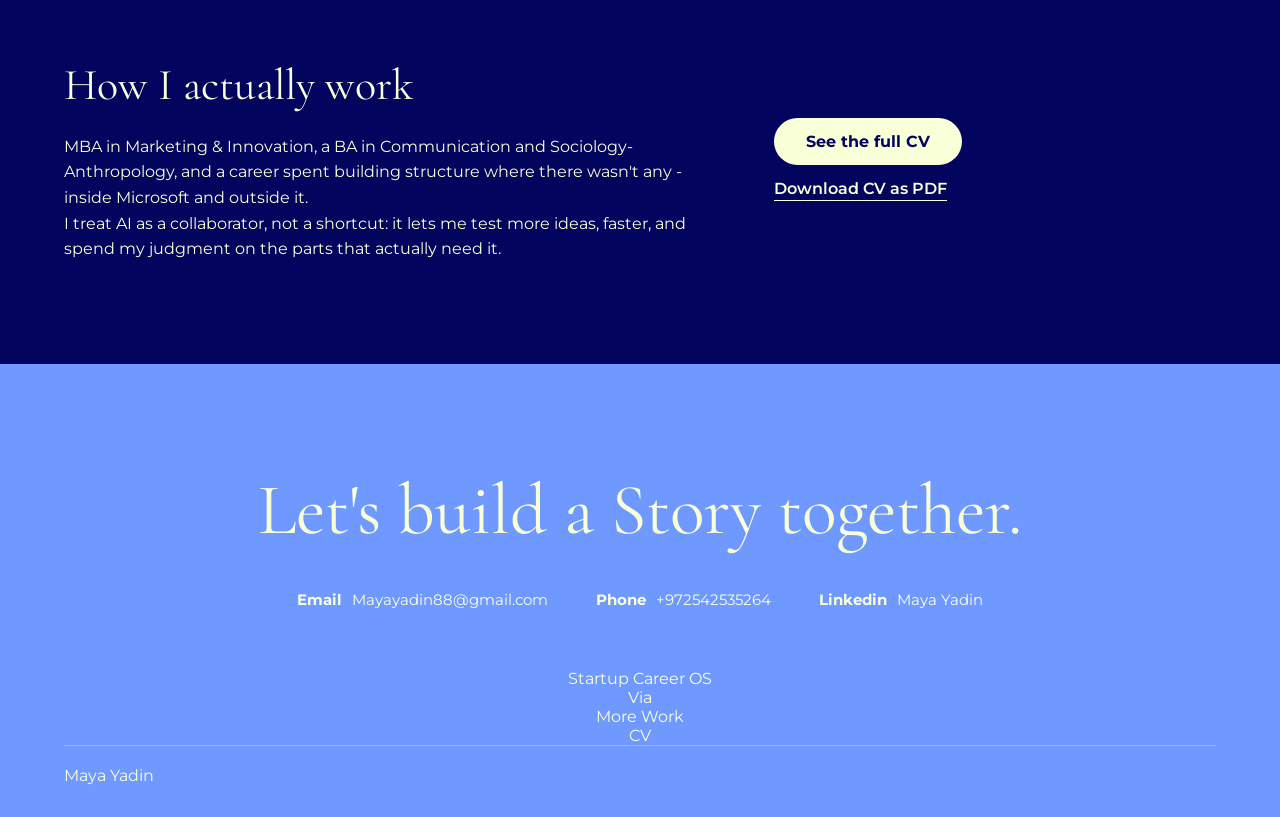
==== commit 3927ac16: "Update index.html" ====
--- a/index.html
+++ b/index.html
@@ -30,15 +30,12 @@
 <p class="hero-description reveal">Instead of simply showcasing my work, I want to show you <strong>how my brain works.</strong> The thinking, the process, the curiosity, and the decisions behind every project.</p>
 </section>
 
-<section class="section section-lavender reveal" id="product">
-<div class="product-stack">
-<h2>Product &amp; Brand</h2>
-<a href="via.html" class="via-badge">
-<span class="via-badge-logo">via</span>
-<span class="via-badge-tagline">People Know People</span>
-</a>
-<p>A matchmaking platform built from a personal belief that the right person is probably closer than you think. This is the story of how I took that belief and turned it into a live product, a complete brand, and four real couples. <a href="via.html" class="link-arrow">See More &rarr;</a></p>
+<section class="product-brand-section reveal" id="product">
+<h2 class="product-brand-heading">Product &amp;<br>Brand</h2>
+<div class="via-showcase">
+<video class="via-showcase-video" src="assets/videos/via-showcase.mp4" autoplay muted loop playsinline></video>
 </div>
+<p class="product-brand-description">A matchmaking platform built from a personal belief that the right person is probably closer than you think. This is the story of how I took that belief and turned it into a live product, a complete brand, and four real couples. <a href="via.html" class="link-arrow">See More &rarr;</a></p>
 </section>
 
 <section class="section section-indigo reveal" id="strategy">
--- a/styles.css
+++ b/styles.css
@@ -585,7 +585,7 @@
   height: 100vh;
   min-height: 660px;
   padding: 0;
-  background-position: center 45%;
+  background-position: center 93%;
 }
 .hero-home::before {
   background:
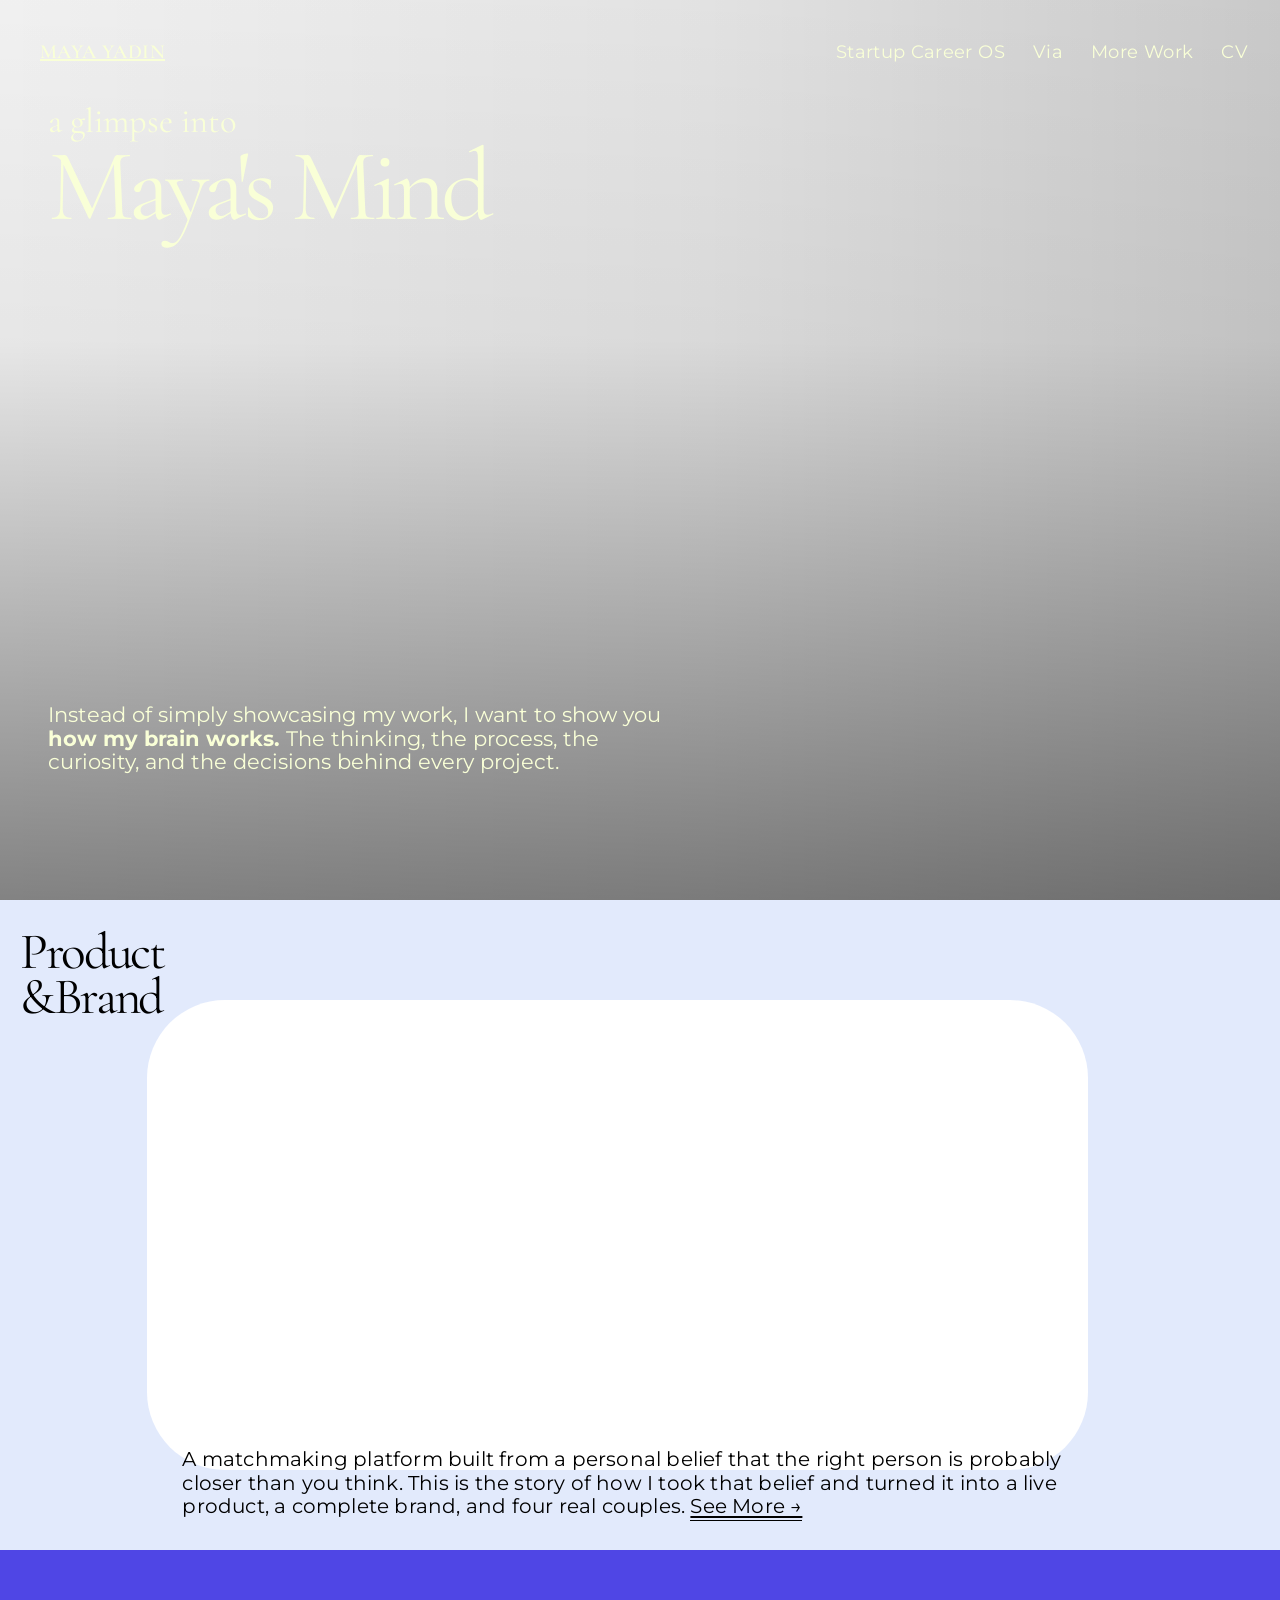
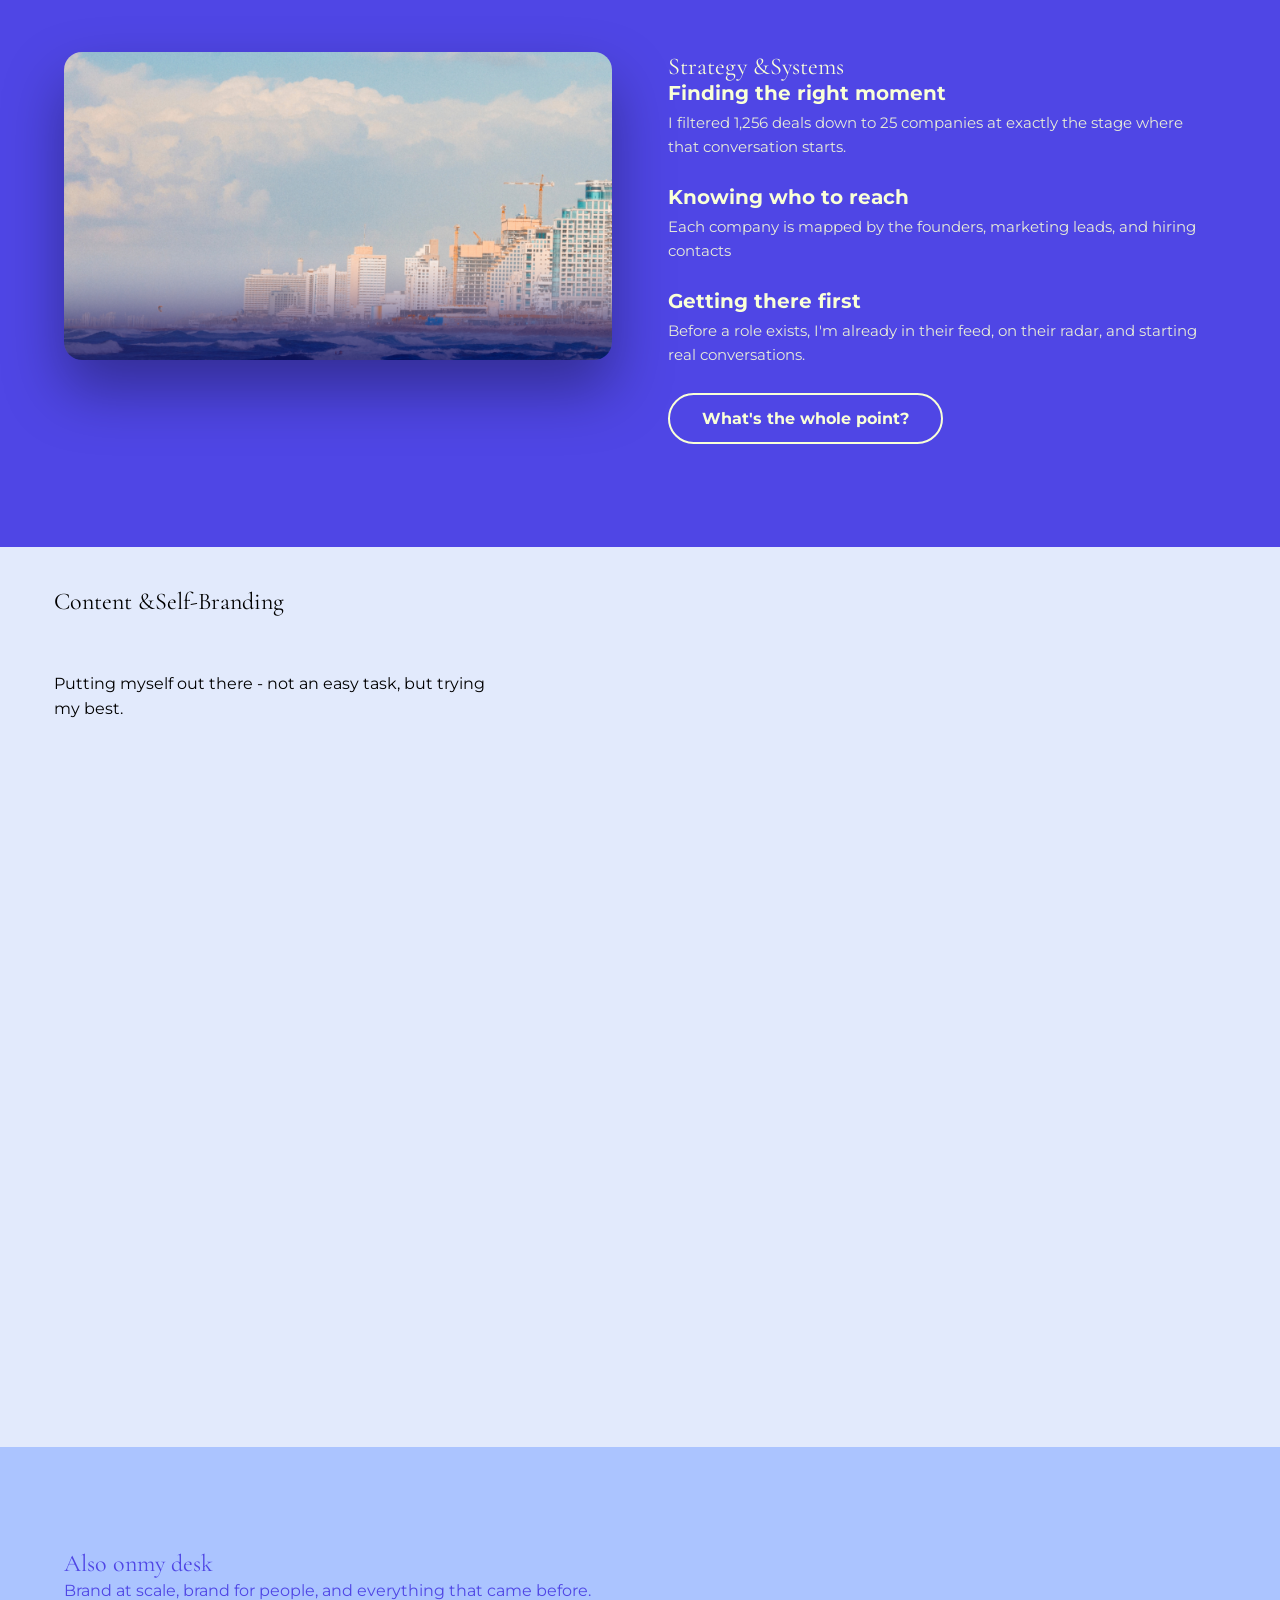
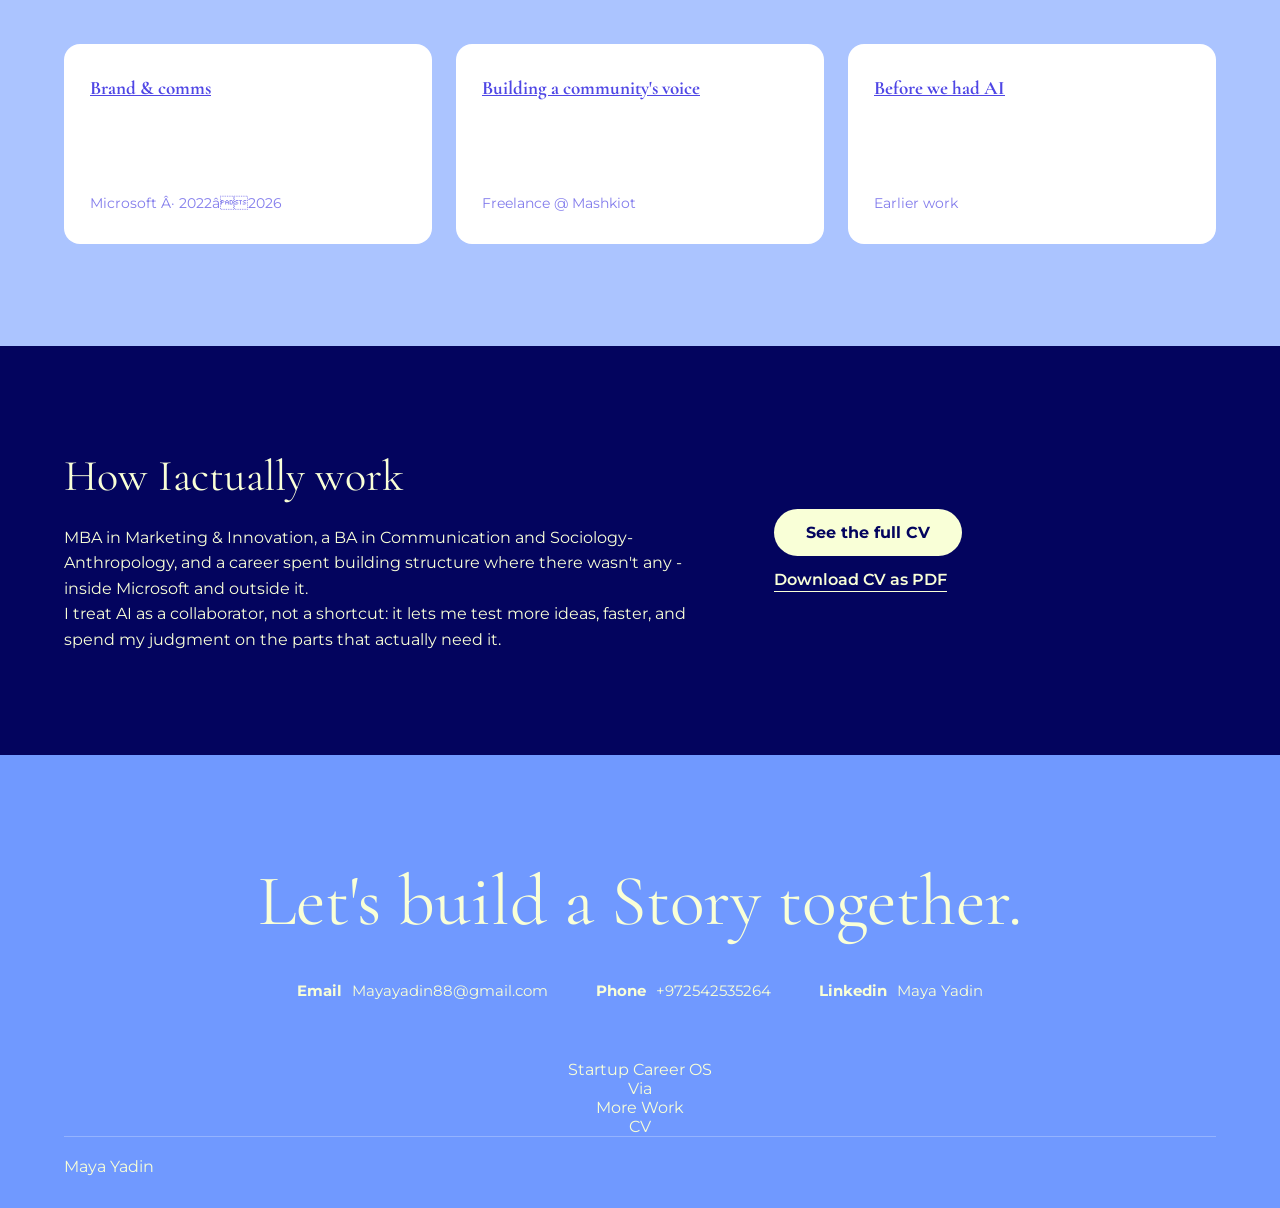
==== commit 2058a188: "Update index.html" ====
--- a/index.html
+++ b/index.html
@@ -31,7 +31,7 @@
 </section>
 
 <section class="product-brand-section reveal" id="product">
-<h2 class="product-brand-heading">Product &amp;<br>Brand</h2>
+<h2 class="section-heading product-brand-heading"><span>Product &amp;</span><span>Brand</span></h2>
 <div class="via-showcase">
 <video class="via-showcase-video" src="assets/videos/via-showcase.mp4" autoplay muted loop playsinline></video>
 </div>
@@ -44,7 +44,7 @@
 <img src="assets/images/strategy-dashboard.png" alt="indexa dashboard mockup">
 </div>
 <div class="strategy-copy">
-<h2>Strategy &amp; Systems</h2>
+<h2 class="section-heading strategy-systems-heading"><span>Strategy &amp;</span><span>Systems</span></h2>
 <div class="strategy-points">
 <div>
 <h3>Finding the right moment</h3>
@@ -67,7 +67,7 @@
 <section class="section-lavender reveal content-section" id="content">
 <div class="content-columns">
 <div class="content-copy">
-<h2>Content &amp; Self-Branding</h2>
+<h2 class="section-heading content-branding-heading"><span>Content &amp;</span><span>Self-Branding</span></h2>
 <p>Putting myself out there - not an easy task, but trying my best.</p>
 </div>
 <div class="media-column carousel-up">
@@ -94,7 +94,7 @@
 </section>
 
 <section class="section section-periwinkle reveal" id="desk">
-<h2>Also on my desk</h2>
+<h2 class="section-heading desk-heading"><span>Also on</span><span>my desk</span></h2>
 <p class="section-tagline">Brand at scale, brand for people, and everything that came before.</p>
 <div class="desk-grid">
 <a href="more-work.html#microsoft" class="desk-card">
@@ -115,7 +115,7 @@
 <section class="section section-navy reveal" id="how-i-work">
 <div class="work-grid">
 <div>
-<h2>How I actually work</h2>
+<h2 class="section-heading work-heading"><span>How I</span><span>actually work</span></h2>
 <p>MBA in Marketing &amp; Innovation, a BA in Communication and Sociology-Anthropology, and a career spent building structure where there wasn't any - inside Microsoft and outside it.</p>
 <p>I treat AI as a collaborator, not a shortcut: it lets me test more ideas, faster, and spend my judgment on the parts that actually need it.</p>
 </div>
--- a/styles.css
+++ b/styles.css
@@ -189,29 +189,94 @@
 .reveal.in-view { opacity: 1; transform: translateY(0); }
 .reveal-stagger > * { transition-delay: calc(var(--i, 0) * .12s); }
 
-/* ===================== Product & Brand (via card) ===================== */
-.product-grid {
-    display: grid;
-    grid-template-columns: 1.1fr .9fr;
-    gap: 48px;
-    align-items: center;
-}
-.via-card {
+/* ===================== Product & Brand (Via showcase) ===================== */
+.product-brand-section {
+  position: relative;
+  width: 100%;
+  min-height: 650px;
+  overflow: hidden;
+  background: var(--lavender);
+  border: 0;
+  border-radius: 0;
+  box-shadow: none;
+}
+.product-brand-heading {
+  position: absolute;
+  top: 30px;
+  left: 20px;
+  z-index: 2;
+  width: 210px;
+  margin: 0;
+  font-family: var(--font-heading);
+  font-size: clamp(43px, 4vw, 58px);
+  line-height: 0.88;
+  font-weight: 400;
+  letter-spacing: -0.045em;
+  color: var(--black);
+}
+.via-showcase {
+  position: absolute;
+  top: 100px;
+  left: 11.5%;
+  width: 73.5%;
+  aspect-ratio: 2 / 1;
+  overflow: hidden;
+  background: var(--white);
+  border-radius: 78px;
+}
+.via-showcase-video {
+  width: 100%;
+  height: 100%;
+  display: block;
+  object-fit: cover;
+  object-position: center;
+}
+.product-brand-description {
+  position: absolute;
+  top: 548px;
+  left: 14.25%;
+  width: 71%;
+  margin: 0;
+  font-family: var(--font-body);
+  font-size: clamp(17px, 1.65vw, 20px);
+  line-height: 1.18;
+  font-weight: 400;
+  letter-spacing: 0.01em;
+  color: var(--black);
+}
+.product-brand-description a {
+  color: inherit;
+  font-weight: 400;
+  text-decoration: underline;
+  text-underline-offset: 3px;
+}
+@media (max-width: 900px) {
+  .product-brand-section {
+    min-height: auto;
+    padding: 36px 24px 56px;
+  }
+  .product-brand-heading,
+  .via-showcase,
+  .product-brand-description {
     position: relative;
-    border-radius: 32px;
-    padding: 60px 30px;
-    text-align: center;
-    background: url('assets/images/via-blue-glow.svg') center / cover no-repeat, var(--white);
-}
-.via-card img.logo-mark { width: 180px; margin: 0 auto 8px; }
-.via-card .tagline { font-family: var(--font-via-heading); font-size: 18px; color: var(--via-text); }
-.product-copy p { margin-bottom: 18px; }
-.product-stack { max-width: 760px; margin: 0 auto; }
-.product-stack h2 { margin-bottom: 36px; }
-.via-badge { display: flex; flex-direction: column; align-items: center; justify-content: center; width: 320px; height: 320px; margin: 0 auto 36px; border-radius: 50%; background: url('assets/images/via-blue-glow.svg') center / cover no-repeat, var(--white); }
-.via-badge-logo { font-family: var(--font-via-logo); font-weight: 900; font-size: 46px; color: var(--via-text); }
-.via-badge-tagline { font-family: var(--font-via-heading); font-size: 15px; color: var(--via-text); margin-top: 8px; }
-.content-copy p { margin-top: 14px; }
+    inset: auto;
+    top: auto;
+    left: auto;
+  }
+  .product-brand-heading {
+    width: auto;
+    margin-bottom: 28px;
+  }
+  .via-showcase {
+    width: 100%;
+    aspect-ratio: 2 / 1;
+    border-radius: 44px;
+  }
+  .product-brand-description {
+    width: 92%;
+    margin: 18px auto 0;
+  }
+}
 
 /* ===================== Strategy & Systems ===================== */
 .strategy-grid {
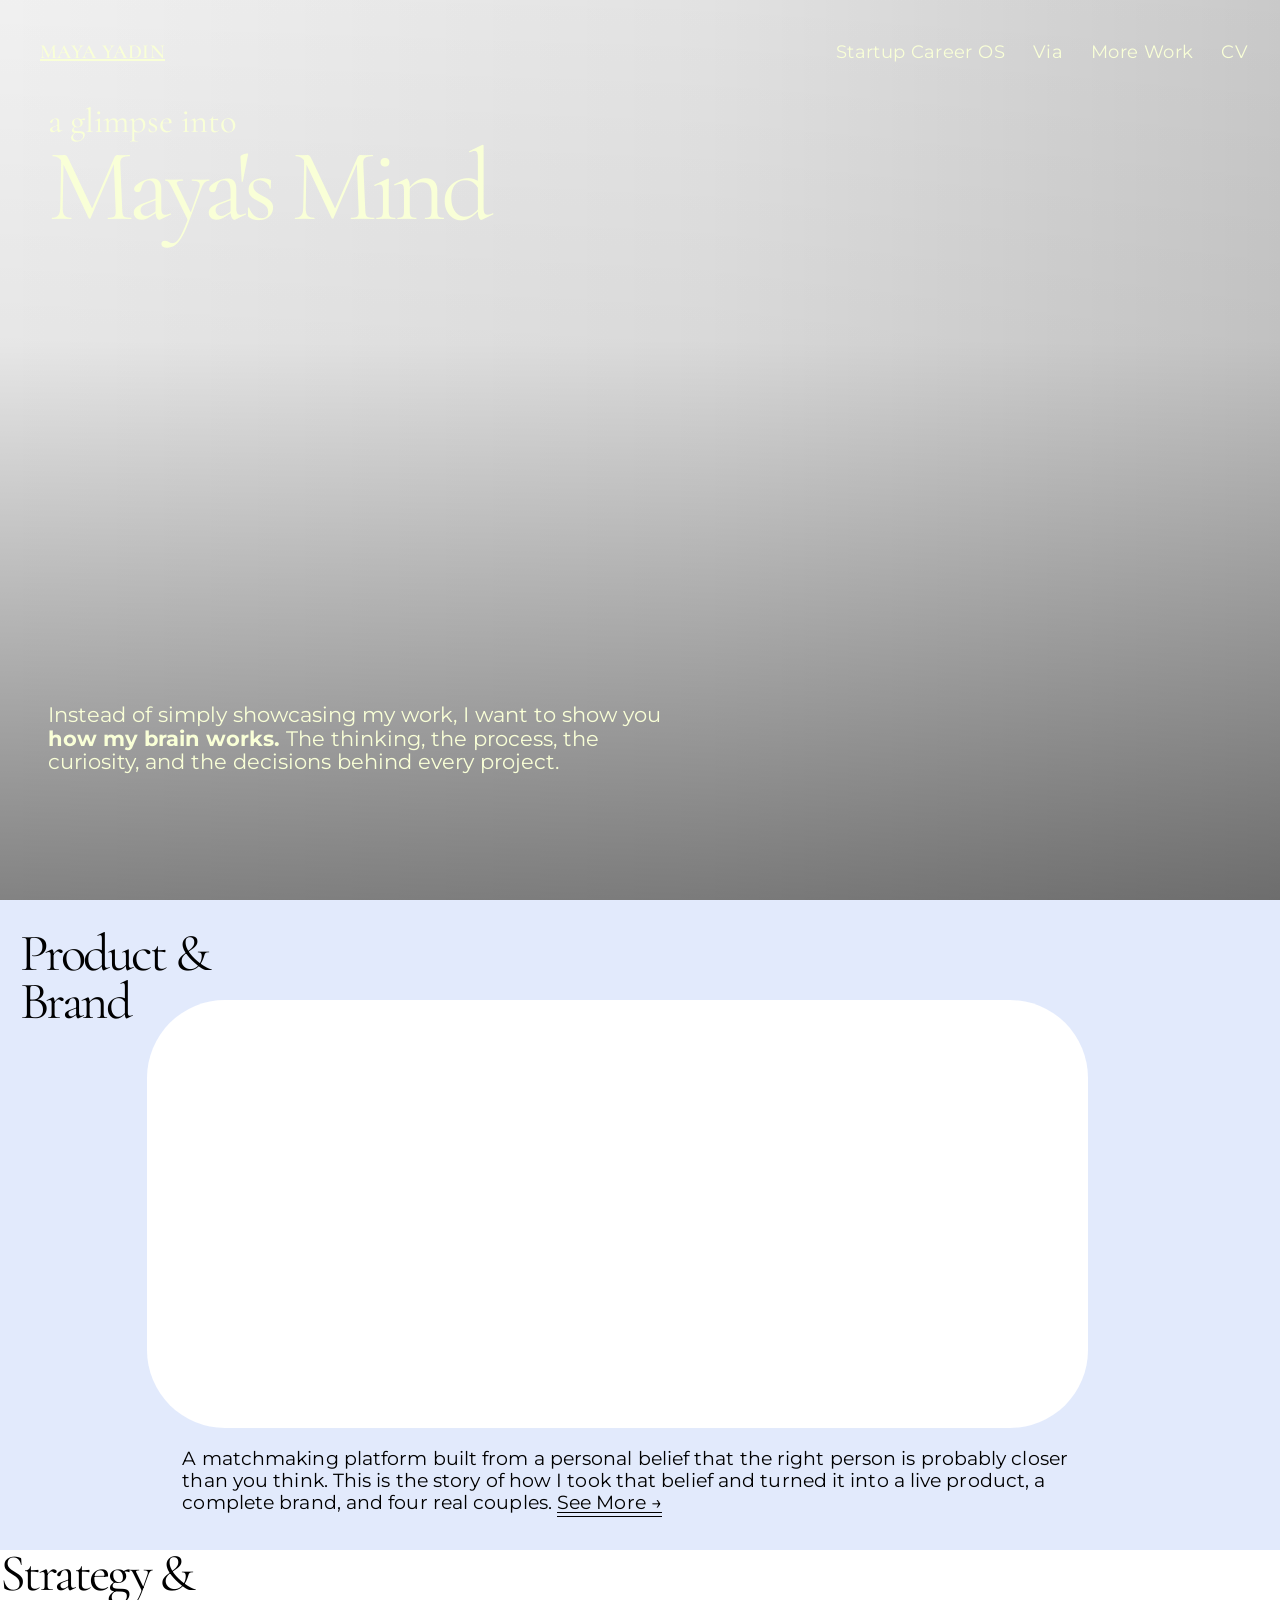
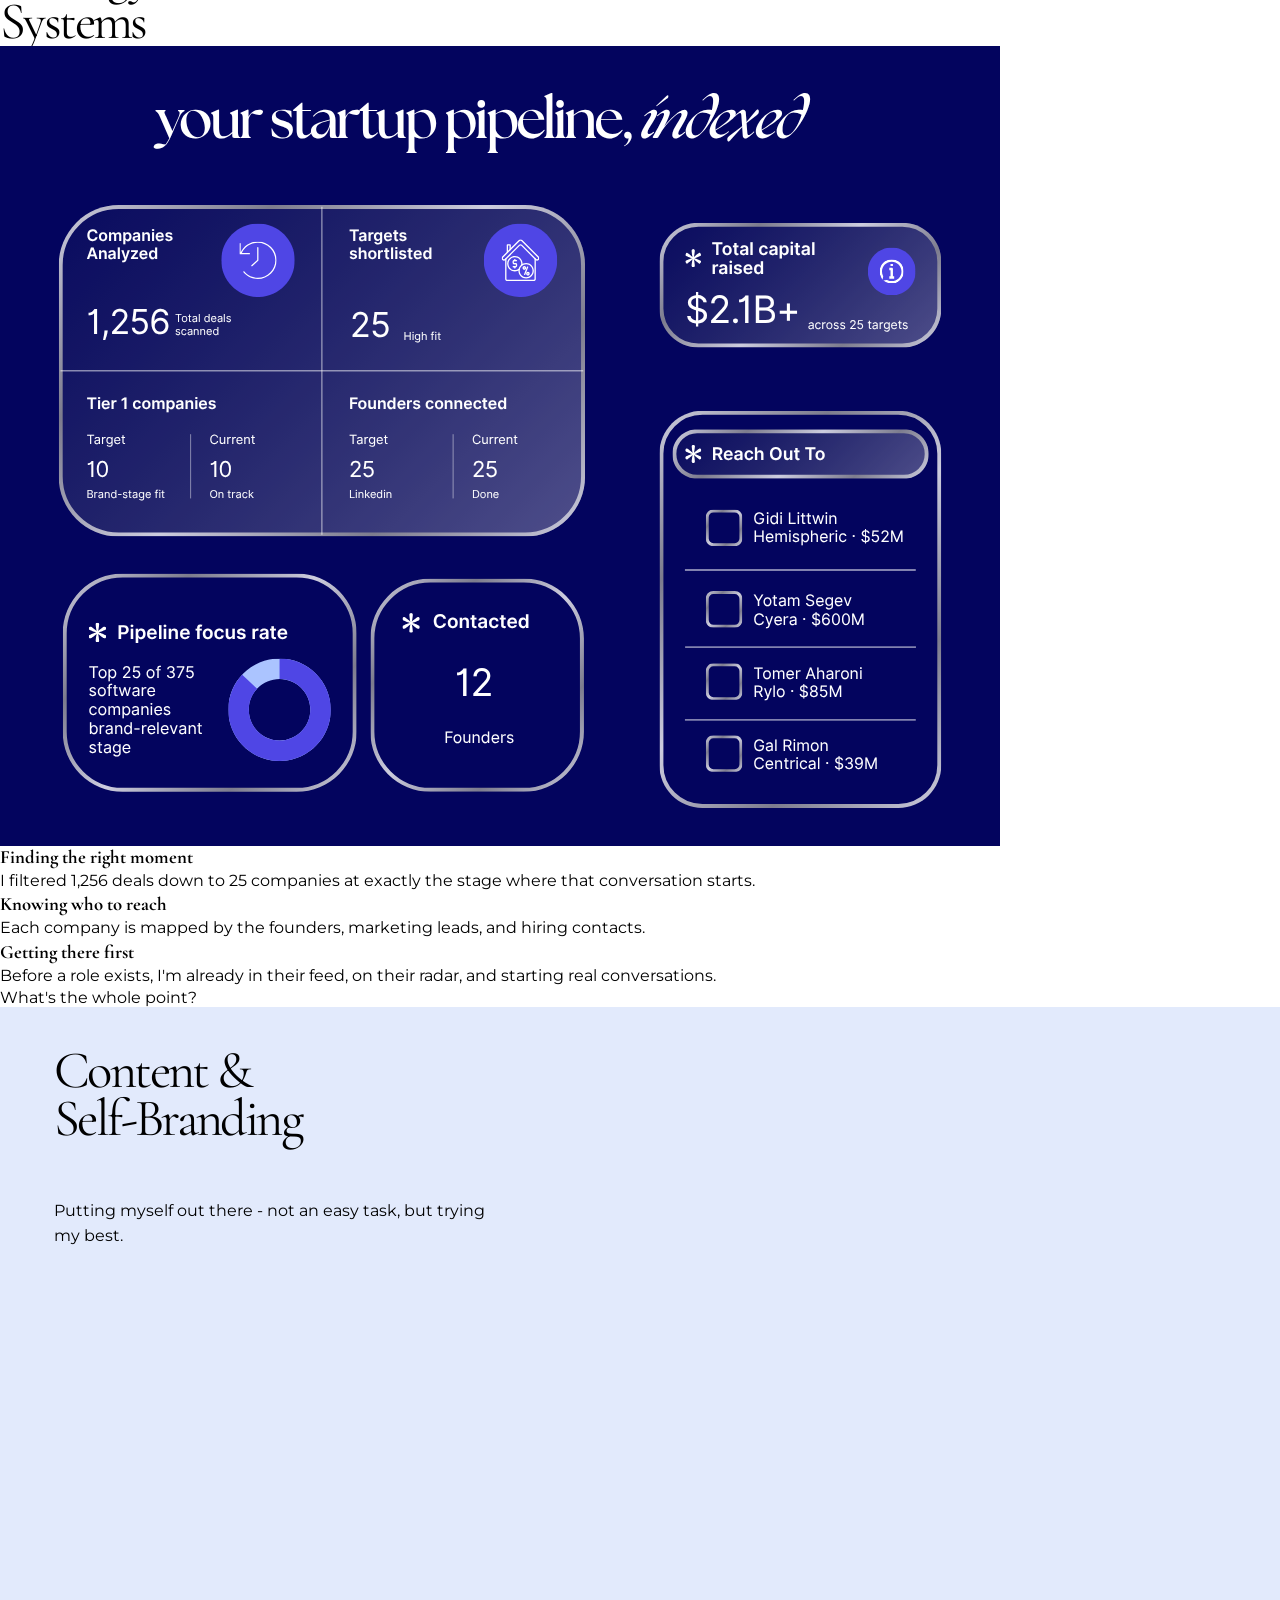
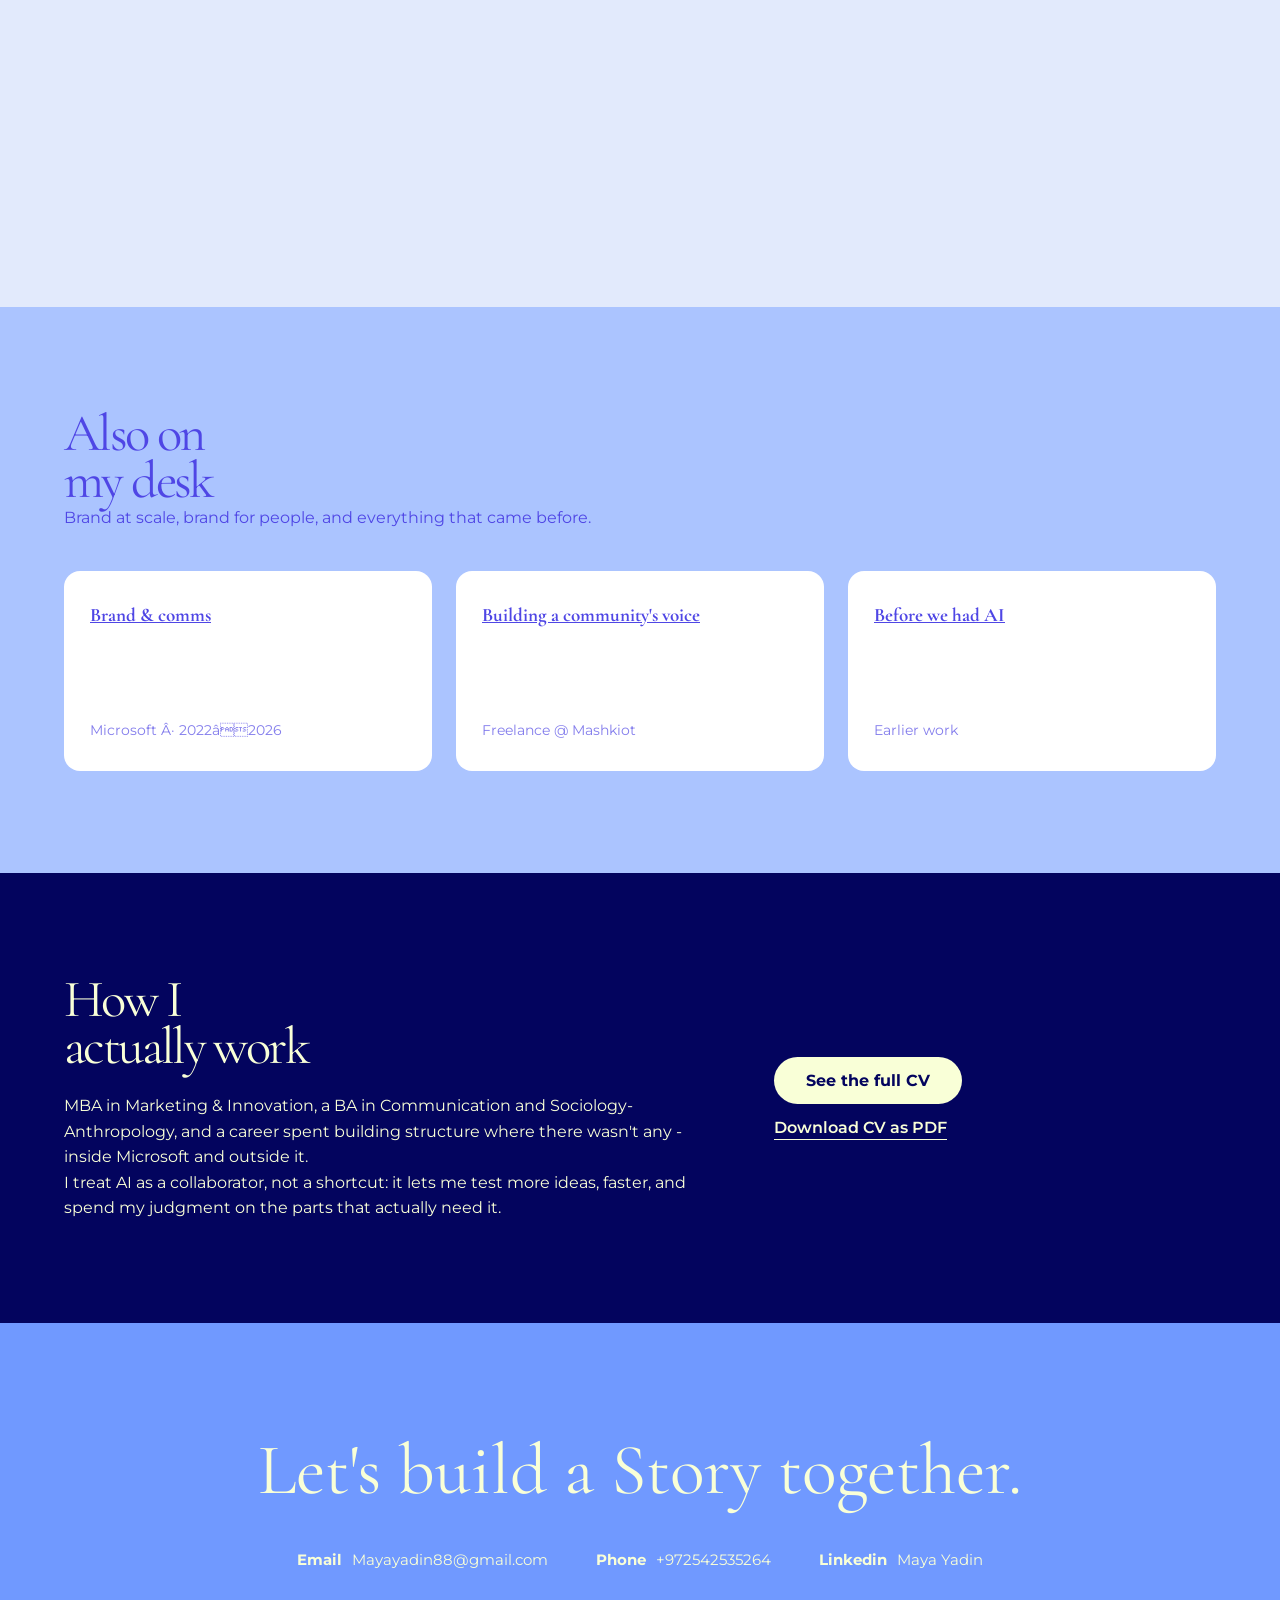
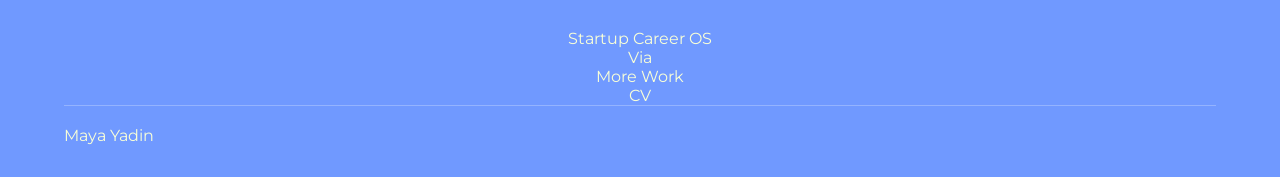
==== commit 60a53524: "Rebuild Strategy & Systems section per Canva spec" ====
--- a/index.html
+++ b/index.html
@@ -38,29 +38,25 @@
 <p class="product-brand-description">A matchmaking platform built from a personal belief that the right person is probably closer than you think. This is the story of how I took that belief and turned it into a live product, a complete brand, and four real couples. <a href="via.html" class="link-arrow">See More &rarr;</a></p>
 </section>
 
-<section class="section section-indigo reveal" id="strategy">
-<div class="strategy-grid">
-<div class="dashboard-mock">
-<img src="assets/images/strategy-dashboard.png" alt="indexa dashboard mockup">
+<section class="strategy-section reveal" id="strategy">
+<h2 class="section-heading strategy-systems-heading"><span>Strategy &amp;</span><span>Systems</span></h2>
+<div class="strategy-visual">
+<img src="assets/images/career-hero-bg.png" alt="Startup career pipeline dashboard" class="strategy-visual-image">
 </div>
 <div class="strategy-copy">
-<h2 class="section-heading strategy-systems-heading"><span>Strategy &amp;</span><span>Systems</span></h2>
-<div class="strategy-points">
-<div>
+<div class="strategy-copy-block">
 <h3>Finding the right moment</h3>
 <p>I filtered 1,256 deals down to 25 companies at exactly the stage where that conversation starts.</p>
 </div>
-<div>
+<div class="strategy-copy-block">
 <h3>Knowing who to reach</h3>
-<p>Each company is mapped by the founders, marketing leads, and hiring contacts</p>
+<p>Each company is mapped by the founders, marketing leads, and hiring contacts.</p>
 </div>
-<div>
+<div class="strategy-copy-block">
 <h3>Getting there first</h3>
 <p>Before a role exists, I'm already in their feed, on their radar, and starting real conversations.</p>
 </div>
-</div>
-<a href="career-os.html" class="btn btn-outline">What's the whole point?</a>
-</div>
+<a href="career-os.html" class="strategy-button">What's the whole point?</a>
 </div>
 </section>
 
--- a/styles.css
+++ b/styles.css
@@ -193,6 +193,7 @@
 .product-brand-section {
   position: relative;
   width: 100%;
+  height: 650px;
   min-height: 650px;
   overflow: hidden;
   background: var(--lavender);
@@ -204,22 +205,15 @@
   position: absolute;
   top: 30px;
   left: 20px;
-  z-index: 2;
-  width: 210px;
-  margin: 0;
-  font-family: var(--font-heading);
-  font-size: clamp(43px, 4vw, 58px);
-  line-height: 0.88;
-  font-weight: 400;
-  letter-spacing: -0.045em;
-  color: var(--black);
+  z-index: 3;
 }
 .via-showcase {
   position: absolute;
   top: 100px;
   left: 11.5%;
-  width: 73.5%;
-  aspect-ratio: 2 / 1;
+  width: min(73.5vw, 1180px);
+  height: min(36.75vw, 428px);
+  min-height: 360px;
   overflow: hidden;
   background: var(--white);
   border-radius: 78px;
@@ -236,12 +230,13 @@
   top: 548px;
   left: 14.25%;
   width: 71%;
+  max-width: 940px;
   margin: 0;
   font-family: var(--font-body);
-  font-size: clamp(17px, 1.65vw, 20px);
+  font-size: clamp(17px, 1.45vw, 20px);
   line-height: 1.18;
   font-weight: 400;
-  letter-spacing: 0.01em;
+  letter-spacing: 0.005em;
   color: var(--black);
 }
 .product-brand-description a {
@@ -252,6 +247,7 @@
 }
 @media (max-width: 900px) {
   .product-brand-section {
+    height: auto;
     min-height: auto;
     padding: 36px 24px 56px;
   }
@@ -269,12 +265,39 @@
   }
   .via-showcase {
     width: 100%;
+    height: auto;
     aspect-ratio: 2 / 1;
+    min-height: unset;
     border-radius: 44px;
   }
   .product-brand-description {
     width: 92%;
+    max-width: none;
     margin: 18px auto 0;
+  }
+}
+
+/* ===================== Shared section heading system ===================== */
+.section-heading {
+  margin: 0;
+  font-family: var(--font-heading);
+  font-size: clamp(46px, 4.1vw, 62px);
+  line-height: 0.91;
+  font-weight: 400;
+  letter-spacing: -0.05em;
+  text-align: left;
+}
+.section-heading span {
+  display: block;
+  white-space: nowrap;
+}
+@media (max-width: 900px) {
+  .section-heading {
+    font-size: clamp(38px, 9vw, 52px);
+    line-height: 0.93;
+  }
+  .section-heading span {
+    white-space: normal;
   }
 }
 
@@ -435,7 +458,7 @@
     gap: 48px;
     align-items: center;
 }
-.work-grid h2 { font-size: clamp(30px, 4vw, 44px); font-weight: 400; margin-bottom: 22px; }
+.work-heading { margin-bottom: 22px; }
 .work-actions { display: flex; flex-direction: column; align-items: flex-start; gap: 14px; }
 
 /* ===================== Footer ===================== */
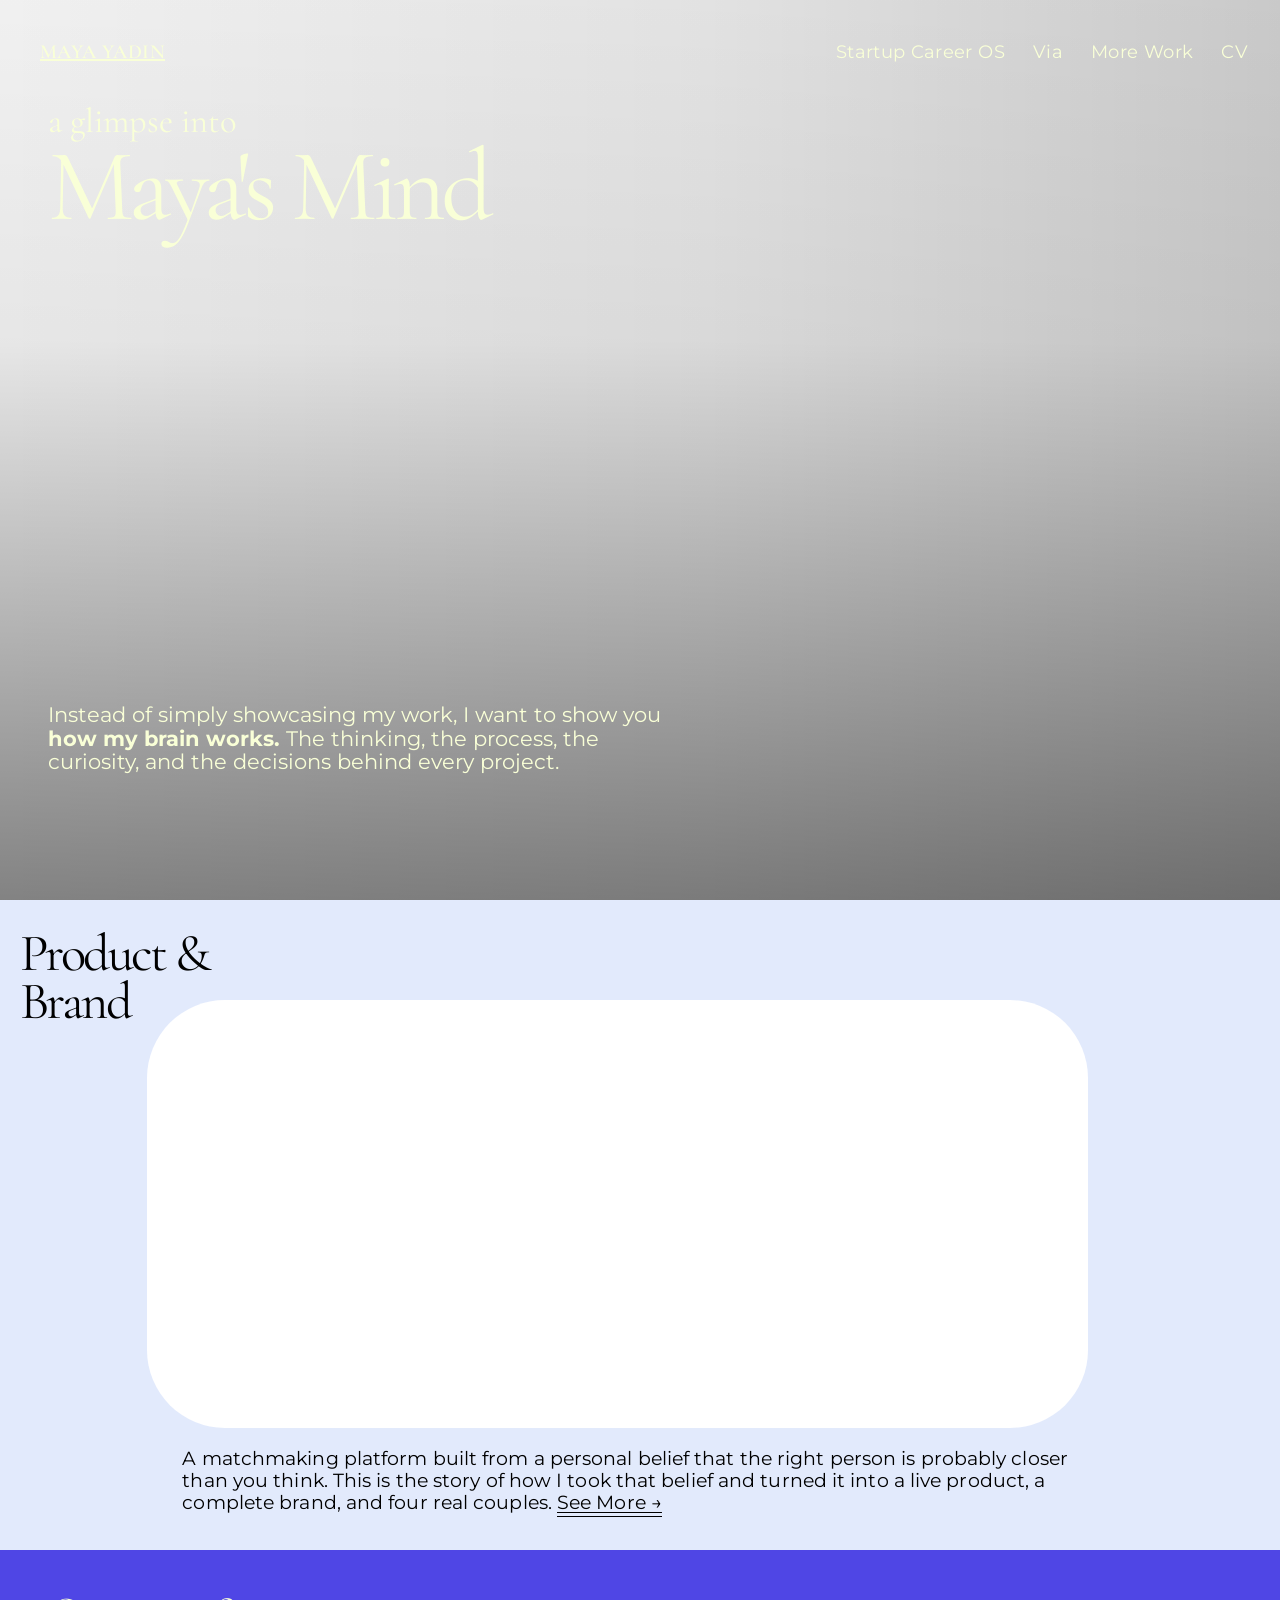
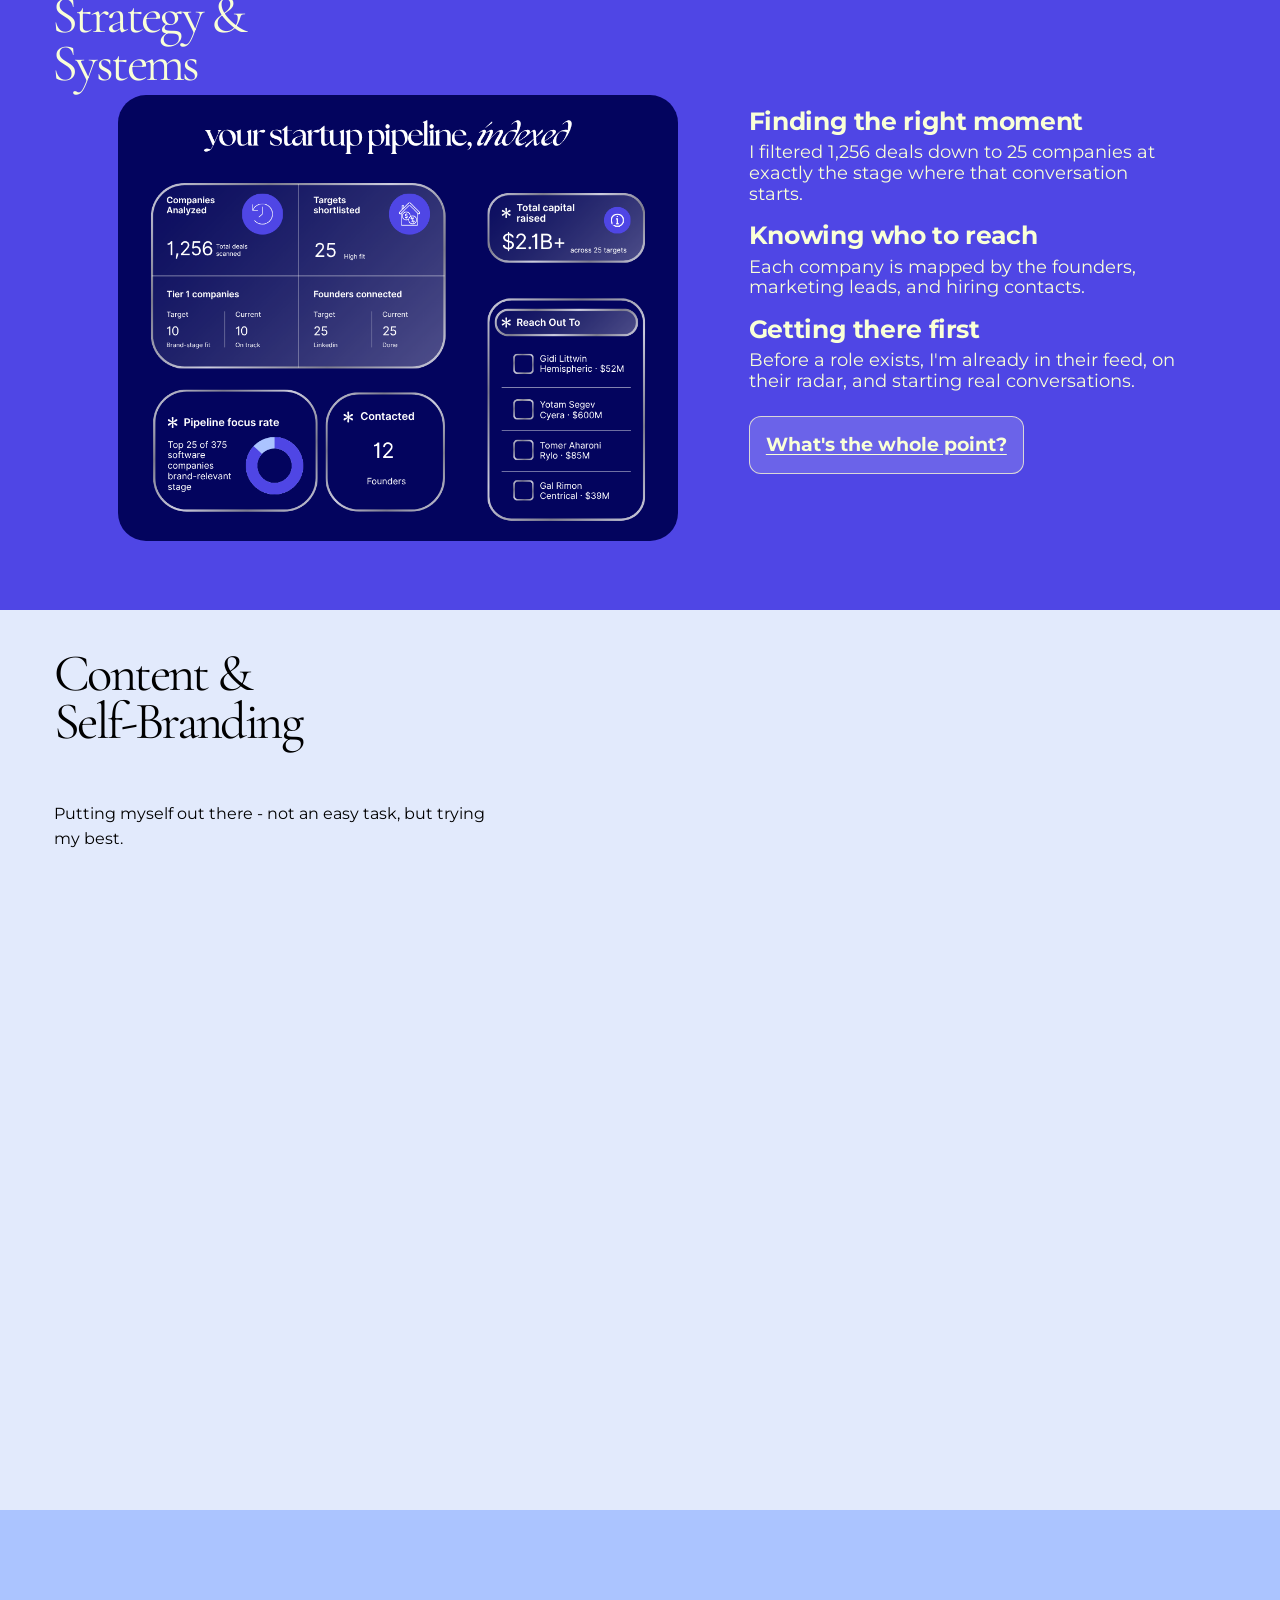
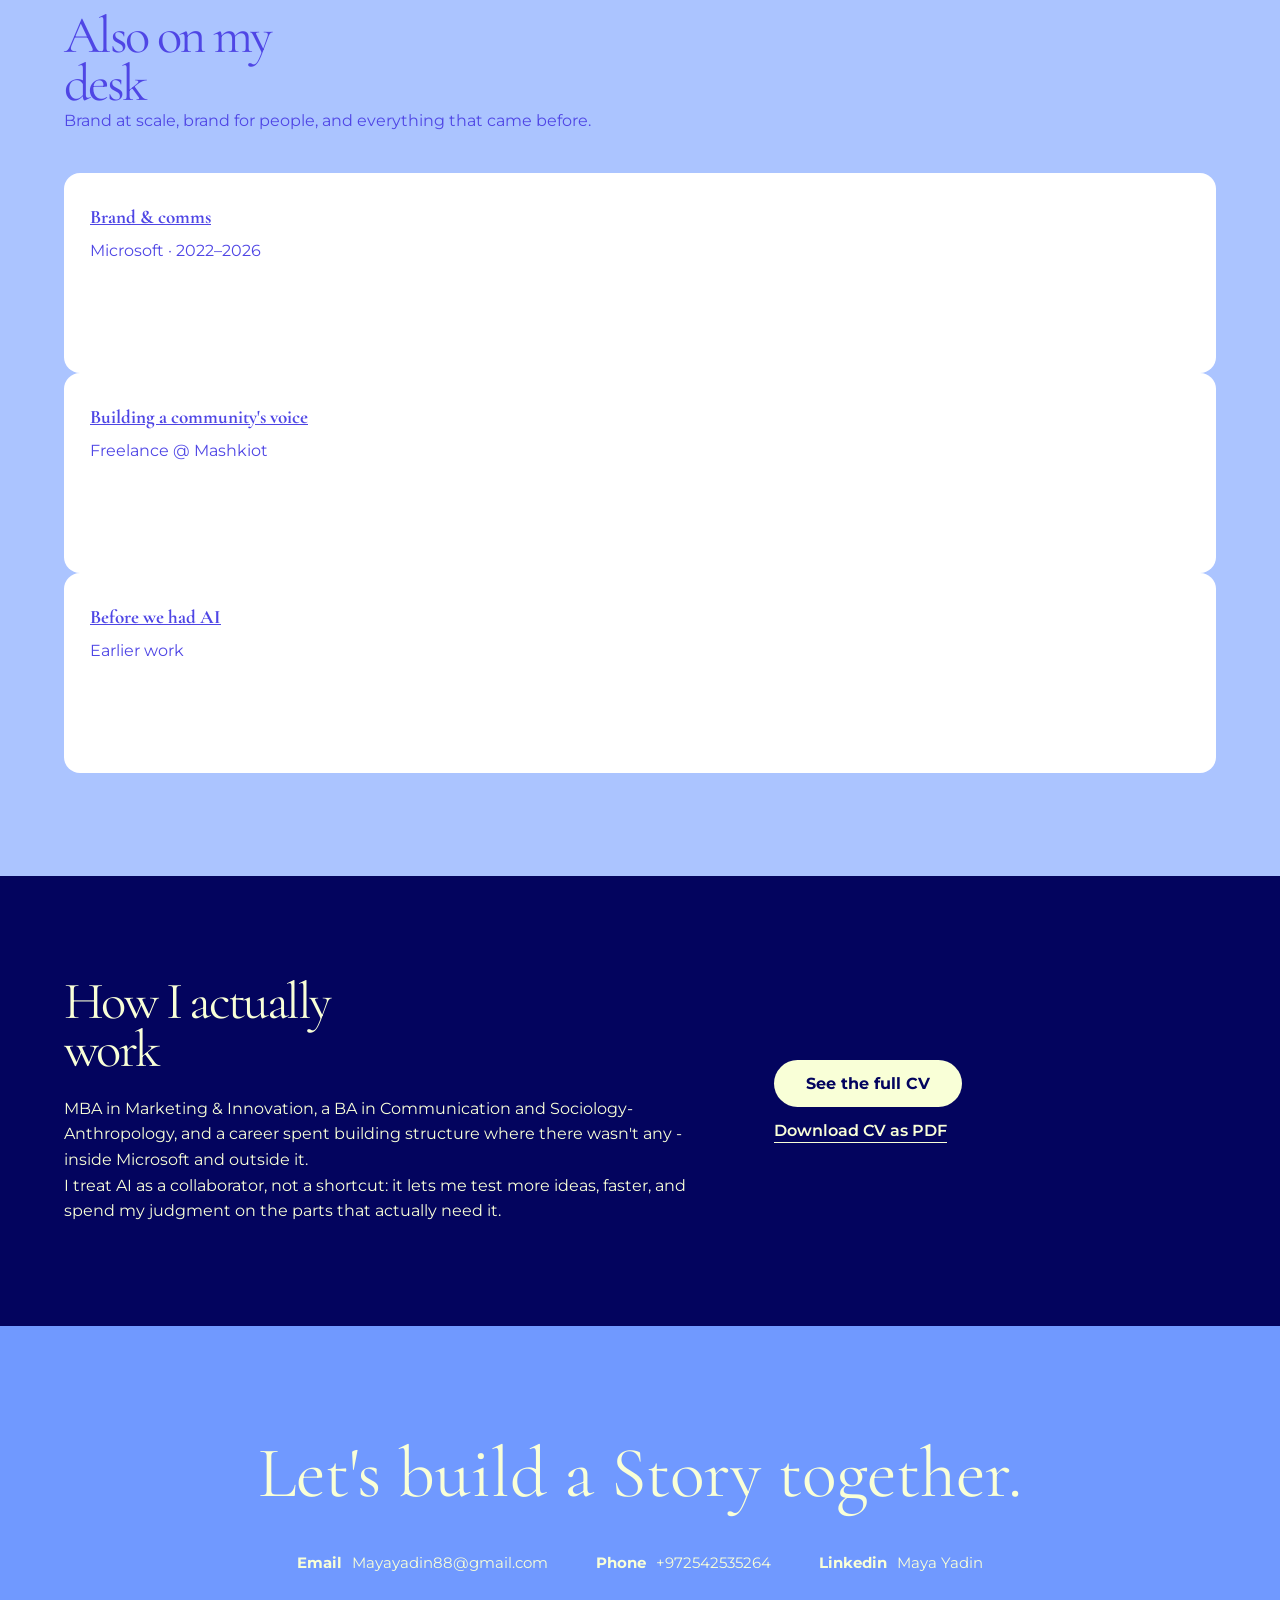
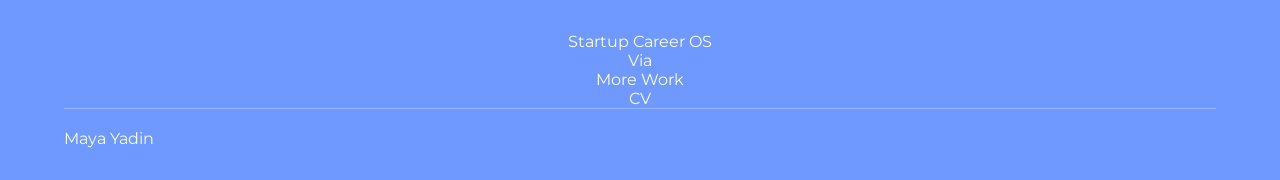
==== commit 21f881f5: "Refine desk cards, headings and footer nav markup" ====
--- a/index.html
+++ b/index.html
@@ -90,20 +90,41 @@
 </section>
 
 <section class="section section-periwinkle reveal" id="desk">
-<h2 class="section-heading desk-heading"><span>Also on</span><span>my desk</span></h2>
+<h2 class="section-heading desk-heading"><span>Also on my</span><span>desk</span></h2>
 <p class="section-tagline">Brand at scale, brand for people, and everything that came before.</p>
-<div class="desk-grid">
+<div class="desk-cards-grid">
 <a href="more-work.html#microsoft" class="desk-card">
-<h3>Brand & comms</h3>
-<span>Microsoft Â· 2022â2026</span>
+<div class="desk-card-inner">
+<div class="desk-card-face desk-card-front">
+<h3>Brand &amp; comms</h3>
+<p>Microsoft &middot; 2022&ndash;2026</p>
+</div>
+<div class="desk-card-face desk-card-back">
+<img src="assets/images/photo-flip-mico.png" alt="">
+</div>
+</div>
 </a>
 <a href="more-work.html#mashkiot" class="desk-card">
+<div class="desk-card-inner">
+<div class="desk-card-face desk-card-front">
 <h3>Building a community's voice</h3>
-<span>Freelance @ Mashkiot</span>
+<p>Freelance @ Mashkiot</p>
+</div>
+<div class="desk-card-face desk-card-back">
+<img src="assets/images/photo-flip-mashki.png" alt="">
+</div>
+</div>
 </a>
 <a href="more-work.html#earlier-work" class="desk-card">
+<div class="desk-card-inner">
+<div class="desk-card-face desk-card-front">
 <h3>Before we had AI</h3>
-<span>Earlier work</span>
+<p>Earlier work</p>
+</div>
+<div class="desk-card-face desk-card-back">
+<img src="assets/images/photo-flip-other.png" alt="">
+</div>
+</div>
 </a>
 </div>
 </section>
@@ -111,7 +132,7 @@
 <section class="section section-navy reveal" id="how-i-work">
 <div class="work-grid">
 <div>
-<h2 class="section-heading work-heading"><span>How I</span><span>actually work</span></h2>
+<h2 class="section-heading work-heading"><span>How I actually</span><span>work</span></h2>
 <p>MBA in Marketing &amp; Innovation, a BA in Communication and Sociology-Anthropology, and a career spent building structure where there wasn't any - inside Microsoft and outside it.</p>
 <p>I treat AI as a collaborator, not a shortcut: it lets me test more ideas, faster, and spend my judgment on the parts that actually need it.</p>
 </div>
@@ -130,7 +151,7 @@
 <span><strong>Linkedin</strong> <a href="https://www.linkedin.com/" target="_blank" rel="noopener">Maya Yadin</a></span>
 </div>
 <nav>
-<ul>
+<ul class="footer-nav">
 <li><a href="career-os.html">Startup Career OS</a></li>
 <li><a href="via.html">Via</a></li>
 <li><a href="more-work.html">More Work</a></li>
--- a/styles.css
+++ b/styles.css
@@ -302,16 +302,114 @@
 }
 
 /* ===================== Strategy & Systems ===================== */
-.strategy-grid {
-    display: grid;
-    grid-template-columns: 1fr 1fr;
-    gap: 56px;
-    align-items: start;
-}
-.dashboard-mock { border-radius: 18px; overflow: hidden; box-shadow: 0 30px 60px rgba(0,0,0,.35); }
-.strategy-points > div { margin-bottom: 26px; }
-.strategy-points h3 { font-family: var(--font-body); font-size: 20px; margin-bottom: 6px; }
-.strategy-points p { font-size: 15px; opacity: .9; }
+.strategy-section {
+  position: relative;
+  width: 100%;
+  height: 660px;
+  min-height: 660px;
+  overflow: hidden;
+  background: var(--indigo);
+  color: var(--cream);
+}
+.strategy-systems-heading {
+  position: absolute;
+  top: 42px;
+  left: 52px;
+  z-index: 3;
+  color: var(--cream);
+}
+.strategy-visual {
+  position: absolute;
+  top: 145px;
+  left: 9.25%;
+  width: 47.7%;
+  max-width: 560px;
+  height: 446px;
+  overflow: hidden;
+  border-radius: 28px;
+}
+.strategy-visual-image {
+  width: 100%;
+  height: 100%;
+  display: block;
+  object-fit: cover;
+  object-position: center;
+}
+.strategy-copy {
+  position: absolute;
+  top: 158px;
+  left: 58.5%;
+  width: 35%;
+  max-width: 430px;
+}
+.strategy-copy-block {
+  margin: 0 0 18px;
+}
+.strategy-copy-block:last-of-type {
+  margin-bottom: 24px;
+}
+.strategy-copy-block h3 {
+  margin: 0 0 8px;
+  font-family: var(--font-body);
+  font-size: 25px;
+  line-height: 1.05;
+  font-weight: 700;
+  letter-spacing: -0.015em;
+}
+.strategy-copy-block p {
+  margin: 0;
+  font-family: var(--font-body);
+  font-size: 18px;
+  line-height: 1.15;
+  font-weight: 400;
+}
+.strategy-button {
+  display: inline-flex;
+  align-items: center;
+  justify-content: center;
+  min-width: 255px;
+  min-height: 58px;
+  padding: 12px 16px;
+  border: 1px solid rgba(255, 254, 208, 0.75);
+  border-radius: 12px;
+  background: rgba(255, 255, 255, 0.16);
+  color: var(--cream);
+  font-family: var(--font-body);
+  font-size: 19px;
+  line-height: 1;
+  font-weight: 700;
+  text-decoration: underline;
+  text-underline-offset: 3px;
+}
+@media (max-width: 900px) {
+  .strategy-section {
+    height: auto;
+    min-height: auto;
+    padding: 36px 24px 52px;
+  }
+  .strategy-systems-heading,
+  .strategy-visual,
+  .strategy-copy {
+    position: relative;
+    inset: auto;
+    top: auto;
+    left: auto;
+  }
+  .strategy-systems-heading {
+    margin-bottom: 28px;
+  }
+  .strategy-visual {
+    width: 100%;
+    max-width: none;
+    height: auto;
+    aspect-ratio: 1.25 / 1;
+    margin-bottom: 28px;
+  }
+  .strategy-copy {
+    width: 100%;
+    max-width: none;
+  }
+}
 
 /* ===================== Content & Self-Branding + VIDEO CAROUSEL ===================== */
 .content-section {
@@ -648,7 +746,7 @@
 
 /* ===================== Responsive ===================== */
 @media (max-width: 900px) {
-    .product-grid, .strategy-grid, .content-grid, .work-grid,
+    .product-grid, .content-grid, .work-grid,
     .who-grid, .how-grid, .positioning-grid, .via-hero-grid { grid-template-columns: 1fr; }
     .desk-grid, .thinking-grid, .mosaic { grid-template-columns: 1fr; }
     .stat-grid { grid-template-columns: 1fr; }
